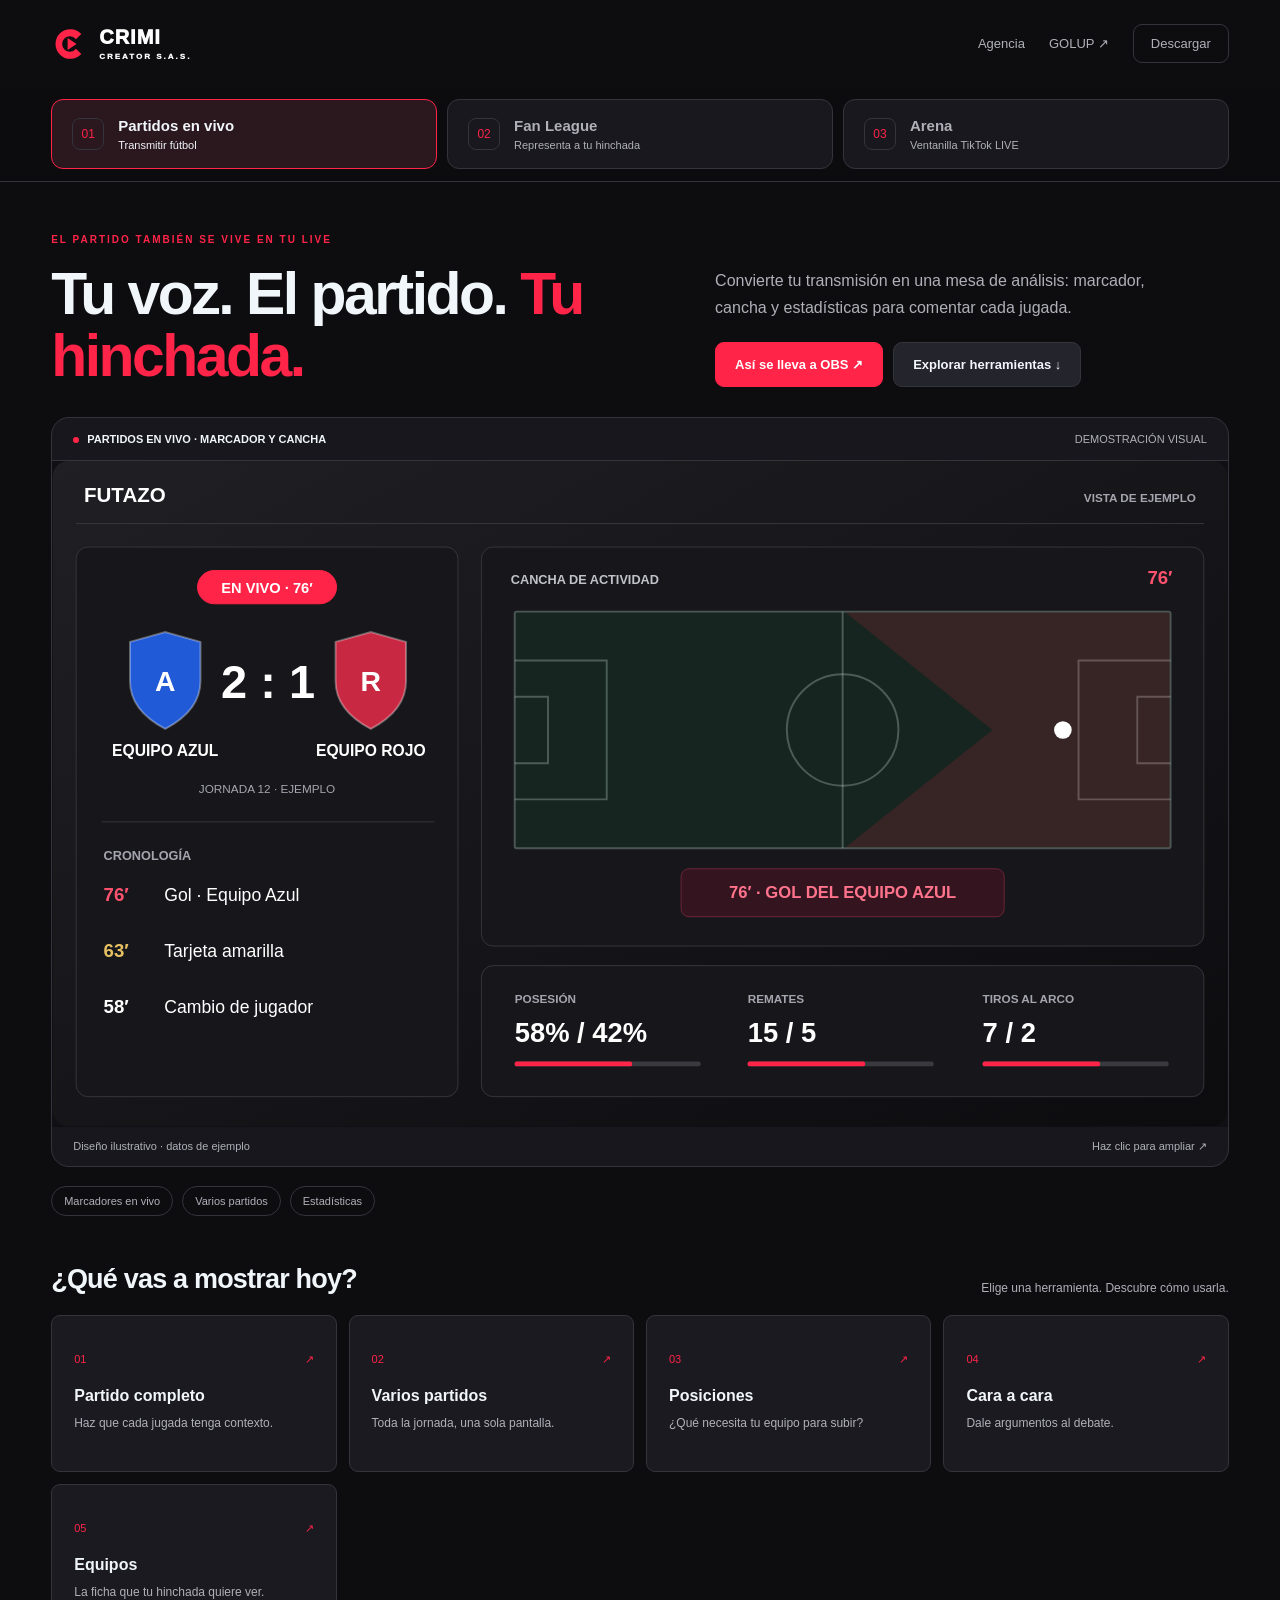
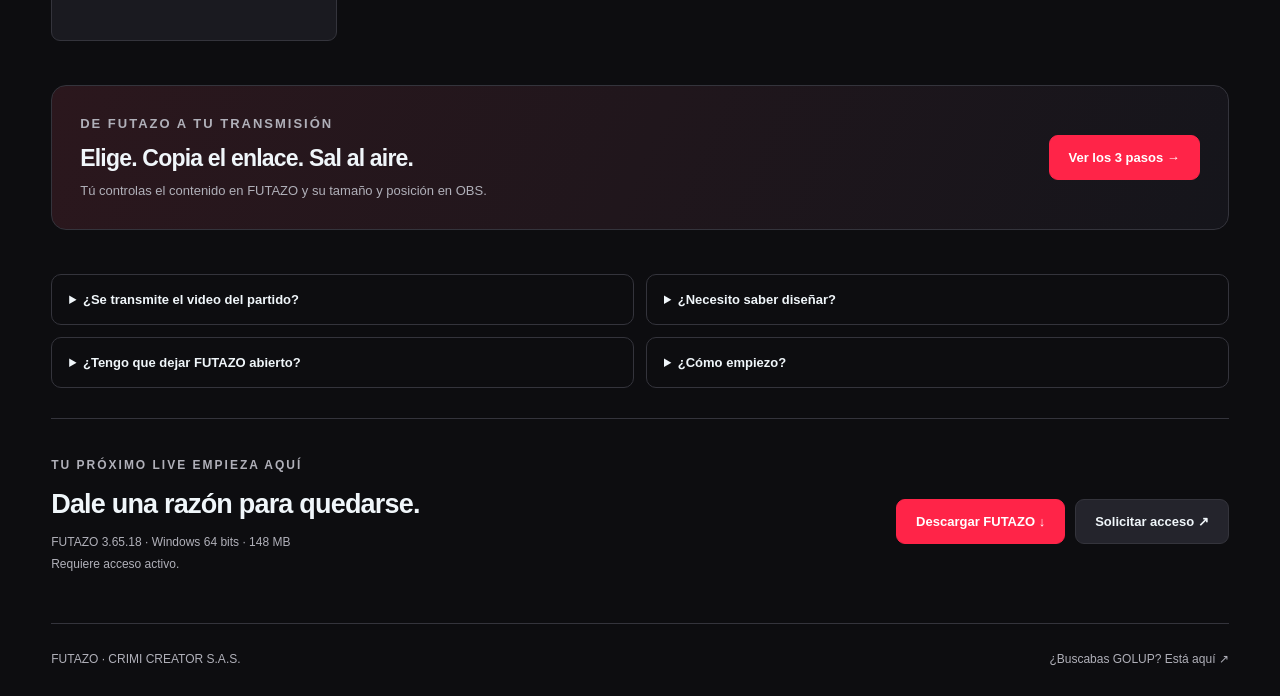
==== futazo.html @ e6b2bfe1 "Add files via upload" ====
<!doctype html><html lang="es"><head><meta charset="utf-8"><meta name="viewport" content="width=device-width,initial-scale=1"><meta name="theme-color" content="#0d0d10"><meta name="description" content="Dale fútbol a tu live con FUTAZO. Marcadores y estadísticas, Fan League y juegos para ventanilla. Descubre cómo llevarlos a OBS."><title>FUTAZO · Tu fútbol. Tu hinchada. Tu live.</title><style>
:root{color-scheme:dark;--bg:#0d0d10;--text:#f0f6fa;--muted:#b0b0b9;--accent:#ff2448;--line:#34343c}*{box-sizing:border-box}body{margin:0;background:var(--bg);color:var(--text);font-family:Inter,Segoe UI,Arial,sans-serif}button,a{-webkit-tap-highlight-color:transparent}button{font:inherit;cursor:pointer}a{color:inherit;text-decoration:none}button:focus-visible,a:focus-visible,summary:focus-visible{outline:3px solid var(--accent);outline-offset:5px}.wrap{width:min(1240px,92%);margin:auto}header{display:flex;align-items:center;justify-content:space-between;padding:24px 0}.brand{font-size:25px;font-weight:950;letter-spacing:-1px;color:var(--accent)}.brand img{width:148px;max-height:48px}header nav{display:flex;gap:24px;align-items:center;font-size:13px;color:var(--muted)}.pill{border:1px solid var(--line);border-radius:9px;padding:11px 17px}.switch-wrap{position:sticky;top:0;z-index:20;background:#0d0d10f5;backdrop-filter:blur(16px);border-bottom:1px solid var(--line)}.switch{display:grid;grid-template-columns:repeat(3,1fr);gap:10px;padding:12px 0}.switch a{display:flex;gap:14px;align-items:center;border:1px solid var(--line);border-radius:12px;padding:17px 20px;background:#18181e;color:var(--muted)}.switch a[aria-current=page]{border-color:var(--accent);background:color-mix(in srgb,var(--accent) 9%,#18181e);color:var(--text)}.switch .num{font-size:12px;color:var(--accent);border:1px solid var(--line);width:32px;height:32px;display:grid;place-items:center;border-radius:50%}.switch b{display:block;font-size:15px}.switch small{display:block;font-size:11px;margin-top:5px}.intro{display:grid;grid-template-columns:1.1fr .9fr;gap:36px;align-items:end;padding:52px 0 30px}.eyebrow{font-size:10px;font-weight:800;letter-spacing:2px;color:var(--accent);margin:0 0 18px}h1{font-size:clamp(34px,4.6vw,61px);line-height:1.05;letter-spacing:-2.5px;margin:0}em{font-style:normal;color:var(--accent)}.lead{font-size:16px;line-height:1.7;color:var(--muted);max-width:480px;margin:0 0 20px}.actions{display:flex;gap:10px;flex-wrap:wrap}.btn{display:inline-flex;justify-content:center;align-items:center;gap:10px;padding:14px 19px;border:1px solid var(--line);border-radius:9px;background:#24242c;color:var(--text);font-size:13px;font-weight:750}.primary{background:var(--accent);color:#ffffff;border-color:var(--accent)}.showcase{margin:0;border:1px solid var(--line);border-radius:18px;overflow:hidden;background:#17171d;box-shadow:0 20px 80px #0005}.showcase-bar{display:flex;justify-content:space-between;align-items:center;padding:15px 21px;border-bottom:1px solid var(--line);font-size:11px;color:var(--muted)}.showcase-bar b{color:var(--text)}.dot{display:inline-block;width:6px;height:6px;border-radius:50%;background:var(--accent);margin-right:8px}.screen{display:block;width:100%;aspect-ratio:16/9;object-fit:cover;object-position:top;cursor:zoom-in}.caption{padding:13px 21px;font-size:11px;color:var(--muted);display:flex;justify-content:space-between;gap:15px}.tags{display:flex;gap:9px;flex-wrap:wrap;padding:19px 0 0}.tags span{font-size:11px;padding:8px 12px;border:1px solid var(--line);border-radius:30px;color:var(--muted)}.section-title{display:flex;justify-content:space-between;align-items:end;margin:48px 0 20px;gap:15px}h2{font-size:27px;letter-spacing:-.8px;margin:0}.section-title p{font-size:12px;color:var(--muted);margin:0}.tools{display:grid;grid-template-columns:repeat(4,1fr);gap:12px}.tool{text-align:left;background:#1a1a20;border:1px solid var(--line);border-radius:13px;padding:22px;color:var(--text);min-height:157px;transition:transform .2s,border-color .2s}.tool:hover{transform:translateY(-4px);border-color:var(--accent)}.tool .index{font-size:11px;color:var(--accent);display:flex;justify-content:space-between;margin-bottom:21px}.tool strong{font-size:16px;display:block;margin-bottom:9px}.tool p{font-size:12px;line-height:1.6;color:var(--muted);margin:0}.obs-band{margin:44px 0;border:1px solid var(--line);border-radius:15px;padding:28px;display:flex;justify-content:space-between;align-items:center;gap:25px;background:linear-gradient(115deg,#2b171d,#15151b)}.obs-band h2{font-size:23px;margin-bottom:9px}.obs-band p{font-size:13px;color:var(--muted);margin:0;line-height:1.6}.download{display:flex;justify-content:space-between;gap:25px;align-items:center;border-top:1px solid var(--line);padding:36px 0}.download h2{margin-bottom:9px}.download p,footer{font-size:12px;color:var(--muted);line-height:1.8}.faq{margin:30px 0;display:grid;grid-template-columns:1fr 1fr;gap:12px}.faq details{border:1px solid var(--line);border-radius:10px;padding:17px;font-size:13px}.faq summary{cursor:pointer;font-weight:650}.faq p{color:var(--muted);line-height:1.7;margin-bottom:0}footer{border-top:1px solid var(--line);padding:25px 0;display:flex;justify-content:space-between}dialog{color:var(--text);background:#19191f;border:1px solid #45454d;border-radius:18px;width:min(640px,94%);max-height:90dvh;padding:30px;overflow:auto;box-shadow:0 30px 100px #0009}dialog::backdrop{background:#000b;backdrop-filter:blur(7px)}dialog h2{padding-right:35px;line-height:1.25}dialog p{color:var(--muted);line-height:1.7;font-size:14px}.close{position:absolute;top:16px;right:16px;width:34px;height:34px;border:1px solid var(--line);border-radius:50%;background:#303038;color:white;font-size:20px}.step{display:grid;grid-template-columns:32px 1fr;gap:12px;padding:17px 0;border-bottom:1px solid var(--line)}.step b:first-child{color:var(--accent)}.step strong{font-size:14px}.step p{margin:6px 0 0;font-size:13px}.note{border-left:2px solid var(--accent);padding-left:14px;font-size:12px!important}.size-switch{display:flex;gap:8px;margin:20px 0 10px}.size-switch button{border:1px solid var(--line);background:#24242c;color:white;padding:10px;border-radius:7px}.size-switch button[aria-pressed=true]{border-color:var(--accent);color:var(--accent)}.dimensions{display:flex;gap:10px}.dimensions span{background:#101014;border:1px solid var(--line);padding:12px 20px;border-radius:8px;font-size:12px;color:var(--muted)}.dimensions b{display:block;font-size:24px;color:white;margin-top:4px}#zoom{width:min(1400px,97%);padding:45px 10px 10px}#zoom img{display:block;width:100%}html{scroll-behavior:smooth}@media(max-width:850px){.intro{grid-template-columns:1fr;gap:22px;padding-top:32px}.lead{max-width:100%}.tools{grid-template-columns:1fr 1fr}.switch a{padding:13px 12px;gap:9px}.switch .num{display:none}h1{letter-spacing:-1.5px}.obs-band{align-items:start}.section-title{align-items:start}.section-title p{max-width:160px;text-align:right}.download{align-items:start}}@media(max-width:520px){header{padding:18px 0}header nav{gap:12px}.brand img{width:115px}.switch{gap:6px}.switch a{padding:12px 9px;border-radius:9px}.switch b{font-size:12px}.switch small{font-size:9px;line-height:1.4}.tools{gap:9px}.tool{padding:17px;min-height:161px}.tool strong{font-size:14px}.showcase-bar{padding:12px;font-size:9px}.caption{padding:12px;font-size:9px}.obs-band,.download{flex-direction:column;align-items:stretch}.faq{grid-template-columns:1fr}.section-title{display:block}.section-title p{text-align:left;max-width:none;margin-top:8px}footer{gap:15px;flex-wrap:wrap}dialog{padding:24px}.screen{aspect-ratio:16/10}.tags span{font-size:10px;padding:7px 9px}}@media(prefers-reduced-motion:reduce){*{scroll-behavior:auto!important;transition:none!important}}

.screen{aspect-ratio:1200/680;object-fit:contain;height:auto;background:#101014}.brand.agency-brand{display:flex;align-items:center;gap:10px;color:white;letter-spacing:1px;font-size:20px}.agency-brand img{width:38px;height:38px}.agency-brand small{display:block;font-size:8px;letter-spacing:2px;margin-top:3px}.primary{color:white}.switch a[aria-current=page]{background:#2b171e}.switch .num{border-radius:8px}.showcase{box-shadow:none}.tool{border-radius:9px}#herramientas,#descargar{scroll-margin-top:110px}@media(max-width:520px){.screen{aspect-ratio:1200/680}.agency-brand span{font-size:15px}.agency-brand small{font-size:7px}header nav{font-size:11px}}
</style></head><body><div class="wrap"><header><a class="brand agency-brand" href="index.html"><img src="assets/crimi-symbol.svg" alt=""><span>CRIMI<small>CREATOR S.A.S.</small></span></a><nav><a href="index.html">Agencia</a><a href="golup.html">GOLUP ↗</a><a class="pill" href="#descargar">Descargar</a></nav></header></div>
<div class="switch-wrap"><nav class="switch wrap" aria-label="Explorar FUTAZO"><a href="#partidos" data-section="partidos"><span class="num">01</span><span><b>Partidos en vivo</b><small>Transmitir fútbol</small></span></a><a href="#fan-league" data-section="fan-league"><span class="num">02</span><span><b>Fan League</b><small>Representa a tu hinchada</small></span></a><a href="#arena" data-section="arena"><span class="num">03</span><span><b>Arena</b><small>Ventanilla TikTok LIVE</small></span></a></nav></div>
<main class="wrap"><section id="content" aria-live="polite"><div class="intro"><div><p class="eyebrow" id="eyebrow"></p><h1 id="title"></h1></div><div><p class="lead" id="desc"></p><div class="actions"><button class="btn primary" id="how">Así se lleva a OBS ↗</button><a class="btn" href="#herramientas">Explorar herramientas ↓</a></div></div></div><figure class="showcase"><div class="showcase-bar"><b><span class="dot"></span><span id="viewLabel"></span></b><span>DEMOSTRACIÓN VISUAL</span></div><img id="screen" class="screen" alt="" tabindex="0" role="button" aria-label="Ampliar demostración"><figcaption class="caption"><span>Diseño ilustrativo · datos de ejemplo</span><span>Haz clic para ampliar ↗</span></figcaption></figure><div class="tags" id="tags"></div><div class="section-title" id="herramientas"><h2>¿Qué vas a mostrar hoy?</h2><p>Elige una herramienta. Descubre cómo usarla.</p></div><div class="tools" id="tools"></div></section>
<section class="obs-band"><div><p class="eyebrow" style="margin-bottom:10px">DE FUTAZO A TU TRANSMISIÓN</p><h2>Elige. Copia el enlace. Sal al aire.</h2><p>Tú controlas el contenido en FUTAZO y su tamaño y posición en OBS.</p></div><button class="btn primary" id="obsButton">Ver los 3 pasos →</button></section>
<div class="faq"><details><summary>¿Se transmite el video del partido?</summary><p>No. FUTAZO presenta marcadores, estadísticas y una cancha de actividad. La imagen del partido no se incluye. Los datos disponibles dependen de la cobertura del proveedor.</p></details><details><summary>¿Necesito saber diseñar?</summary><p>No. Elige una presentación en FUTAZO, copia su enlace y pégalo en OBS. Los diseños ya están preparados.</p></details><details><summary>¿Tengo que dejar FUTAZO abierto?</summary><p>Sí. Mantén la app abierta en el mismo computador mientras transmites sus enlaces locales en OBS.</p></details><details><summary>¿Cómo empiezo?</summary><p>Instala FUTAZO en Windows de 64 bits, activa tu acceso y elige una de las tres secciones. Para participar en Fan League, consulta tu inscripción con la organización.</p></details></div>
<section class="download" id="descargar"><div><p class="eyebrow" style="margin-bottom:12px">TU PRÓXIMO LIVE EMPIEZA AQUÍ</p><h2>Dale una razón para quedarse.</h2><p>FUTAZO <span data-version>3.65.18</span> · Windows 64 bits · <span id="downloadSize">148 MB</span><br>Requiere acceso activo.</p></div><div class="actions"><a class="btn primary" id="downloadFutazo" href="actualizaciones/futazo/FUTAZO-Setup-3.65.18-x64.exe">Descargar FUTAZO ↓</a><a class="btn" href="https://wa.me/573227339534" target="_blank" rel="noopener">Solicitar acceso ↗</a></div></section></main><footer class="wrap"><span>FUTAZO · CRIMI CREATOR S.A.S.</span><a href="golup.html">¿Buscabas GOLUP? Está aquí ↗</a></footer>
<dialog id="detail" aria-labelledby="detailTitle"><button class="close" aria-label="Cerrar">×</button><p class="eyebrow" id="detailEyebrow">EXPLORA FUTAZO</p><h2 id="detailTitle"></h2><div id="detailBody"></div></dialog><dialog id="zoom" aria-label="Demostración ampliada de FUTAZO"><button class="close" aria-label="Cerrar">×</button><img id="zoomImage" alt=""></dialog><script>
const data={"partidos": {"eyebrow": "EL PARTIDO TAMBIÉN SE VIVE EN TU LIVE", "title": "Tu voz. El partido. <em>Tu hinchada.</em>", "desc": "Convierte tu transmisión en una mesa de análisis: marcador, cancha y estadísticas para comentar cada jugada.", "tags": ["Marcadores en vivo", "Varios partidos", "Estadísticas"], "tools": [["Partido completo", "Haz que cada jugada tenga contexto.", "Elige un partido y abre su ficha. Cambia entre cancha, alineaciones, cronología y estadísticas disponibles.", "Copia el enlace de esa presentación y agrégalo como fuente de navegador."], ["Varios partidos", "Toda la jornada, una sola pantalla.", "Selecciona los encuentros y una distribución: marcadores compactos o un partido destacado con los demás alrededor. También puedes presentar partidos finalizados.", "Copia el enlace de la selección. Cambia el partido destacado desde FUTAZO."], ["Posiciones", "¿Qué necesita tu equipo para subir?", "Selecciona competición, temporada y fase disponible. Presenta la tabla y el número de equipos que quieras mostrar.", "Usa su propio enlace para colocar la tabla junto al marcador en OBS."], ["Cara a cara", "Dale argumentos al debate.", "Compara los equipos y sus estadísticas dentro de la temporada seleccionada.", "Abre la presentación de cara a cara y copia su enlace."], ["Equipos", "La ficha que tu hinchada quiere ver.", "Selecciona un equipo para explorar su información, partidos y estadísticas disponibles.", "Presenta esa vista y copia el enlace correspondiente."]]}, "fan-league": {"eyebrow": "TU HINCHADA TIENE QUIÉN LA REPRESENTE", "title": "No solo mires la liga.<br><em>Sé parte de ella.</em>", "desc": "Una competencia entre creadores que representan a sus hinchadas. Batallas, vidas y una tabla que cuenta quién está haciendo historia.", "tags": ["Liga · dorado", "Ascenso · rojo", "Copa · verde"], "tools": [["Batalla y vidas", "Cada vida hace que el duelo importe.", "Prepara el marco de tu equipo y controla las vidas durante la batalla. Usa los estados de final o puesto obtenido cuando corresponda.", "Copia el enlace de Batalla. El marco acompaña tu cámara con el centro transparente."], ["Posiciones", "Que todos sepan quién va arriba.", "Muestra foto, creador, equipo, partidos jugados, puntos y puntos de batalla. Estos últimos desempatan cuando hay igualdad de puntos.", "Elige la vista y copia su enlace. El administrador registra los resultados."], ["Calendario y batallas", "Dale una cita a tu comunidad.", "Consulta los próximos enfrentamientos y presenta una batalla o una selección de varias.", "Elige una distribución preestablecida y lleva su enlace a OBS."], ["Creadores", "Ponle rostro a la rivalidad.", "Abre la ficha de un participante para mostrar sus estadísticas y próximos encuentros.", "Presenta la ficha desde Fan League y utiliza el enlace de esa vista."]]}, "arena": {"eyebrow": "DOS INVITADOS. UNA HINCHADA MIRANDO.", "title": "Sube a ventanilla.<br><em>Demuestra lo que sabes.</em>", "desc": "Retos de fútbol para enfrentar a dos participantes o equipos. Tú conduces el juego y asignas los puntos: el primero en llegar a 10 gana.", "tags": ["8 dinámicas", "Duelo o equipos", "Primero a 10"], "tools": [["El infiltrado", "Uno no encaja. ¿Quién lo encuentra?", "Presenta cinco jugadores: cuatro cumplen una condición y uno es el infiltrado. Deja que los participantes lo identifiquen.", "Abre esta dinámica y copia su enlace de overlay."], ["Carrera de pistas", "Menos pistas. Más mérito.", "Revela pistas poco a poco para que los participantes descubran la respuesta.", "Copia el enlace del juego y muestra las pistas desde FUTAZO."], ["Ruta del crack", "Su carrera es la pista.", "Muestra el recorrido por clubes y reta a los invitados a reconocer al futbolista.", "Usa el enlace de esta dinámica como fuente de navegador."], ["Subasta del conocimiento", "¿Cuántas respuestas te atreves a dar?", "Los participantes apuestan cuántas respuestas conocen de una categoría. El reto es cumplir lo prometido.", "Copia su enlace y controla la ronda desde la app."], ["Bomba futbolera", "Piensa rápido. El tiempo corre.", "Lanza el reto y usa el temporizador para poner presión a las respuestas.", "Muestra el juego con su enlace y controla el tiempo en FUTAZO."], ["Sobrevive 60 segundos", "Un minuto. Tres vidas.", "Pon a prueba sus conocimientos contra el reloj y controla las vidas durante el reto.", "Copia el enlace de la dinámica y maneja la ronda desde la app."], ["Rey de la ventanilla", "El trono necesita un dueño.", "Enfrenta al rey con un retador en una ronda de preguntas. Decide quién conserva el puesto.", "Añade el enlace del juego a OBS y conduce el enfrentamiento."], ["Duelo de hinchadas", "Que responda tu equipo.", "Enfrenta a las hinchadas con una mezcla de cinco pruebas futboleras.", "Copia el enlace y administra los retos desde FUTAZO."]]}},images={"partidos": "assets/demo-partidos.svg", "fan-league": "assets/demo-fan-league.svg", "arena": "assets/demo-arena.svg"},$=id=>document.getElementById(id);let active='partidos';
const labels={'partidos':'PARTIDOS EN VIVO · MARCADOR Y CANCHA','fan-league':'FAN LEAGUE · TABLA DE POSICIONES','arena':'ARENA · EL INFILTRADO'};
function render(key){active=key;const d=data[key];document.documentElement.style.setProperty('--accent','#ff2448');$('eyebrow').textContent=d.eyebrow;$('title').innerHTML=d.title;$('desc').textContent=d.desc;$('viewLabel').textContent=labels[key];$('screen').src=images[key];$('screen').alt=labels[key]+'. Representación gráfica con datos de ejemplo.';$('tags').replaceChildren(...d.tags.map(t=>{const e=document.createElement('span');e.textContent=t;return e}));$('tools').replaceChildren(...d.tools.map((t,i)=>{const b=document.createElement('button');b.className='tool';b.innerHTML='<span class="index">'+String(i+1).padStart(2,'0')+'<span>↗</span></span><strong>'+t[0]+'</strong><p>'+t[1]+'</p>';b.onclick=()=>showTool(t);return b}));document.querySelectorAll('[data-section]').forEach(a=>a.setAttribute('aria-current',a.dataset.section===key?'page':'false'));}
function openDetail(title,body){$('detailTitle').textContent=title;$('detailBody').innerHTML=body;$('detail').showModal();}
function showTool(t){openDetail(t[0],'<p>'+t[1]+'</p><div class="step"><b>01</b><div><strong>En FUTAZO</strong><p>'+t[2]+'</p></div></div><div class="step"><b>02</b><div><strong>En tu transmisión</strong><p>'+t[3]+'</p></div></div><p class="note">'+(active==='arena'?'Tú validas las respuestas y asignas los puntos del duelo. Al llegar a 10, celebra al ganador y reinicia con nuevos participantes.':active==='partidos'?'Alineaciones, eventos y estadísticas se muestran cuando el proveedor los entrega. La cancha representa actividad; no rastrea la posición exacta del balón.':'La organización administra participantes y resultados. El creador prepara lo que muestra en su transmisión.')+'</p><button class="btn primary" id="insideObs">¿Cómo lo pego en OBS? →</button>');$('insideObs').onclick=obs;}
function obs(){if($('detail').open)$('detail').close();openDetail('Tu overlay en OBS, en 3 pasos.','<div class="step"><b>01</b><div><strong>Elige lo que quieres mostrar</strong><p>En FUTAZO abre '+(active==='partidos'?'Fútbol en vivo':active==='fan-league'?'Fan League':'Arena')+', prepara la vista y pulsa el botón para copiar su enlace de OBS.</p></div></div><div class="step"><b>02</b><div><strong>Pégalo como fuente de navegador</strong><p>En OBS: <b>Fuentes → + → Navegador</b>. Ponle un nombre y pega el enlace en el campo <b>URL</b>.</p></div></div><div class="step"><b>03</b><div><strong>Ajusta el formato y acomódalo</strong><p>Usa las dimensiones indicadas por FUTAZO para ese enlace. Después mueve y cambia el tamaño de la fuente en OBS.</p></div></div><div class="size-switch" aria-label="Ejemplos de formato"><button data-size="v" aria-pressed="true">Vertical</button><button data-size="h" aria-pressed="false">Horizontal</button></div><div class="dimensions"><span>ANCHO<b id="w">1080</b></span><span>ALTO<b id="h">1920</b></span></div><p class="note">Mantén FUTAZO abierto en el mismo PC. Para mostrar dos vistas independientes, utiliza dos enlaces distintos. En Arena usa el formato que indica su overlay.</p>');document.querySelectorAll('[data-size]').forEach(b=>b.onclick=()=>{$('w').textContent=b.dataset.size==='v'?'1080':'1920';$('h').textContent=b.dataset.size==='v'?'1920':'1080';document.querySelectorAll('[data-size]').forEach(x=>x.setAttribute('aria-pressed',String(x===b)));});}
$('how').onclick=obs;$('obsButton').onclick=obs;document.querySelectorAll('dialog').forEach(d=>{d.querySelector('.close').onclick=()=>d.close();d.addEventListener('click',e=>{if(e.target===d){const r=d.getBoundingClientRect();if(e.clientX<r.left||e.clientX>r.right||e.clientY<r.top||e.clientY>r.bottom)d.close();}})});function zoom(){$('zoomImage').src=images[active];$('zoomImage').alt=$('screen').alt;$('zoom').showModal();}$('screen').onclick=zoom;$('screen').onkeydown=e=>{if(e.key==='Enter'||e.key===' '){e.preventDefault();zoom();}};function route(){const k=location.hash.slice(1);if(data[k]){render(k);window.scrollTo({top:0,behavior:'instant'});}}addEventListener('hashchange',route);render(data[location.hash.slice(1)]?location.hash.slice(1):'partidos');
(async()=>{try{const r=await fetch('data/futazo.json',{cache:'no-store'});if(!r.ok)return;const c=await r.json();if(typeof c.version==='string')document.querySelectorAll('[data-version]').forEach(e=>e.textContent=c.version);if(typeof c.size==='string')$('downloadSize').textContent=c.size;if(typeof c.downloadUrl==='string'&&c.downloadUrl.trim()){const u=new URL(c.downloadUrl,location.href);if(u.protocol==='https:'||u.origin===location.origin)$('downloadFutazo').href=u.href;}}catch{}})();
</script></body></html>
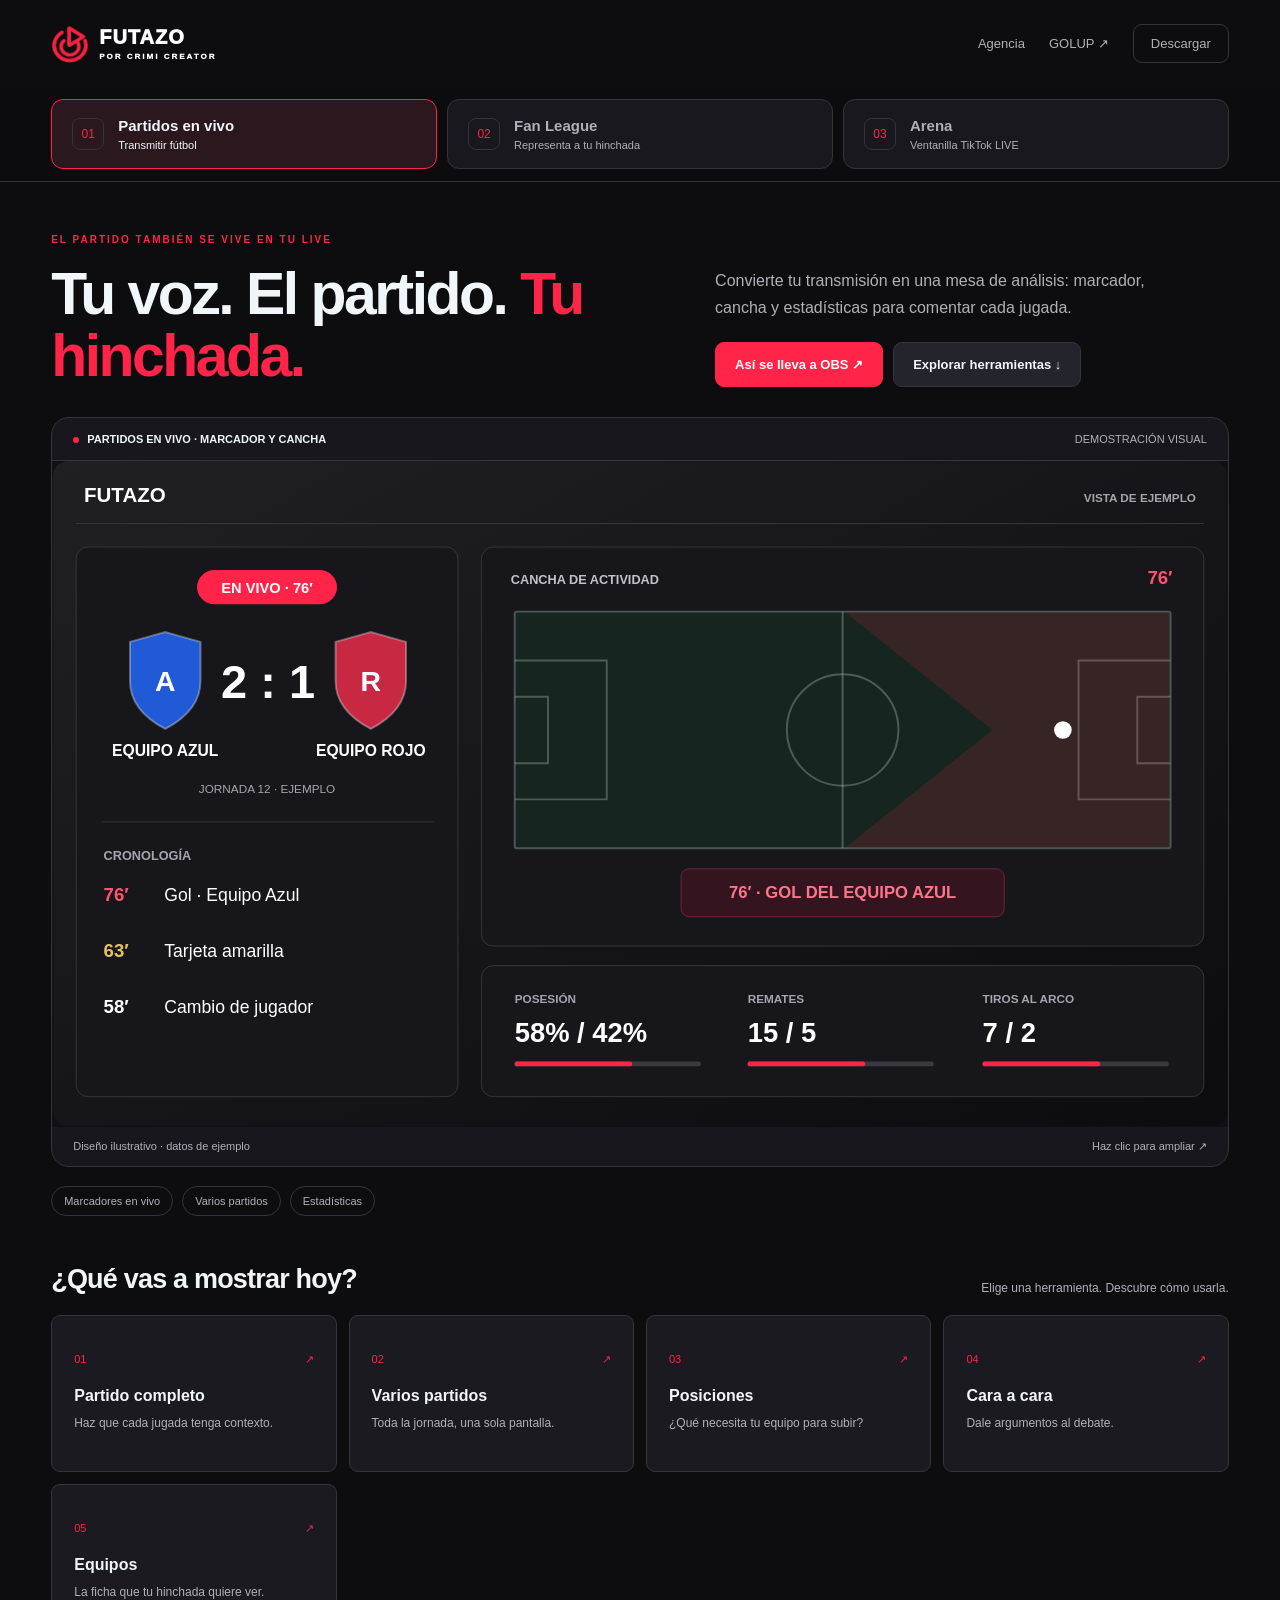
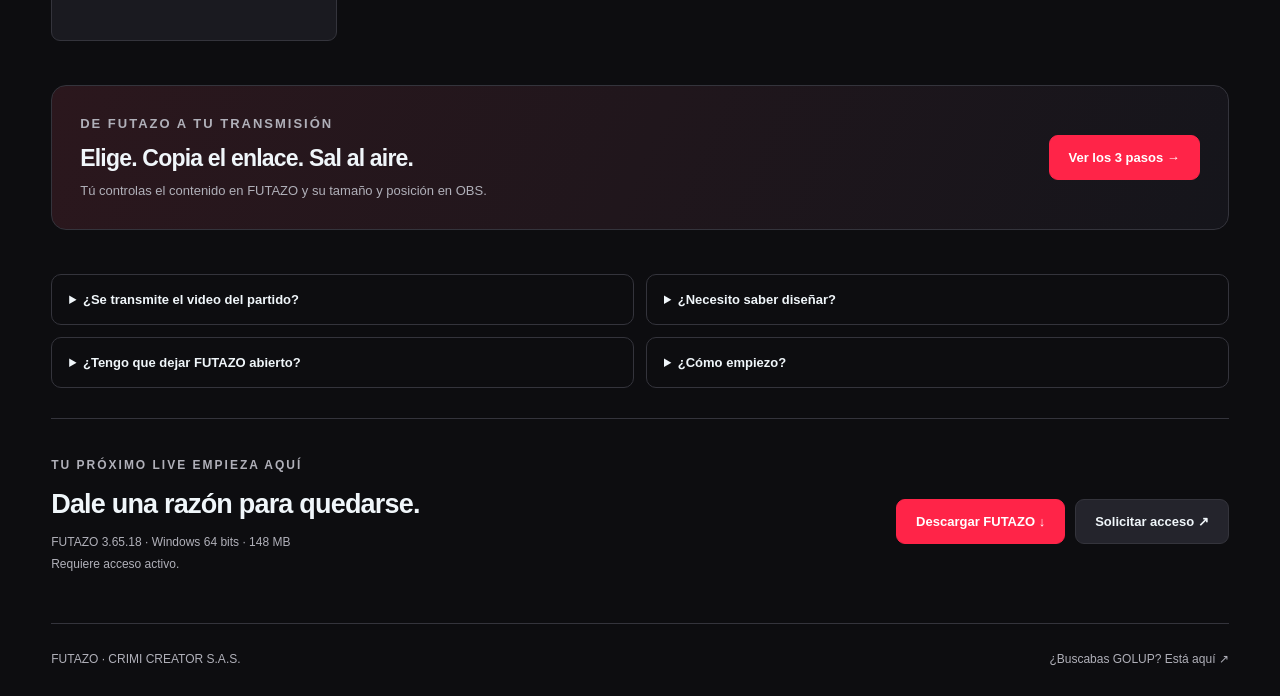
==== commit 118d1d3a: "Add files via upload" ====
--- a/futazo.html
+++ b/futazo.html
@@ -2,7 +2,7 @@
 :root{color-scheme:dark;--bg:#0d0d10;--text:#f0f6fa;--muted:#b0b0b9;--accent:#ff2448;--line:#34343c}*{box-sizing:border-box}body{margin:0;background:var(--bg);color:var(--text);font-family:Inter,Segoe UI,Arial,sans-serif}button,a{-webkit-tap-highlight-color:transparent}button{font:inherit;cursor:pointer}a{color:inherit;text-decoration:none}button:focus-visible,a:focus-visible,summary:focus-visible{outline:3px solid var(--accent);outline-offset:5px}.wrap{width:min(1240px,92%);margin:auto}header{display:flex;align-items:center;justify-content:space-between;padding:24px 0}.brand{font-size:25px;font-weight:950;letter-spacing:-1px;color:var(--accent)}.brand img{width:148px;max-height:48px}header nav{display:flex;gap:24px;align-items:center;font-size:13px;color:var(--muted)}.pill{border:1px solid var(--line);border-radius:9px;padding:11px 17px}.switch-wrap{position:sticky;top:0;z-index:20;background:#0d0d10f5;backdrop-filter:blur(16px);border-bottom:1px solid var(--line)}.switch{display:grid;grid-template-columns:repeat(3,1fr);gap:10px;padding:12px 0}.switch a{display:flex;gap:14px;align-items:center;border:1px solid var(--line);border-radius:12px;padding:17px 20px;background:#18181e;color:var(--muted)}.switch a[aria-current=page]{border-color:var(--accent);background:color-mix(in srgb,var(--accent) 9%,#18181e);color:var(--text)}.switch .num{font-size:12px;color:var(--accent);border:1px solid var(--line);width:32px;height:32px;display:grid;place-items:center;border-radius:50%}.switch b{display:block;font-size:15px}.switch small{display:block;font-size:11px;margin-top:5px}.intro{display:grid;grid-template-columns:1.1fr .9fr;gap:36px;align-items:end;padding:52px 0 30px}.eyebrow{font-size:10px;font-weight:800;letter-spacing:2px;color:var(--accent);margin:0 0 18px}h1{font-size:clamp(34px,4.6vw,61px);line-height:1.05;letter-spacing:-2.5px;margin:0}em{font-style:normal;color:var(--accent)}.lead{font-size:16px;line-height:1.7;color:var(--muted);max-width:480px;margin:0 0 20px}.actions{display:flex;gap:10px;flex-wrap:wrap}.btn{display:inline-flex;justify-content:center;align-items:center;gap:10px;padding:14px 19px;border:1px solid var(--line);border-radius:9px;background:#24242c;color:var(--text);font-size:13px;font-weight:750}.primary{background:var(--accent);color:#ffffff;border-color:var(--accent)}.showcase{margin:0;border:1px solid var(--line);border-radius:18px;overflow:hidden;background:#17171d;box-shadow:0 20px 80px #0005}.showcase-bar{display:flex;justify-content:space-between;align-items:center;padding:15px 21px;border-bottom:1px solid var(--line);font-size:11px;color:var(--muted)}.showcase-bar b{color:var(--text)}.dot{display:inline-block;width:6px;height:6px;border-radius:50%;background:var(--accent);margin-right:8px}.screen{display:block;width:100%;aspect-ratio:16/9;object-fit:cover;object-position:top;cursor:zoom-in}.caption{padding:13px 21px;font-size:11px;color:var(--muted);display:flex;justify-content:space-between;gap:15px}.tags{display:flex;gap:9px;flex-wrap:wrap;padding:19px 0 0}.tags span{font-size:11px;padding:8px 12px;border:1px solid var(--line);border-radius:30px;color:var(--muted)}.section-title{display:flex;justify-content:space-between;align-items:end;margin:48px 0 20px;gap:15px}h2{font-size:27px;letter-spacing:-.8px;margin:0}.section-title p{font-size:12px;color:var(--muted);margin:0}.tools{display:grid;grid-template-columns:repeat(4,1fr);gap:12px}.tool{text-align:left;background:#1a1a20;border:1px solid var(--line);border-radius:13px;padding:22px;color:var(--text);min-height:157px;transition:transform .2s,border-color .2s}.tool:hover{transform:translateY(-4px);border-color:var(--accent)}.tool .index{font-size:11px;color:var(--accent);display:flex;justify-content:space-between;margin-bottom:21px}.tool strong{font-size:16px;display:block;margin-bottom:9px}.tool p{font-size:12px;line-height:1.6;color:var(--muted);margin:0}.obs-band{margin:44px 0;border:1px solid var(--line);border-radius:15px;padding:28px;display:flex;justify-content:space-between;align-items:center;gap:25px;background:linear-gradient(115deg,#2b171d,#15151b)}.obs-band h2{font-size:23px;margin-bottom:9px}.obs-band p{font-size:13px;color:var(--muted);margin:0;line-height:1.6}.download{display:flex;justify-content:space-between;gap:25px;align-items:center;border-top:1px solid var(--line);padding:36px 0}.download h2{margin-bottom:9px}.download p,footer{font-size:12px;color:var(--muted);line-height:1.8}.faq{margin:30px 0;display:grid;grid-template-columns:1fr 1fr;gap:12px}.faq details{border:1px solid var(--line);border-radius:10px;padding:17px;font-size:13px}.faq summary{cursor:pointer;font-weight:650}.faq p{color:var(--muted);line-height:1.7;margin-bottom:0}footer{border-top:1px solid var(--line);padding:25px 0;display:flex;justify-content:space-between}dialog{color:var(--text);background:#19191f;border:1px solid #45454d;border-radius:18px;width:min(640px,94%);max-height:90dvh;padding:30px;overflow:auto;box-shadow:0 30px 100px #0009}dialog::backdrop{background:#000b;backdrop-filter:blur(7px)}dialog h2{padding-right:35px;line-height:1.25}dialog p{color:var(--muted);line-height:1.7;font-size:14px}.close{position:absolute;top:16px;right:16px;width:34px;height:34px;border:1px solid var(--line);border-radius:50%;background:#303038;color:white;font-size:20px}.step{display:grid;grid-template-columns:32px 1fr;gap:12px;padding:17px 0;border-bottom:1px solid var(--line)}.step b:first-child{color:var(--accent)}.step strong{font-size:14px}.step p{margin:6px 0 0;font-size:13px}.note{border-left:2px solid var(--accent);padding-left:14px;font-size:12px!important}.size-switch{display:flex;gap:8px;margin:20px 0 10px}.size-switch button{border:1px solid var(--line);background:#24242c;color:white;padding:10px;border-radius:7px}.size-switch button[aria-pressed=true]{border-color:var(--accent);color:var(--accent)}.dimensions{display:flex;gap:10px}.dimensions span{background:#101014;border:1px solid var(--line);padding:12px 20px;border-radius:8px;font-size:12px;color:var(--muted)}.dimensions b{display:block;font-size:24px;color:white;margin-top:4px}#zoom{width:min(1400px,97%);padding:45px 10px 10px}#zoom img{display:block;width:100%}html{scroll-behavior:smooth}@media(max-width:850px){.intro{grid-template-columns:1fr;gap:22px;padding-top:32px}.lead{max-width:100%}.tools{grid-template-columns:1fr 1fr}.switch a{padding:13px 12px;gap:9px}.switch .num{display:none}h1{letter-spacing:-1.5px}.obs-band{align-items:start}.section-title{align-items:start}.section-title p{max-width:160px;text-align:right}.download{align-items:start}}@media(max-width:520px){header{padding:18px 0}header nav{gap:12px}.brand img{width:115px}.switch{gap:6px}.switch a{padding:12px 9px;border-radius:9px}.switch b{font-size:12px}.switch small{font-size:9px;line-height:1.4}.tools{gap:9px}.tool{padding:17px;min-height:161px}.tool strong{font-size:14px}.showcase-bar{padding:12px;font-size:9px}.caption{padding:12px;font-size:9px}.obs-band,.download{flex-direction:column;align-items:stretch}.faq{grid-template-columns:1fr}.section-title{display:block}.section-title p{text-align:left;max-width:none;margin-top:8px}footer{gap:15px;flex-wrap:wrap}dialog{padding:24px}.screen{aspect-ratio:16/10}.tags span{font-size:10px;padding:7px 9px}}@media(prefers-reduced-motion:reduce){*{scroll-behavior:auto!important;transition:none!important}}
 
 .screen{aspect-ratio:1200/680;object-fit:contain;height:auto;background:#101014}.brand.agency-brand{display:flex;align-items:center;gap:10px;color:white;letter-spacing:1px;font-size:20px}.agency-brand img{width:38px;height:38px}.agency-brand small{display:block;font-size:8px;letter-spacing:2px;margin-top:3px}.primary{color:white}.switch a[aria-current=page]{background:#2b171e}.switch .num{border-radius:8px}.showcase{box-shadow:none}.tool{border-radius:9px}#herramientas,#descargar{scroll-margin-top:110px}@media(max-width:520px){.screen{aspect-ratio:1200/680}.agency-brand span{font-size:15px}.agency-brand small{font-size:7px}header nav{font-size:11px}}
-</style></head><body><div class="wrap"><header><a class="brand agency-brand" href="index.html"><img src="assets/crimi-symbol.svg" alt=""><span>CRIMI<small>CREATOR S.A.S.</small></span></a><nav><a href="index.html">Agencia</a><a href="golup.html">GOLUP ↗</a><a class="pill" href="#descargar">Descargar</a></nav></header></div>
+</style></head><body><div class="wrap"><header><a class="brand agency-brand" href="futazo.html"><img src="assets/futazo-red.png" alt=""><span>FUTAZO<small>POR CRIMI CREATOR</small></span></a><nav><a href="index.html">Agencia</a><a href="golup.html">GOLUP ↗</a><a class="pill" href="#descargar">Descargar</a></nav></header></div>
 <div class="switch-wrap"><nav class="switch wrap" aria-label="Explorar FUTAZO"><a href="#partidos" data-section="partidos"><span class="num">01</span><span><b>Partidos en vivo</b><small>Transmitir fútbol</small></span></a><a href="#fan-league" data-section="fan-league"><span class="num">02</span><span><b>Fan League</b><small>Representa a tu hinchada</small></span></a><a href="#arena" data-section="arena"><span class="num">03</span><span><b>Arena</b><small>Ventanilla TikTok LIVE</small></span></a></nav></div>
 <main class="wrap"><section id="content" aria-live="polite"><div class="intro"><div><p class="eyebrow" id="eyebrow"></p><h1 id="title"></h1></div><div><p class="lead" id="desc"></p><div class="actions"><button class="btn primary" id="how">Así se lleva a OBS ↗</button><a class="btn" href="#herramientas">Explorar herramientas ↓</a></div></div></div><figure class="showcase"><div class="showcase-bar"><b><span class="dot"></span><span id="viewLabel"></span></b><span>DEMOSTRACIÓN VISUAL</span></div><img id="screen" class="screen" alt="" tabindex="0" role="button" aria-label="Ampliar demostración"><figcaption class="caption"><span>Diseño ilustrativo · datos de ejemplo</span><span>Haz clic para ampliar ↗</span></figcaption></figure><div class="tags" id="tags"></div><div class="section-title" id="herramientas"><h2>¿Qué vas a mostrar hoy?</h2><p>Elige una herramienta. Descubre cómo usarla.</p></div><div class="tools" id="tools"></div></section>
 <section class="obs-band"><div><p class="eyebrow" style="margin-bottom:10px">DE FUTAZO A TU TRANSMISIÓN</p><h2>Elige. Copia el enlace. Sal al aire.</h2><p>Tú controlas el contenido en FUTAZO y su tamaño y posición en OBS.</p></div><button class="btn primary" id="obsButton">Ver los 3 pasos →</button></section>
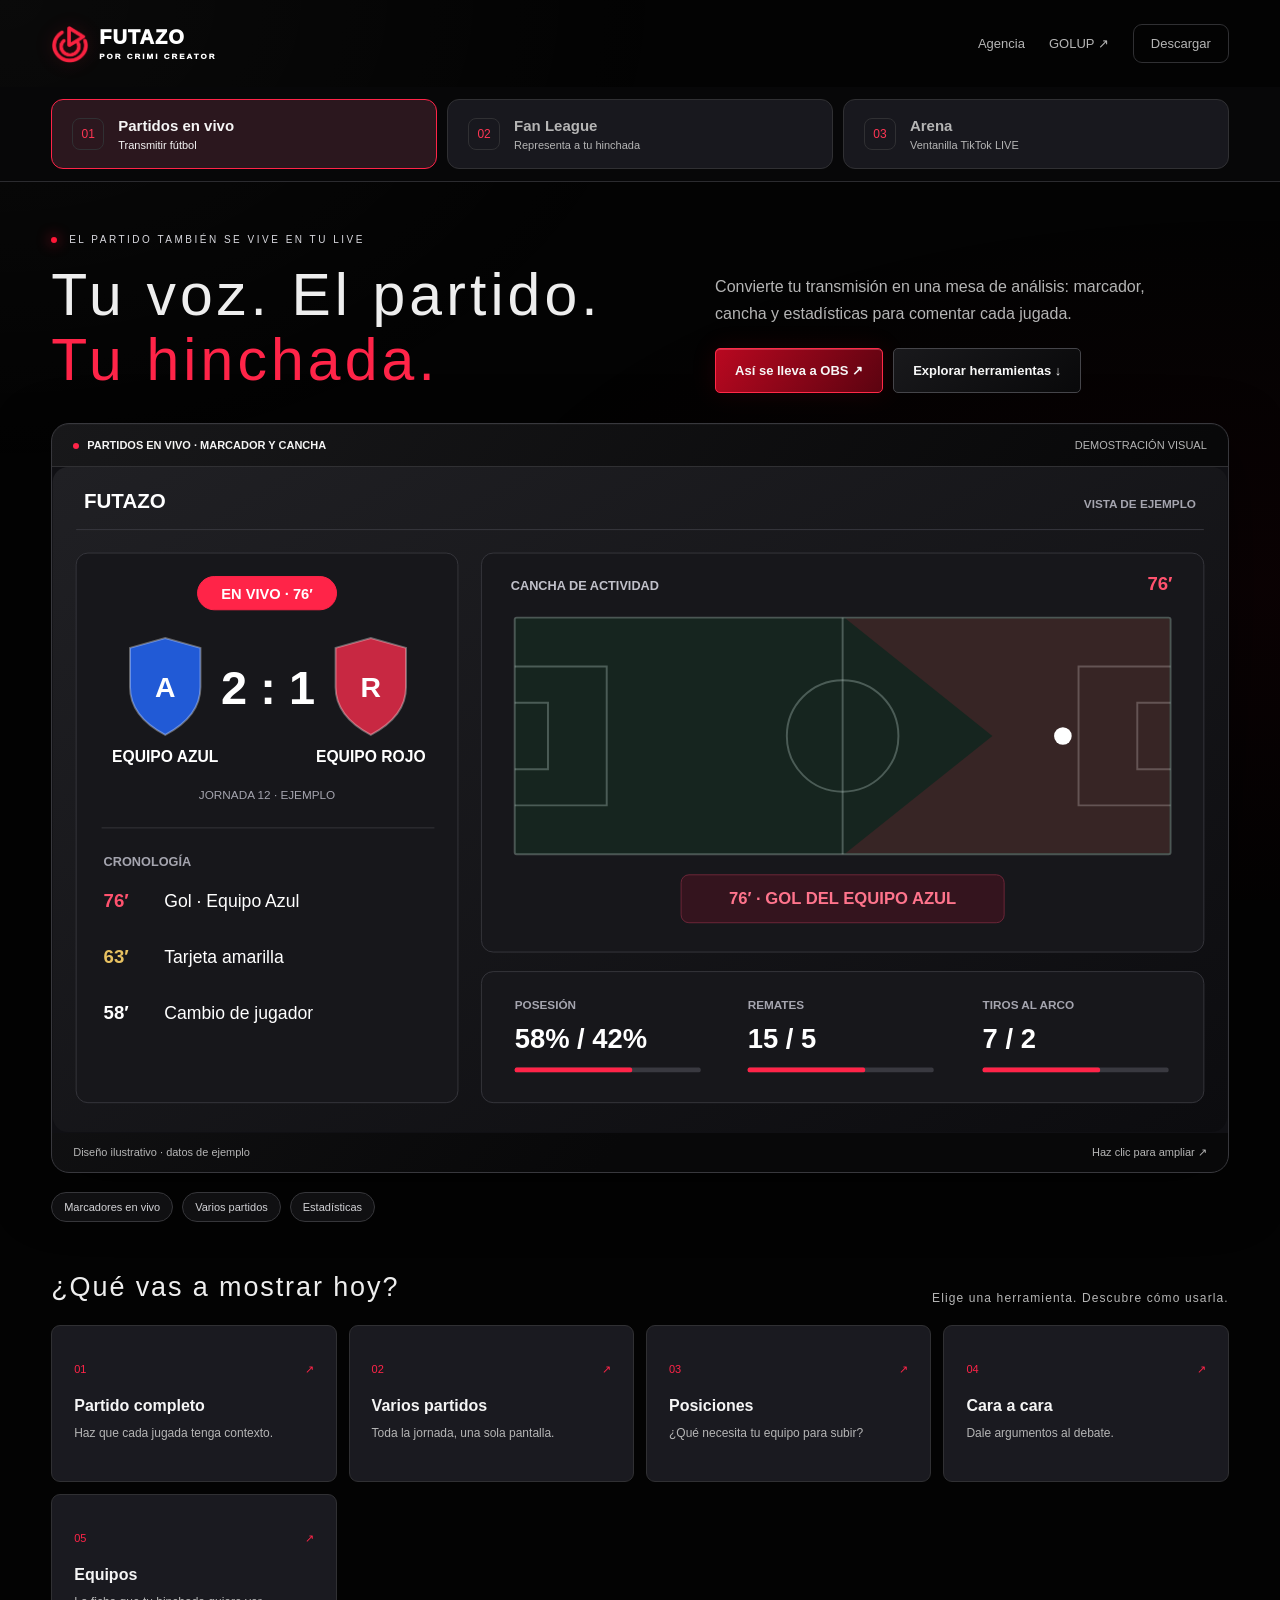
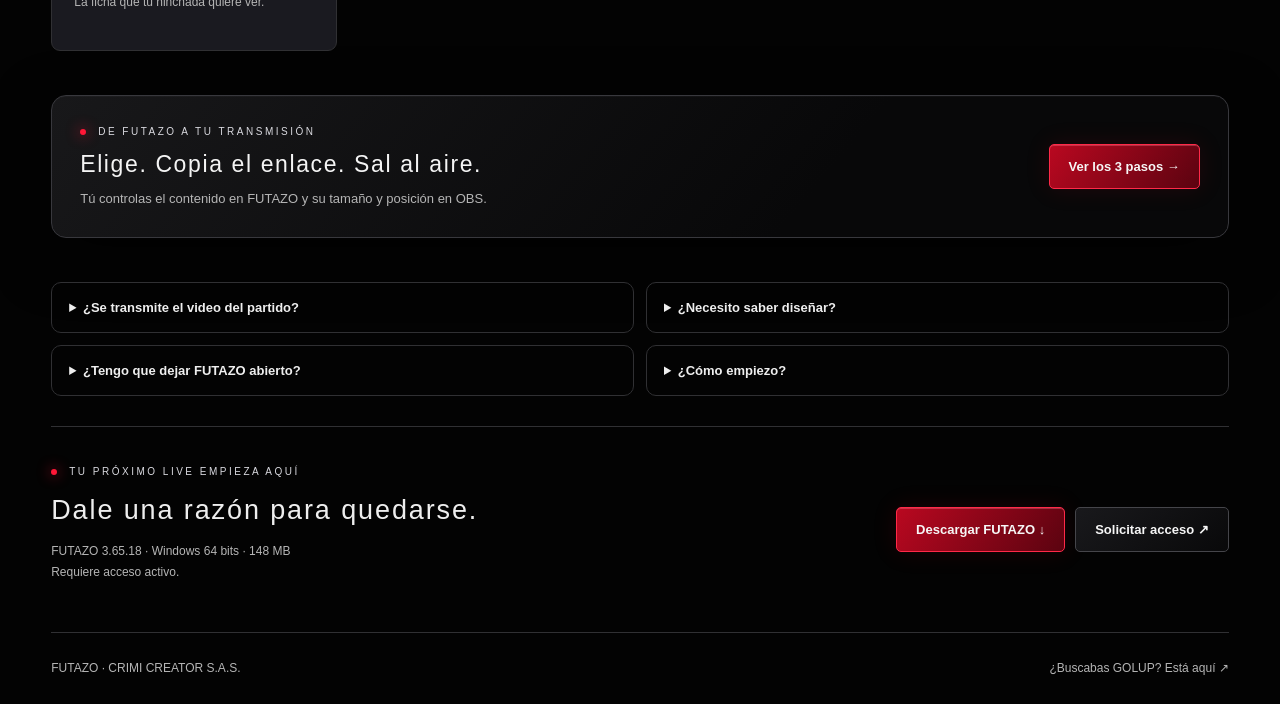
==== commit 0077e5b2: "Add files via upload" ====
--- a/futazo.html
+++ b/futazo.html
@@ -2,7 +2,7 @@
 :root{color-scheme:dark;--bg:#0d0d10;--text:#f0f6fa;--muted:#b0b0b9;--accent:#ff2448;--line:#34343c}*{box-sizing:border-box}body{margin:0;background:var(--bg);color:var(--text);font-family:Inter,Segoe UI,Arial,sans-serif}button,a{-webkit-tap-highlight-color:transparent}button{font:inherit;cursor:pointer}a{color:inherit;text-decoration:none}button:focus-visible,a:focus-visible,summary:focus-visible{outline:3px solid var(--accent);outline-offset:5px}.wrap{width:min(1240px,92%);margin:auto}header{display:flex;align-items:center;justify-content:space-between;padding:24px 0}.brand{font-size:25px;font-weight:950;letter-spacing:-1px;color:var(--accent)}.brand img{width:148px;max-height:48px}header nav{display:flex;gap:24px;align-items:center;font-size:13px;color:var(--muted)}.pill{border:1px solid var(--line);border-radius:9px;padding:11px 17px}.switch-wrap{position:sticky;top:0;z-index:20;background:#0d0d10f5;backdrop-filter:blur(16px);border-bottom:1px solid var(--line)}.switch{display:grid;grid-template-columns:repeat(3,1fr);gap:10px;padding:12px 0}.switch a{display:flex;gap:14px;align-items:center;border:1px solid var(--line);border-radius:12px;padding:17px 20px;background:#18181e;color:var(--muted)}.switch a[aria-current=page]{border-color:var(--accent);background:color-mix(in srgb,var(--accent) 9%,#18181e);color:var(--text)}.switch .num{font-size:12px;color:var(--accent);border:1px solid var(--line);width:32px;height:32px;display:grid;place-items:center;border-radius:50%}.switch b{display:block;font-size:15px}.switch small{display:block;font-size:11px;margin-top:5px}.intro{display:grid;grid-template-columns:1.1fr .9fr;gap:36px;align-items:end;padding:52px 0 30px}.eyebrow{font-size:10px;font-weight:800;letter-spacing:2px;color:var(--accent);margin:0 0 18px}h1{font-size:clamp(34px,4.6vw,61px);line-height:1.05;letter-spacing:-2.5px;margin:0}em{font-style:normal;color:var(--accent)}.lead{font-size:16px;line-height:1.7;color:var(--muted);max-width:480px;margin:0 0 20px}.actions{display:flex;gap:10px;flex-wrap:wrap}.btn{display:inline-flex;justify-content:center;align-items:center;gap:10px;padding:14px 19px;border:1px solid var(--line);border-radius:9px;background:#24242c;color:var(--text);font-size:13px;font-weight:750}.primary{background:var(--accent);color:#ffffff;border-color:var(--accent)}.showcase{margin:0;border:1px solid var(--line);border-radius:18px;overflow:hidden;background:#17171d;box-shadow:0 20px 80px #0005}.showcase-bar{display:flex;justify-content:space-between;align-items:center;padding:15px 21px;border-bottom:1px solid var(--line);font-size:11px;color:var(--muted)}.showcase-bar b{color:var(--text)}.dot{display:inline-block;width:6px;height:6px;border-radius:50%;background:var(--accent);margin-right:8px}.screen{display:block;width:100%;aspect-ratio:16/9;object-fit:cover;object-position:top;cursor:zoom-in}.caption{padding:13px 21px;font-size:11px;color:var(--muted);display:flex;justify-content:space-between;gap:15px}.tags{display:flex;gap:9px;flex-wrap:wrap;padding:19px 0 0}.tags span{font-size:11px;padding:8px 12px;border:1px solid var(--line);border-radius:30px;color:var(--muted)}.section-title{display:flex;justify-content:space-between;align-items:end;margin:48px 0 20px;gap:15px}h2{font-size:27px;letter-spacing:-.8px;margin:0}.section-title p{font-size:12px;color:var(--muted);margin:0}.tools{display:grid;grid-template-columns:repeat(4,1fr);gap:12px}.tool{text-align:left;background:#1a1a20;border:1px solid var(--line);border-radius:13px;padding:22px;color:var(--text);min-height:157px;transition:transform .2s,border-color .2s}.tool:hover{transform:translateY(-4px);border-color:var(--accent)}.tool .index{font-size:11px;color:var(--accent);display:flex;justify-content:space-between;margin-bottom:21px}.tool strong{font-size:16px;display:block;margin-bottom:9px}.tool p{font-size:12px;line-height:1.6;color:var(--muted);margin:0}.obs-band{margin:44px 0;border:1px solid var(--line);border-radius:15px;padding:28px;display:flex;justify-content:space-between;align-items:center;gap:25px;background:linear-gradient(115deg,#2b171d,#15151b)}.obs-band h2{font-size:23px;margin-bottom:9px}.obs-band p{font-size:13px;color:var(--muted);margin:0;line-height:1.6}.download{display:flex;justify-content:space-between;gap:25px;align-items:center;border-top:1px solid var(--line);padding:36px 0}.download h2{margin-bottom:9px}.download p,footer{font-size:12px;color:var(--muted);line-height:1.8}.faq{margin:30px 0;display:grid;grid-template-columns:1fr 1fr;gap:12px}.faq details{border:1px solid var(--line);border-radius:10px;padding:17px;font-size:13px}.faq summary{cursor:pointer;font-weight:650}.faq p{color:var(--muted);line-height:1.7;margin-bottom:0}footer{border-top:1px solid var(--line);padding:25px 0;display:flex;justify-content:space-between}dialog{color:var(--text);background:#19191f;border:1px solid #45454d;border-radius:18px;width:min(640px,94%);max-height:90dvh;padding:30px;overflow:auto;box-shadow:0 30px 100px #0009}dialog::backdrop{background:#000b;backdrop-filter:blur(7px)}dialog h2{padding-right:35px;line-height:1.25}dialog p{color:var(--muted);line-height:1.7;font-size:14px}.close{position:absolute;top:16px;right:16px;width:34px;height:34px;border:1px solid var(--line);border-radius:50%;background:#303038;color:white;font-size:20px}.step{display:grid;grid-template-columns:32px 1fr;gap:12px;padding:17px 0;border-bottom:1px solid var(--line)}.step b:first-child{color:var(--accent)}.step strong{font-size:14px}.step p{margin:6px 0 0;font-size:13px}.note{border-left:2px solid var(--accent);padding-left:14px;font-size:12px!important}.size-switch{display:flex;gap:8px;margin:20px 0 10px}.size-switch button{border:1px solid var(--line);background:#24242c;color:white;padding:10px;border-radius:7px}.size-switch button[aria-pressed=true]{border-color:var(--accent);color:var(--accent)}.dimensions{display:flex;gap:10px}.dimensions span{background:#101014;border:1px solid var(--line);padding:12px 20px;border-radius:8px;font-size:12px;color:var(--muted)}.dimensions b{display:block;font-size:24px;color:white;margin-top:4px}#zoom{width:min(1400px,97%);padding:45px 10px 10px}#zoom img{display:block;width:100%}html{scroll-behavior:smooth}@media(max-width:850px){.intro{grid-template-columns:1fr;gap:22px;padding-top:32px}.lead{max-width:100%}.tools{grid-template-columns:1fr 1fr}.switch a{padding:13px 12px;gap:9px}.switch .num{display:none}h1{letter-spacing:-1.5px}.obs-band{align-items:start}.section-title{align-items:start}.section-title p{max-width:160px;text-align:right}.download{align-items:start}}@media(max-width:520px){header{padding:18px 0}header nav{gap:12px}.brand img{width:115px}.switch{gap:6px}.switch a{padding:12px 9px;border-radius:9px}.switch b{font-size:12px}.switch small{font-size:9px;line-height:1.4}.tools{gap:9px}.tool{padding:17px;min-height:161px}.tool strong{font-size:14px}.showcase-bar{padding:12px;font-size:9px}.caption{padding:12px;font-size:9px}.obs-band,.download{flex-direction:column;align-items:stretch}.faq{grid-template-columns:1fr}.section-title{display:block}.section-title p{text-align:left;max-width:none;margin-top:8px}footer{gap:15px;flex-wrap:wrap}dialog{padding:24px}.screen{aspect-ratio:16/10}.tags span{font-size:10px;padding:7px 9px}}@media(prefers-reduced-motion:reduce){*{scroll-behavior:auto!important;transition:none!important}}
 
 .screen{aspect-ratio:1200/680;object-fit:contain;height:auto;background:#101014}.brand.agency-brand{display:flex;align-items:center;gap:10px;color:white;letter-spacing:1px;font-size:20px}.agency-brand img{width:38px;height:38px}.agency-brand small{display:block;font-size:8px;letter-spacing:2px;margin-top:3px}.primary{color:white}.switch a[aria-current=page]{background:#2b171e}.switch .num{border-radius:8px}.showcase{box-shadow:none}.tool{border-radius:9px}#herramientas,#descargar{scroll-margin-top:110px}@media(max-width:520px){.screen{aspect-ratio:1200/680}.agency-brand span{font-size:15px}.agency-brand small{font-size:7px}header nav{font-size:11px}}
-</style></head><body><div class="wrap"><header><a class="brand agency-brand" href="futazo.html"><img src="assets/futazo-red.png" alt=""><span>FUTAZO<small>POR CRIMI CREATOR</small></span></a><nav><a href="index.html">Agencia</a><a href="golup.html">GOLUP ↗</a><a class="pill" href="#descargar">Descargar</a></nav></header></div>
+</style><link rel="stylesheet" href="assets/cinematic.css?v=20261027"></head><body><div class="wrap"><header><a class="brand agency-brand" href="futazo.html"><img src="assets/futazo-red.png" alt=""><span>FUTAZO<small>POR CRIMI CREATOR</small></span></a><nav><a href="index.html">Agencia</a><a href="golup.html">GOLUP ↗</a><a class="pill" href="#descargar">Descargar</a></nav></header></div>
 <div class="switch-wrap"><nav class="switch wrap" aria-label="Explorar FUTAZO"><a href="#partidos" data-section="partidos"><span class="num">01</span><span><b>Partidos en vivo</b><small>Transmitir fútbol</small></span></a><a href="#fan-league" data-section="fan-league"><span class="num">02</span><span><b>Fan League</b><small>Representa a tu hinchada</small></span></a><a href="#arena" data-section="arena"><span class="num">03</span><span><b>Arena</b><small>Ventanilla TikTok LIVE</small></span></a></nav></div>
 <main class="wrap"><section id="content" aria-live="polite"><div class="intro"><div><p class="eyebrow" id="eyebrow"></p><h1 id="title"></h1></div><div><p class="lead" id="desc"></p><div class="actions"><button class="btn primary" id="how">Así se lleva a OBS ↗</button><a class="btn" href="#herramientas">Explorar herramientas ↓</a></div></div></div><figure class="showcase"><div class="showcase-bar"><b><span class="dot"></span><span id="viewLabel"></span></b><span>DEMOSTRACIÓN VISUAL</span></div><img id="screen" class="screen" alt="" tabindex="0" role="button" aria-label="Ampliar demostración"><figcaption class="caption"><span>Diseño ilustrativo · datos de ejemplo</span><span>Haz clic para ampliar ↗</span></figcaption></figure><div class="tags" id="tags"></div><div class="section-title" id="herramientas"><h2>¿Qué vas a mostrar hoy?</h2><p>Elige una herramienta. Descubre cómo usarla.</p></div><div class="tools" id="tools"></div></section>
 <section class="obs-band"><div><p class="eyebrow" style="margin-bottom:10px">DE FUTAZO A TU TRANSMISIÓN</p><h2>Elige. Copia el enlace. Sal al aire.</h2><p>Tú controlas el contenido en FUTAZO y su tamaño y posición en OBS.</p></div><button class="btn primary" id="obsButton">Ver los 3 pasos →</button></section>
--- a/assets/cinematic.css
+++ b/assets/cinematic.css
@@ -0,0 +1,10 @@
+/* CRIMI · Black metal / red light */
+:root{--bg:#030303;--text:#f5f5f5;--muted:#b5b5b5;--accent:#ff1838;--line:#303033;color-scheme:dark}
+html{background:#030303;scroll-behavior:smooth}body{background:#030303!important;color:#eee;font-family:'Segoe UI',Arial,sans-serif!important;isolation:isolate}body:before{content:'';position:fixed;inset:0;z-index:-1;pointer-events:none;background:radial-gradient(ellipse at 98% 65%,#65041117,transparent 45%),radial-gradient(ellipse at 0 0,#ffffff08,transparent 38%)}
+h1,h2,.section-title{font-weight:300!important;letter-spacing:.07em!important}h1{line-height:1.1!important}h2{line-height:1.3}h3{letter-spacing:.02em}p{color:#b9b9bd}.eyebrow,.label{font-weight:500!important;letter-spacing:.25em!important;color:#d9d9df!important;font-size:10px!important}.eyebrow:before{content:'';display:inline-block;width:6px;height:6px;border-radius:50%;background:#ff1737;box-shadow:0 0 14px #ff1737;margin-right:12px}.btn,button{transition:background .2s,border-color .2s,box-shadow .2s}.btn{border-radius:5px!important;background:linear-gradient(140deg,#19191c,#09090a)!important;border:1px solid #45454a!important;color:#f6f6f6!important}.btn.red,.btn.primary{background:linear-gradient(125deg,#b90820,#5b0310)!important;border-color:#ff2948!important;box-shadow:inset 0 1px 0 #ff879955,0 0 24px #d0002020}.btn:hover{border-color:#ff2645!important;box-shadow:0 0 25px #e900242b}.top,.side,.switch-wrap,.tabs-wrap{background:#080809f5!important;border-color:#2b2b2f!important}.side nav a[aria-current=page],.tab[aria-selected=true],.switch button[aria-selected=true],.mode-pick.selected{background:linear-gradient(100deg,#5c0a1670,#0c0c0e)!important;border-color:#cb1834!important}.topbar{border-color:#28282b!important}.hero em,.hero h1 span{color:#f0f0f3!important;font-style:normal}.product,.product.light,.benefit,.download-card,.step,.video-card,.band,.obs-band,.showcase,.game-showcase,.phone,.join{background:linear-gradient(130deg,#18181a,#080809 65%)!important;border:1px solid #38383d!important;color:#f4f4f4!important;box-shadow:0 18px 55px #0008,inset 0 1px 0 #ffffff07}.product,.benefit,.video-card,.download-card{border-radius:8px!important}.product:hover,.video-card:hover{border-color:#c41c34!important;box-shadow:0 0 30px #f0002219}.product-visual{background:#060607!important}.product.light p,.product p{color:#bdbdc1!important}.chips span,.tags span{color:#d2d2d6!important;background:#101012!important;border-color:#36363a!important}.quick-actions a{background:linear-gradient(135deg,#171719,#080809)!important;border-radius:5px!important;border-color:#333337!important}.quick-actions a:hover{border-color:#d71835!important}.quick-icon{background:#20070b!important;color:#ff2444!important;box-shadow:inset 0 0 12px #ee153518}.brand img,.product-wordmark img{filter:drop-shadow(0 0 9px #ff18382a)}.benefit b{background:#20070c!important;color:#ff2947!important}.join{border-top-color:#8d1727!important}.foot,.footer{border-color:#242426!important;color:#999!important}.screen{border-color:#45454b!important}.thumbnail,.feature-image{background:#050506!important}.mode-pick,.tab,.switch button{background:#101012!important;border-color:#303034!important}.close{background:#19191b!important;color:white!important}.modal{background:#09090b!important}.chapter,.num{color:#ff3654!important}
+/* Homepage: reference poster translated to a responsive hero */
+.home .hero{position:relative;min-height:620px;margin:0 -20px 32px;padding:80px 40px;display:flex;align-items:center;overflow:hidden;border-bottom:1px solid #ffffff19;background:#020202 url('crimi-metal-hero.png') center right/cover no-repeat}
+.home .hero:before{content:'';position:absolute;inset:0;background:linear-gradient(90deg,#020202 0%,#020202e8 20%,#02020270 46%,transparent 72%);pointer-events:none}.home .hero>div{position:relative;z-index:1;max-width:590px}.home .hero h1{font-size:clamp(35px,4.6vw,66px);font-weight:250!important;text-transform:uppercase;letter-spacing:.11em!important;margin:27px 0}.home .hero h1 em{display:block;font-size:.34em;letter-spacing:.13em!important;margin-top:26px;text-transform:none}.home .hero .intro{max-width:390px;font-size:15px;line-height:1.9}.home .hero-logo{display:none!important}.home .section-head h2{font-size:29px}.home .hero .actions{margin-top:30px}.home .quick-actions{margin-bottom:50px}.home .main{max-width:1600px}.home .product-visual{height:270px}.home .side{box-shadow:10px 0 50px #0009}.home .product-wordmark{font-weight:700!important;letter-spacing:.07em}.home .hero:after{content:'';position:absolute;bottom:0;left:30px;width:160px;height:1px;background:#ff193a;box-shadow:0 0 18px 3px #ff13385c}
+@media(min-width:1600px){.home .hero{min-height:700px}}
+@media(max-width:850px){.home .hero{min-height:640px;padding:260px 25px 40px;background-position:70% top;background-size:auto 520px;background-repeat:no-repeat;align-items:end}.home .hero:before{background:linear-gradient(0deg,#020202 0%,#020202f0 32%,#02020220 85%)}.home .hero>div{max-width:100%}.home .hero h1{font-size:38px}.home .hero h1 em{font-size:18px;line-height:1.6}.home .hero .intro{font-size:14px}.home .hero .actions{flex-wrap:wrap}.home .section-head{gap:12px;align-items:start}.home .section-head h2{font-size:24px}}
+@media(prefers-reduced-motion:reduce){html{scroll-behavior:auto}*,*:before,*:after{animation:none!important;transition:none!important}}
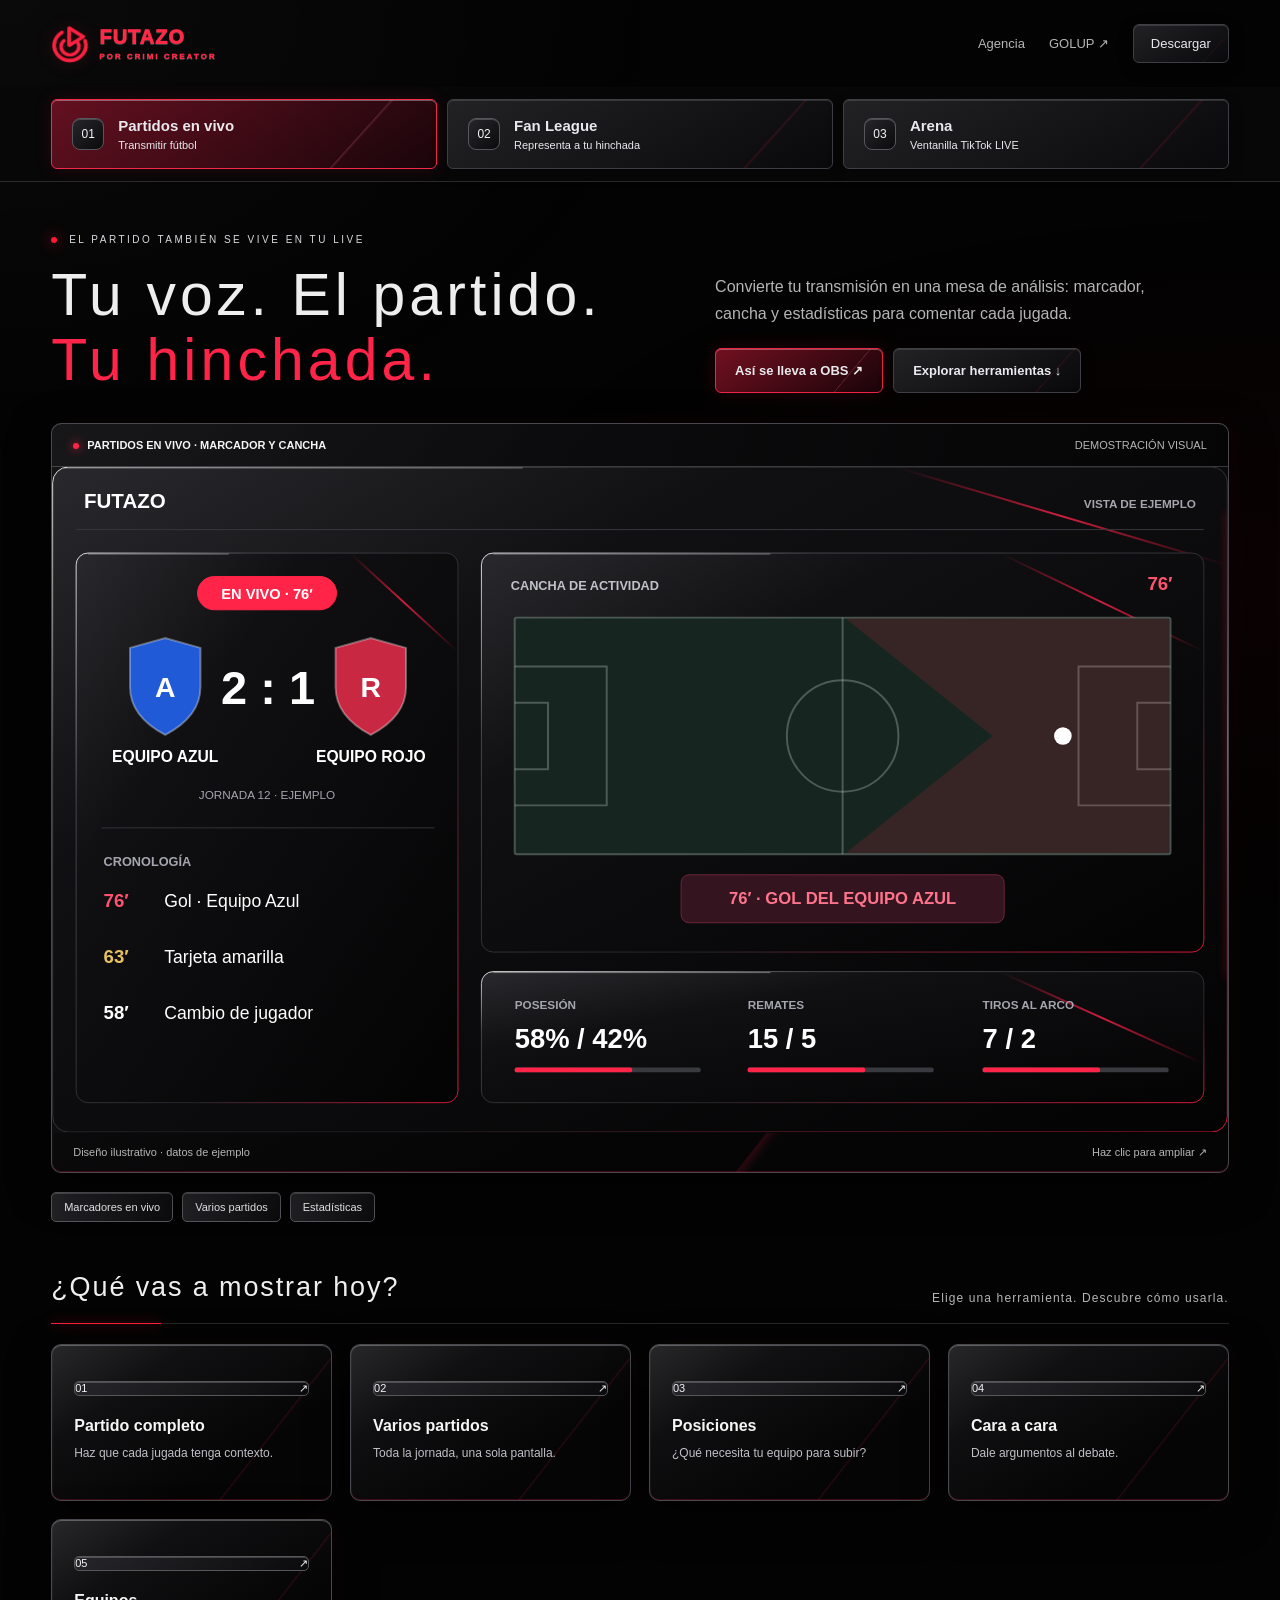
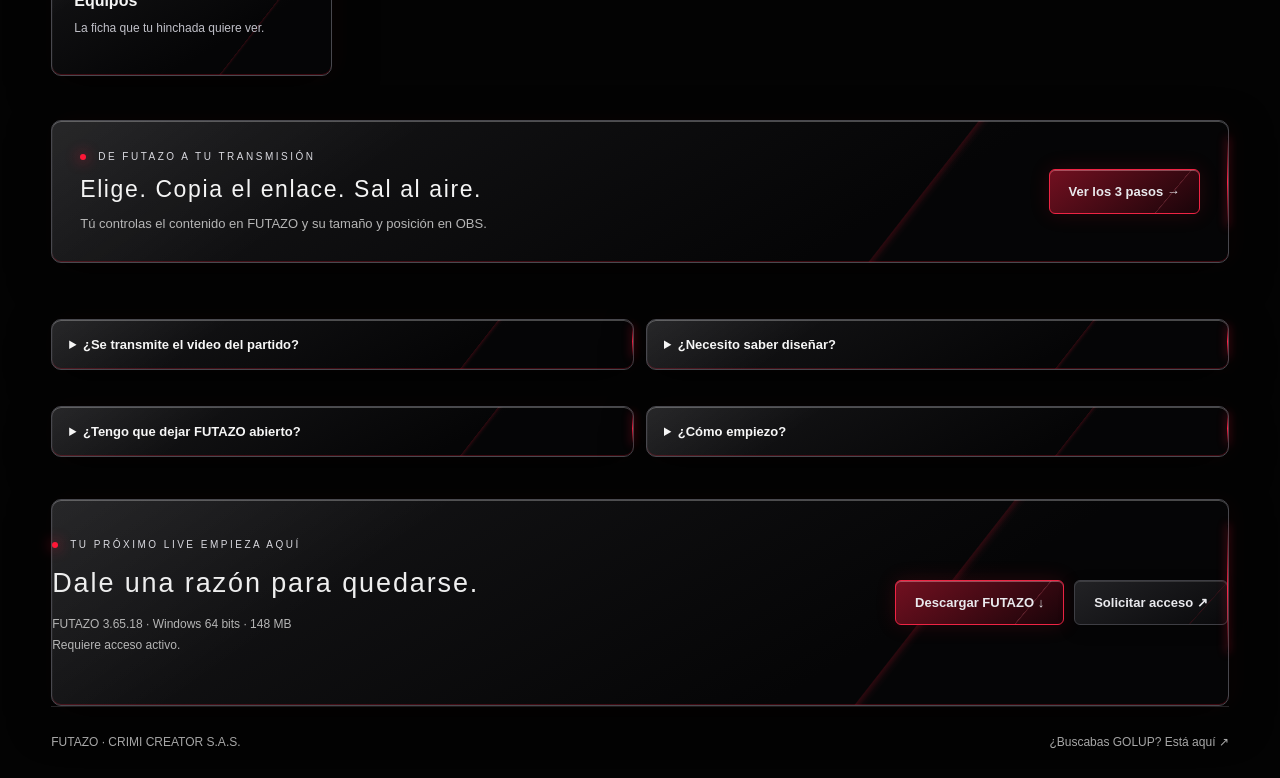
==== commit 0425e35b: "Add files via upload" ====
--- a/futazo.html
+++ b/futazo.html
@@ -2,14 +2,14 @@
 :root{color-scheme:dark;--bg:#0d0d10;--text:#f0f6fa;--muted:#b0b0b9;--accent:#ff2448;--line:#34343c}*{box-sizing:border-box}body{margin:0;background:var(--bg);color:var(--text);font-family:Inter,Segoe UI,Arial,sans-serif}button,a{-webkit-tap-highlight-color:transparent}button{font:inherit;cursor:pointer}a{color:inherit;text-decoration:none}button:focus-visible,a:focus-visible,summary:focus-visible{outline:3px solid var(--accent);outline-offset:5px}.wrap{width:min(1240px,92%);margin:auto}header{display:flex;align-items:center;justify-content:space-between;padding:24px 0}.brand{font-size:25px;font-weight:950;letter-spacing:-1px;color:var(--accent)}.brand img{width:148px;max-height:48px}header nav{display:flex;gap:24px;align-items:center;font-size:13px;color:var(--muted)}.pill{border:1px solid var(--line);border-radius:9px;padding:11px 17px}.switch-wrap{position:sticky;top:0;z-index:20;background:#0d0d10f5;backdrop-filter:blur(16px);border-bottom:1px solid var(--line)}.switch{display:grid;grid-template-columns:repeat(3,1fr);gap:10px;padding:12px 0}.switch a{display:flex;gap:14px;align-items:center;border:1px solid var(--line);border-radius:12px;padding:17px 20px;background:#18181e;color:var(--muted)}.switch a[aria-current=page]{border-color:var(--accent);background:color-mix(in srgb,var(--accent) 9%,#18181e);color:var(--text)}.switch .num{font-size:12px;color:var(--accent);border:1px solid var(--line);width:32px;height:32px;display:grid;place-items:center;border-radius:50%}.switch b{display:block;font-size:15px}.switch small{display:block;font-size:11px;margin-top:5px}.intro{display:grid;grid-template-columns:1.1fr .9fr;gap:36px;align-items:end;padding:52px 0 30px}.eyebrow{font-size:10px;font-weight:800;letter-spacing:2px;color:var(--accent);margin:0 0 18px}h1{font-size:clamp(34px,4.6vw,61px);line-height:1.05;letter-spacing:-2.5px;margin:0}em{font-style:normal;color:var(--accent)}.lead{font-size:16px;line-height:1.7;color:var(--muted);max-width:480px;margin:0 0 20px}.actions{display:flex;gap:10px;flex-wrap:wrap}.btn{display:inline-flex;justify-content:center;align-items:center;gap:10px;padding:14px 19px;border:1px solid var(--line);border-radius:9px;background:#24242c;color:var(--text);font-size:13px;font-weight:750}.primary{background:var(--accent);color:#ffffff;border-color:var(--accent)}.showcase{margin:0;border:1px solid var(--line);border-radius:18px;overflow:hidden;background:#17171d;box-shadow:0 20px 80px #0005}.showcase-bar{display:flex;justify-content:space-between;align-items:center;padding:15px 21px;border-bottom:1px solid var(--line);font-size:11px;color:var(--muted)}.showcase-bar b{color:var(--text)}.dot{display:inline-block;width:6px;height:6px;border-radius:50%;background:var(--accent);margin-right:8px}.screen{display:block;width:100%;aspect-ratio:16/9;object-fit:cover;object-position:top;cursor:zoom-in}.caption{padding:13px 21px;font-size:11px;color:var(--muted);display:flex;justify-content:space-between;gap:15px}.tags{display:flex;gap:9px;flex-wrap:wrap;padding:19px 0 0}.tags span{font-size:11px;padding:8px 12px;border:1px solid var(--line);border-radius:30px;color:var(--muted)}.section-title{display:flex;justify-content:space-between;align-items:end;margin:48px 0 20px;gap:15px}h2{font-size:27px;letter-spacing:-.8px;margin:0}.section-title p{font-size:12px;color:var(--muted);margin:0}.tools{display:grid;grid-template-columns:repeat(4,1fr);gap:12px}.tool{text-align:left;background:#1a1a20;border:1px solid var(--line);border-radius:13px;padding:22px;color:var(--text);min-height:157px;transition:transform .2s,border-color .2s}.tool:hover{transform:translateY(-4px);border-color:var(--accent)}.tool .index{font-size:11px;color:var(--accent);display:flex;justify-content:space-between;margin-bottom:21px}.tool strong{font-size:16px;display:block;margin-bottom:9px}.tool p{font-size:12px;line-height:1.6;color:var(--muted);margin:0}.obs-band{margin:44px 0;border:1px solid var(--line);border-radius:15px;padding:28px;display:flex;justify-content:space-between;align-items:center;gap:25px;background:linear-gradient(115deg,#2b171d,#15151b)}.obs-band h2{font-size:23px;margin-bottom:9px}.obs-band p{font-size:13px;color:var(--muted);margin:0;line-height:1.6}.download{display:flex;justify-content:space-between;gap:25px;align-items:center;border-top:1px solid var(--line);padding:36px 0}.download h2{margin-bottom:9px}.download p,footer{font-size:12px;color:var(--muted);line-height:1.8}.faq{margin:30px 0;display:grid;grid-template-columns:1fr 1fr;gap:12px}.faq details{border:1px solid var(--line);border-radius:10px;padding:17px;font-size:13px}.faq summary{cursor:pointer;font-weight:650}.faq p{color:var(--muted);line-height:1.7;margin-bottom:0}footer{border-top:1px solid var(--line);padding:25px 0;display:flex;justify-content:space-between}dialog{color:var(--text);background:#19191f;border:1px solid #45454d;border-radius:18px;width:min(640px,94%);max-height:90dvh;padding:30px;overflow:auto;box-shadow:0 30px 100px #0009}dialog::backdrop{background:#000b;backdrop-filter:blur(7px)}dialog h2{padding-right:35px;line-height:1.25}dialog p{color:var(--muted);line-height:1.7;font-size:14px}.close{position:absolute;top:16px;right:16px;width:34px;height:34px;border:1px solid var(--line);border-radius:50%;background:#303038;color:white;font-size:20px}.step{display:grid;grid-template-columns:32px 1fr;gap:12px;padding:17px 0;border-bottom:1px solid var(--line)}.step b:first-child{color:var(--accent)}.step strong{font-size:14px}.step p{margin:6px 0 0;font-size:13px}.note{border-left:2px solid var(--accent);padding-left:14px;font-size:12px!important}.size-switch{display:flex;gap:8px;margin:20px 0 10px}.size-switch button{border:1px solid var(--line);background:#24242c;color:white;padding:10px;border-radius:7px}.size-switch button[aria-pressed=true]{border-color:var(--accent);color:var(--accent)}.dimensions{display:flex;gap:10px}.dimensions span{background:#101014;border:1px solid var(--line);padding:12px 20px;border-radius:8px;font-size:12px;color:var(--muted)}.dimensions b{display:block;font-size:24px;color:white;margin-top:4px}#zoom{width:min(1400px,97%);padding:45px 10px 10px}#zoom img{display:block;width:100%}html{scroll-behavior:smooth}@media(max-width:850px){.intro{grid-template-columns:1fr;gap:22px;padding-top:32px}.lead{max-width:100%}.tools{grid-template-columns:1fr 1fr}.switch a{padding:13px 12px;gap:9px}.switch .num{display:none}h1{letter-spacing:-1.5px}.obs-band{align-items:start}.section-title{align-items:start}.section-title p{max-width:160px;text-align:right}.download{align-items:start}}@media(max-width:520px){header{padding:18px 0}header nav{gap:12px}.brand img{width:115px}.switch{gap:6px}.switch a{padding:12px 9px;border-radius:9px}.switch b{font-size:12px}.switch small{font-size:9px;line-height:1.4}.tools{gap:9px}.tool{padding:17px;min-height:161px}.tool strong{font-size:14px}.showcase-bar{padding:12px;font-size:9px}.caption{padding:12px;font-size:9px}.obs-band,.download{flex-direction:column;align-items:stretch}.faq{grid-template-columns:1fr}.section-title{display:block}.section-title p{text-align:left;max-width:none;margin-top:8px}footer{gap:15px;flex-wrap:wrap}dialog{padding:24px}.screen{aspect-ratio:16/10}.tags span{font-size:10px;padding:7px 9px}}@media(prefers-reduced-motion:reduce){*{scroll-behavior:auto!important;transition:none!important}}
 
 .screen{aspect-ratio:1200/680;object-fit:contain;height:auto;background:#101014}.brand.agency-brand{display:flex;align-items:center;gap:10px;color:white;letter-spacing:1px;font-size:20px}.agency-brand img{width:38px;height:38px}.agency-brand small{display:block;font-size:8px;letter-spacing:2px;margin-top:3px}.primary{color:white}.switch a[aria-current=page]{background:#2b171e}.switch .num{border-radius:8px}.showcase{box-shadow:none}.tool{border-radius:9px}#herramientas,#descargar{scroll-margin-top:110px}@media(max-width:520px){.screen{aspect-ratio:1200/680}.agency-brand span{font-size:15px}.agency-brand small{font-size:7px}header nav{font-size:11px}}
-</style><link rel="stylesheet" href="assets/cinematic.css?v=20261027"></head><body><div class="wrap"><header><a class="brand agency-brand" href="futazo.html"><img src="assets/futazo-red.png" alt=""><span>FUTAZO<small>POR CRIMI CREATOR</small></span></a><nav><a href="index.html">Agencia</a><a href="golup.html">GOLUP ↗</a><a class="pill" href="#descargar">Descargar</a></nav></header></div>
+</style><link rel="stylesheet" href="assets/cinematic.css?v=20261027b"></head><body><div class="wrap"><header><a class="brand agency-brand" href="futazo.html"><img src="assets/futazo-red.png" alt=""><span>FUTAZO<small>POR CRIMI CREATOR</small></span></a><nav><a href="index.html">Agencia</a><a href="golup.html">GOLUP ↗</a><a class="pill" href="#descargar">Descargar</a></nav></header></div>
 <div class="switch-wrap"><nav class="switch wrap" aria-label="Explorar FUTAZO"><a href="#partidos" data-section="partidos"><span class="num">01</span><span><b>Partidos en vivo</b><small>Transmitir fútbol</small></span></a><a href="#fan-league" data-section="fan-league"><span class="num">02</span><span><b>Fan League</b><small>Representa a tu hinchada</small></span></a><a href="#arena" data-section="arena"><span class="num">03</span><span><b>Arena</b><small>Ventanilla TikTok LIVE</small></span></a></nav></div>
 <main class="wrap"><section id="content" aria-live="polite"><div class="intro"><div><p class="eyebrow" id="eyebrow"></p><h1 id="title"></h1></div><div><p class="lead" id="desc"></p><div class="actions"><button class="btn primary" id="how">Así se lleva a OBS ↗</button><a class="btn" href="#herramientas">Explorar herramientas ↓</a></div></div></div><figure class="showcase"><div class="showcase-bar"><b><span class="dot"></span><span id="viewLabel"></span></b><span>DEMOSTRACIÓN VISUAL</span></div><img id="screen" class="screen" alt="" tabindex="0" role="button" aria-label="Ampliar demostración"><figcaption class="caption"><span>Diseño ilustrativo · datos de ejemplo</span><span>Haz clic para ampliar ↗</span></figcaption></figure><div class="tags" id="tags"></div><div class="section-title" id="herramientas"><h2>¿Qué vas a mostrar hoy?</h2><p>Elige una herramienta. Descubre cómo usarla.</p></div><div class="tools" id="tools"></div></section>
 <section class="obs-band"><div><p class="eyebrow" style="margin-bottom:10px">DE FUTAZO A TU TRANSMISIÓN</p><h2>Elige. Copia el enlace. Sal al aire.</h2><p>Tú controlas el contenido en FUTAZO y su tamaño y posición en OBS.</p></div><button class="btn primary" id="obsButton">Ver los 3 pasos →</button></section>
 <div class="faq"><details><summary>¿Se transmite el video del partido?</summary><p>No. FUTAZO presenta marcadores, estadísticas y una cancha de actividad. La imagen del partido no se incluye. Los datos disponibles dependen de la cobertura del proveedor.</p></details><details><summary>¿Necesito saber diseñar?</summary><p>No. Elige una presentación en FUTAZO, copia su enlace y pégalo en OBS. Los diseños ya están preparados.</p></details><details><summary>¿Tengo que dejar FUTAZO abierto?</summary><p>Sí. Mantén la app abierta en el mismo computador mientras transmites sus enlaces locales en OBS.</p></details><details><summary>¿Cómo empiezo?</summary><p>Instala FUTAZO en Windows de 64 bits, activa tu acceso y elige una de las tres secciones. Para participar en Fan League, consulta tu inscripción con la organización.</p></details></div>
 <section class="download" id="descargar"><div><p class="eyebrow" style="margin-bottom:12px">TU PRÓXIMO LIVE EMPIEZA AQUÍ</p><h2>Dale una razón para quedarse.</h2><p>FUTAZO <span data-version>3.65.18</span> · Windows 64 bits · <span id="downloadSize">148 MB</span><br>Requiere acceso activo.</p></div><div class="actions"><a class="btn primary" id="downloadFutazo" href="actualizaciones/futazo/FUTAZO-Setup-3.65.18-x64.exe">Descargar FUTAZO ↓</a><a class="btn" href="https://wa.me/573227339534" target="_blank" rel="noopener">Solicitar acceso ↗</a></div></section></main><footer class="wrap"><span>FUTAZO · CRIMI CREATOR S.A.S.</span><a href="golup.html">¿Buscabas GOLUP? Está aquí ↗</a></footer>
 <dialog id="detail" aria-labelledby="detailTitle"><button class="close" aria-label="Cerrar">×</button><p class="eyebrow" id="detailEyebrow">EXPLORA FUTAZO</p><h2 id="detailTitle"></h2><div id="detailBody"></div></dialog><dialog id="zoom" aria-label="Demostración ampliada de FUTAZO"><button class="close" aria-label="Cerrar">×</button><img id="zoomImage" alt=""></dialog><script>
-const data={"partidos": {"eyebrow": "EL PARTIDO TAMBIÉN SE VIVE EN TU LIVE", "title": "Tu voz. El partido. <em>Tu hinchada.</em>", "desc": "Convierte tu transmisión en una mesa de análisis: marcador, cancha y estadísticas para comentar cada jugada.", "tags": ["Marcadores en vivo", "Varios partidos", "Estadísticas"], "tools": [["Partido completo", "Haz que cada jugada tenga contexto.", "Elige un partido y abre su ficha. Cambia entre cancha, alineaciones, cronología y estadísticas disponibles.", "Copia el enlace de esa presentación y agrégalo como fuente de navegador."], ["Varios partidos", "Toda la jornada, una sola pantalla.", "Selecciona los encuentros y una distribución: marcadores compactos o un partido destacado con los demás alrededor. También puedes presentar partidos finalizados.", "Copia el enlace de la selección. Cambia el partido destacado desde FUTAZO."], ["Posiciones", "¿Qué necesita tu equipo para subir?", "Selecciona competición, temporada y fase disponible. Presenta la tabla y el número de equipos que quieras mostrar.", "Usa su propio enlace para colocar la tabla junto al marcador en OBS."], ["Cara a cara", "Dale argumentos al debate.", "Compara los equipos y sus estadísticas dentro de la temporada seleccionada.", "Abre la presentación de cara a cara y copia su enlace."], ["Equipos", "La ficha que tu hinchada quiere ver.", "Selecciona un equipo para explorar su información, partidos y estadísticas disponibles.", "Presenta esa vista y copia el enlace correspondiente."]]}, "fan-league": {"eyebrow": "TU HINCHADA TIENE QUIÉN LA REPRESENTE", "title": "No solo mires la liga.<br><em>Sé parte de ella.</em>", "desc": "Una competencia entre creadores que representan a sus hinchadas. Batallas, vidas y una tabla que cuenta quién está haciendo historia.", "tags": ["Liga · dorado", "Ascenso · rojo", "Copa · verde"], "tools": [["Batalla y vidas", "Cada vida hace que el duelo importe.", "Prepara el marco de tu equipo y controla las vidas durante la batalla. Usa los estados de final o puesto obtenido cuando corresponda.", "Copia el enlace de Batalla. El marco acompaña tu cámara con el centro transparente."], ["Posiciones", "Que todos sepan quién va arriba.", "Muestra foto, creador, equipo, partidos jugados, puntos y puntos de batalla. Estos últimos desempatan cuando hay igualdad de puntos.", "Elige la vista y copia su enlace. El administrador registra los resultados."], ["Calendario y batallas", "Dale una cita a tu comunidad.", "Consulta los próximos enfrentamientos y presenta una batalla o una selección de varias.", "Elige una distribución preestablecida y lleva su enlace a OBS."], ["Creadores", "Ponle rostro a la rivalidad.", "Abre la ficha de un participante para mostrar sus estadísticas y próximos encuentros.", "Presenta la ficha desde Fan League y utiliza el enlace de esa vista."]]}, "arena": {"eyebrow": "DOS INVITADOS. UNA HINCHADA MIRANDO.", "title": "Sube a ventanilla.<br><em>Demuestra lo que sabes.</em>", "desc": "Retos de fútbol para enfrentar a dos participantes o equipos. Tú conduces el juego y asignas los puntos: el primero en llegar a 10 gana.", "tags": ["8 dinámicas", "Duelo o equipos", "Primero a 10"], "tools": [["El infiltrado", "Uno no encaja. ¿Quién lo encuentra?", "Presenta cinco jugadores: cuatro cumplen una condición y uno es el infiltrado. Deja que los participantes lo identifiquen.", "Abre esta dinámica y copia su enlace de overlay."], ["Carrera de pistas", "Menos pistas. Más mérito.", "Revela pistas poco a poco para que los participantes descubran la respuesta.", "Copia el enlace del juego y muestra las pistas desde FUTAZO."], ["Ruta del crack", "Su carrera es la pista.", "Muestra el recorrido por clubes y reta a los invitados a reconocer al futbolista.", "Usa el enlace de esta dinámica como fuente de navegador."], ["Subasta del conocimiento", "¿Cuántas respuestas te atreves a dar?", "Los participantes apuestan cuántas respuestas conocen de una categoría. El reto es cumplir lo prometido.", "Copia su enlace y controla la ronda desde la app."], ["Bomba futbolera", "Piensa rápido. El tiempo corre.", "Lanza el reto y usa el temporizador para poner presión a las respuestas.", "Muestra el juego con su enlace y controla el tiempo en FUTAZO."], ["Sobrevive 60 segundos", "Un minuto. Tres vidas.", "Pon a prueba sus conocimientos contra el reloj y controla las vidas durante el reto.", "Copia el enlace de la dinámica y maneja la ronda desde la app."], ["Rey de la ventanilla", "El trono necesita un dueño.", "Enfrenta al rey con un retador en una ronda de preguntas. Decide quién conserva el puesto.", "Añade el enlace del juego a OBS y conduce el enfrentamiento."], ["Duelo de hinchadas", "Que responda tu equipo.", "Enfrenta a las hinchadas con una mezcla de cinco pruebas futboleras.", "Copia el enlace y administra los retos desde FUTAZO."]]}},images={"partidos": "assets/demo-partidos.svg", "fan-league": "assets/demo-fan-league.svg", "arena": "assets/demo-arena.svg"},$=id=>document.getElementById(id);let active='partidos';
+const data={"partidos": {"eyebrow": "EL PARTIDO TAMBIÉN SE VIVE EN TU LIVE", "title": "Tu voz. El partido. <em>Tu hinchada.</em>", "desc": "Convierte tu transmisión en una mesa de análisis: marcador, cancha y estadísticas para comentar cada jugada.", "tags": ["Marcadores en vivo", "Varios partidos", "Estadísticas"], "tools": [["Partido completo", "Haz que cada jugada tenga contexto.", "Elige un partido y abre su ficha. Cambia entre cancha, alineaciones, cronología y estadísticas disponibles.", "Copia el enlace de esa presentación y agrégalo como fuente de navegador."], ["Varios partidos", "Toda la jornada, una sola pantalla.", "Selecciona los encuentros y una distribución: marcadores compactos o un partido destacado con los demás alrededor. También puedes presentar partidos finalizados.", "Copia el enlace de la selección. Cambia el partido destacado desde FUTAZO."], ["Posiciones", "¿Qué necesita tu equipo para subir?", "Selecciona competición, temporada y fase disponible. Presenta la tabla y el número de equipos que quieras mostrar.", "Usa su propio enlace para colocar la tabla junto al marcador en OBS."], ["Cara a cara", "Dale argumentos al debate.", "Compara los equipos y sus estadísticas dentro de la temporada seleccionada.", "Abre la presentación de cara a cara y copia su enlace."], ["Equipos", "La ficha que tu hinchada quiere ver.", "Selecciona un equipo para explorar su información, partidos y estadísticas disponibles.", "Presenta esa vista y copia el enlace correspondiente."]]}, "fan-league": {"eyebrow": "TU HINCHADA TIENE QUIÉN LA REPRESENTE", "title": "No solo mires la liga.<br><em>Sé parte de ella.</em>", "desc": "Una competencia entre creadores que representan a sus hinchadas. Batallas, vidas y una tabla que cuenta quién está haciendo historia.", "tags": ["Liga · dorado", "Ascenso · rojo", "Copa · verde"], "tools": [["Batalla y vidas", "Cada vida hace que el duelo importe.", "Prepara el marco de tu equipo y controla las vidas durante la batalla. Usa los estados de final o puesto obtenido cuando corresponda.", "Copia el enlace de Batalla. El marco acompaña tu cámara con el centro transparente."], ["Posiciones", "Que todos sepan quién va arriba.", "Muestra foto, creador, equipo, partidos jugados, puntos y puntos de batalla. Estos últimos desempatan cuando hay igualdad de puntos.", "Elige la vista y copia su enlace. El administrador registra los resultados."], ["Calendario y batallas", "Dale una cita a tu comunidad.", "Consulta los próximos enfrentamientos y presenta una batalla o una selección de varias.", "Elige una distribución preestablecida y lleva su enlace a OBS."], ["Creadores", "Ponle rostro a la rivalidad.", "Abre la ficha de un participante para mostrar sus estadísticas y próximos encuentros.", "Presenta la ficha desde Fan League y utiliza el enlace de esa vista."]]}, "arena": {"eyebrow": "DOS INVITADOS. UNA HINCHADA MIRANDO.", "title": "Sube a ventanilla.<br><em>Demuestra lo que sabes.</em>", "desc": "Retos de fútbol para enfrentar a dos participantes o equipos. Tú conduces el juego y asignas los puntos: el primero en llegar a 10 gana.", "tags": ["8 dinámicas", "Duelo o equipos", "Primero a 10"], "tools": [["El infiltrado", "Uno no encaja. ¿Quién lo encuentra?", "Presenta cinco jugadores: cuatro cumplen una condición y uno es el infiltrado. Deja que los participantes lo identifiquen.", "Abre esta dinámica y copia su enlace de overlay."], ["Carrera de pistas", "Menos pistas. Más mérito.", "Revela pistas poco a poco para que los participantes descubran la respuesta.", "Copia el enlace del juego y muestra las pistas desde FUTAZO."], ["Ruta del crack", "Su carrera es la pista.", "Muestra el recorrido por clubes y reta a los invitados a reconocer al futbolista.", "Usa el enlace de esta dinámica como fuente de navegador."], ["Subasta del conocimiento", "¿Cuántas respuestas te atreves a dar?", "Los participantes apuestan cuántas respuestas conocen de una categoría. El reto es cumplir lo prometido.", "Copia su enlace y controla la ronda desde la app."], ["Bomba futbolera", "Piensa rápido. El tiempo corre.", "Lanza el reto y usa el temporizador para poner presión a las respuestas.", "Muestra el juego con su enlace y controla el tiempo en FUTAZO."], ["Sobrevive 60 segundos", "Un minuto. Tres vidas.", "Pon a prueba sus conocimientos contra el reloj y controla las vidas durante el reto.", "Copia el enlace de la dinámica y maneja la ronda desde la app."], ["Rey de la ventanilla", "El trono necesita un dueño.", "Enfrenta al rey con un retador en una ronda de preguntas. Decide quién conserva el puesto.", "Añade el enlace del juego a OBS y conduce el enfrentamiento."], ["Duelo de hinchadas", "Que responda tu equipo.", "Enfrenta a las hinchadas con una mezcla de cinco pruebas futboleras.", "Copia el enlace y administra los retos desde FUTAZO."]]}},images={"partidos": "assets/demo-partidos.svg?v=metal2", "fan-league": "assets/demo-fan-league.svg?v=metal2", "arena": "assets/demo-arena.svg?v=metal2"},$=id=>document.getElementById(id);let active='partidos';
 const labels={'partidos':'PARTIDOS EN VIVO · MARCADOR Y CANCHA','fan-league':'FAN LEAGUE · TABLA DE POSICIONES','arena':'ARENA · EL INFILTRADO'};
 function render(key){active=key;const d=data[key];document.documentElement.style.setProperty('--accent','#ff2448');$('eyebrow').textContent=d.eyebrow;$('title').innerHTML=d.title;$('desc').textContent=d.desc;$('viewLabel').textContent=labels[key];$('screen').src=images[key];$('screen').alt=labels[key]+'. Representación gráfica con datos de ejemplo.';$('tags').replaceChildren(...d.tags.map(t=>{const e=document.createElement('span');e.textContent=t;return e}));$('tools').replaceChildren(...d.tools.map((t,i)=>{const b=document.createElement('button');b.className='tool';b.innerHTML='<span class="index">'+String(i+1).padStart(2,'0')+'<span>↗</span></span><strong>'+t[0]+'</strong><p>'+t[1]+'</p>';b.onclick=()=>showTool(t);return b}));document.querySelectorAll('[data-section]').forEach(a=>a.setAttribute('aria-current',a.dataset.section===key?'page':'false'));}
 function openDetail(title,body){$('detailTitle').textContent=title;$('detailBody').innerHTML=body;$('detail').showModal();}
--- a/assets/cinematic.css
+++ b/assets/cinematic.css
@@ -8,3 +8,16 @@
 @media(min-width:1600px){.home .hero{min-height:700px}}
 @media(max-width:850px){.home .hero{min-height:640px;padding:260px 25px 40px;background-position:70% top;background-size:auto 520px;background-repeat:no-repeat;align-items:end}.home .hero:before{background:linear-gradient(0deg,#020202 0%,#020202f0 32%,#02020220 85%)}.home .hero>div{max-width:100%}.home .hero h1{font-size:38px}.home .hero h1 em{font-size:18px;line-height:1.6}.home .hero .intro{font-size:14px}.home .hero .actions{flex-wrap:wrap}.home .section-head{gap:12px;align-items:start}.home .section-head h2{font-size:24px}}
 @media(prefers-reduced-motion:reduce){html{scroll-behavior:auto}*,*:before,*:after{animation:none!important;transition:none!important}}
+/* Full metal card system: every interactive surface and content module */
+:root{--metal-card:linear-gradient(128deg,transparent 0 72%,#f31b3829 72.1%,#ff264b08 72.6%,transparent 73%),linear-gradient(145deg,#ffffff12,transparent 28%),linear-gradient(150deg,#171719,#050506 70%);--metal-edge:#48484e}
+:is(.product,.product.light,.benefit,.download-card,.step,.video-card,.video-feature,.band,.obs-band,.showcase,.game-showcase,.phone,.join,.tools article,.tools>a,.tools button,.download,details,.install-guide,.placeholder,dialog){position:relative;background:var(--metal-card)!important;border:1px solid var(--metal-edge)!important;border-radius:10px!important;box-shadow:inset 0 1px 0 #ffffff45,inset 1px 0 0 #ffffff09,inset 0 -1px 0 #d4143044,0 14px 40px #0009,5px 0 25px #e4001a0b!important}
+:is(.product,.benefit,.download-card,.step,.video-card,.video-feature,.band,.obs-band,.showcase,.game-showcase,.phone,.join,.tools article,.download,details,.install-guide):after{content:'';position:absolute;right:0;top:12%;height:62%;width:1px;background:linear-gradient(transparent,#ff2448,transparent);box-shadow:0 0 9px 1px #ff173a60;pointer-events:none}
+:is(.product,.video-card,.download-card,.tools button,.tools article):hover{border-color:#af3448!important;box-shadow:inset 0 1px 0 #ffffff88,0 0 28px #e8133026!important}
+:is(.tab,.switch a,.switch button,.mode-pick,.quick-actions a,.filter button,.size-switch button,.pill,.btn,.side nav a,.help-links a){background:linear-gradient(132deg,transparent 0 80%,#f51d3a27 80.2%,transparent 81%),linear-gradient(150deg,#222225,#09090b)!important;border:1px solid #3e3e44!important;border-radius:6px!important;box-shadow:inset 0 1px 0 #ffffff20,0 5px 15px #0004;color:#e9e9ed!important}
+:is(.tab,.switch a,.mode-pick,.side nav a)[aria-selected=true],.switch a.active,.tab.active,.mode-pick.selected,.side nav a[aria-current=page],.btn.primary,.btn.red{background:linear-gradient(130deg,transparent 0 76%,#ff788c40 76.2%,transparent 77%),linear-gradient(145deg,#721020,#190409)!important;border-color:#ee2444!important;box-shadow:inset 0 1px 0 #ffb2bc66,0 0 20px #e91a3226!important}
+:is(.tab,.mode-pick,.switch a,.quick-actions a,.pill):hover{border-color:#ff415b!important;box-shadow:inset 0 1px 0 #ffffff70,0 0 20px #e9193220!important}
+:is(.showcase-bar,.modal-head,.video-copy,.product-body){background:linear-gradient(135deg,#ffffff08,transparent 48%),linear-gradient(110deg,#101012,#050506)!important;border-color:#46464c!important}.product-body{border-top:1px solid #ffffff25}.showcase-bar{border-bottom:1px solid #ffffff33!important;border-radius:9px 9px 0 0}.screen,.feature-image,.thumbnail,.product-visual{background:linear-gradient(135deg,#151517,#030304)!important;border-color:#424247!important}.screen img,.feature-image img,.thumbnail img,.product-visual img{border-radius:5px}.video-card .play,.play{background:linear-gradient(145deg,#f32446,#680817)!important;border:1px solid #ff8296!important;box-shadow:0 0 20px #fc19374d,inset 0 1px 0 #fff8!important}
+:is(.chips span,.tags span,.badge,.chapter,.num,.index,.prep-icon,.platform-icon){background:linear-gradient(135deg,#26262a,#0b0b0d)!important;border:1px solid #56565c!important;box-shadow:inset 0 1px 0 #ffffff33;color:#f5f5f7!important;border-radius:5px}.chapter,.badge{background:linear-gradient(135deg,#780c20,#22040a)!important;border-color:#e12343!important}.dot{box-shadow:0 0 10px #ff2448}.close{border:1px solid #62626a!important;box-shadow:inset 0 1px 0 #ffffff50}.close:hover{border-color:#ff2448!important}dialog{color:#f5f5f5!important}dialog::backdrop{background:#000c;backdrop-filter:blur(9px)}dialog h2{letter-spacing:.035em!important}details{margin:12px 0;padding:18px 20px}summary{color:#f6f6f6;cursor:pointer}details[open]{border-color:#b0253b!important}details p{line-height:1.8}.tools{gap:18px}.tools article,.tools button{padding:22px}.section-title,.section-head{padding-bottom:18px;border-bottom:1px solid #ffffff25;position:relative}.section-title:after,.section-head:after{content:'';position:absolute;bottom:-1px;left:0;height:1px;width:110px;background:#ff2040;box-shadow:0 0 12px #ff2040}.brand{color:#eee!important;text-shadow:0 1px 0 #fff3}.brand span{color:#ff2948}.arrow{background:linear-gradient(140deg,#df1d3b,#540814)!important;border:1px solid #f66a80;box-shadow:0 0 16px #ff15372b}
+table{width:100%;border-collapse:separate;border-spacing:0 6px;color:#eee}thead th{background:linear-gradient(135deg,#29292e,#0b0b0d);padding:14px 12px;text-align:left;font-weight:600;color:#d4d4dc;border-top:1px solid #ffffff40;border-bottom:1px solid #a42137}tbody td{padding:13px 12px;background:linear-gradient(135deg,#1a1a1d,#0a0a0c);border-block:1px solid #ffffff13}tbody tr td:first-child{border-left:2px solid #bd1b35;border-radius:5px 0 0 5px}tbody tr td:last-child{border-right:1px solid #63636a;border-radius:0 5px 5px 0}tbody tr:hover td{background:#2b1017}input,select,textarea{background:#101012;color:#fff;border:1px solid #606067;border-radius:5px;padding:10px}input:focus,select:focus,textarea:focus{outline:2px solid #ff2448;outline-offset:2px}
+@media(max-width:700px){.tools article,.tools button{padding:16px}.section-title,.section-head{flex-wrap:wrap}details{padding:15px}.chips,.tags{flex-wrap:wrap}}
+.switch a[aria-current=page],.size-switch button[aria-pressed=true],.tab[aria-selected=true]{background:linear-gradient(132deg,transparent 76%,#ff809a33 76.2%,transparent 77%),linear-gradient(145deg,#641020,#19050a)!important;border-color:#f32a49!important;box-shadow:inset 0 1px 0 #ffffff55,0 0 18px #ff183820!important}.tool{background:var(--metal-card)!important;border:1px solid #525259!important;border-radius:8px!important;box-shadow:inset 0 1px 0 #ffffff55,0 10px 30px #0008!important}.tool:hover{border-color:#ff2948!important}.tool p{color:#c0c0c8!important}
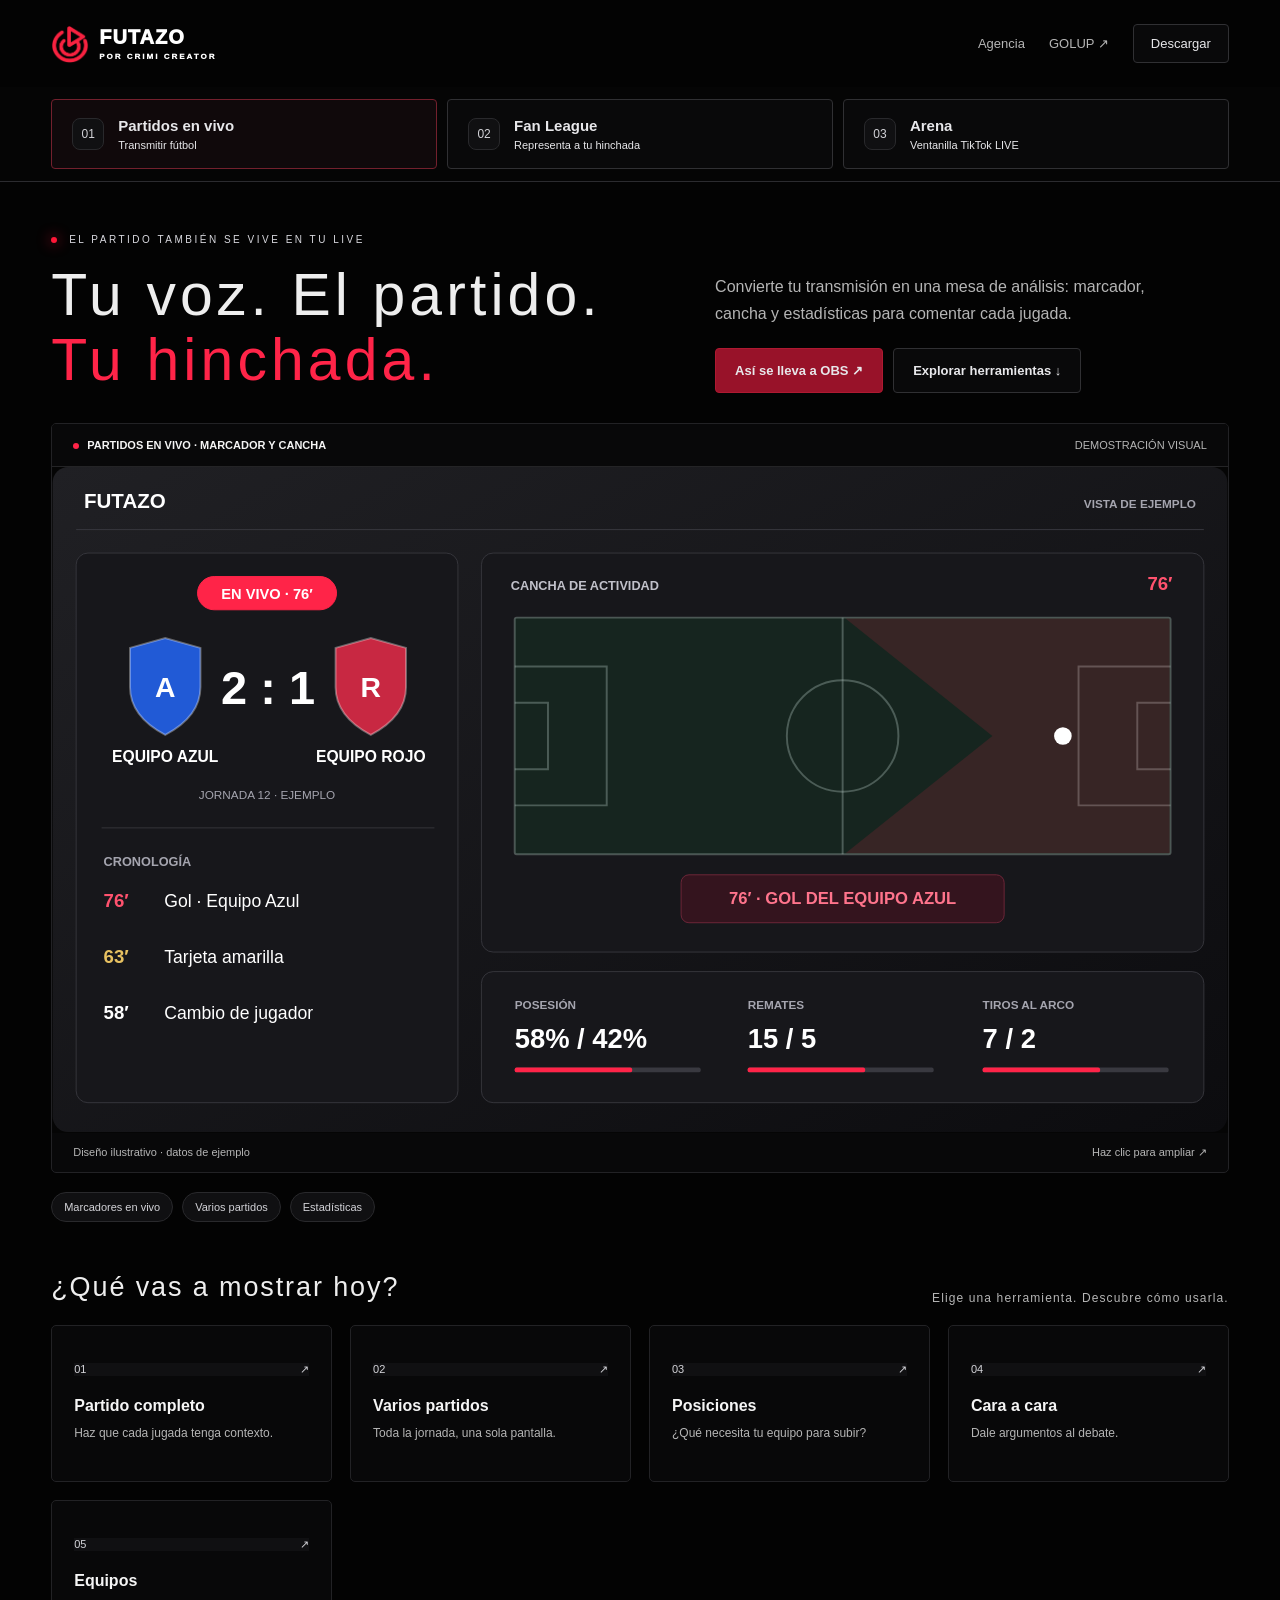
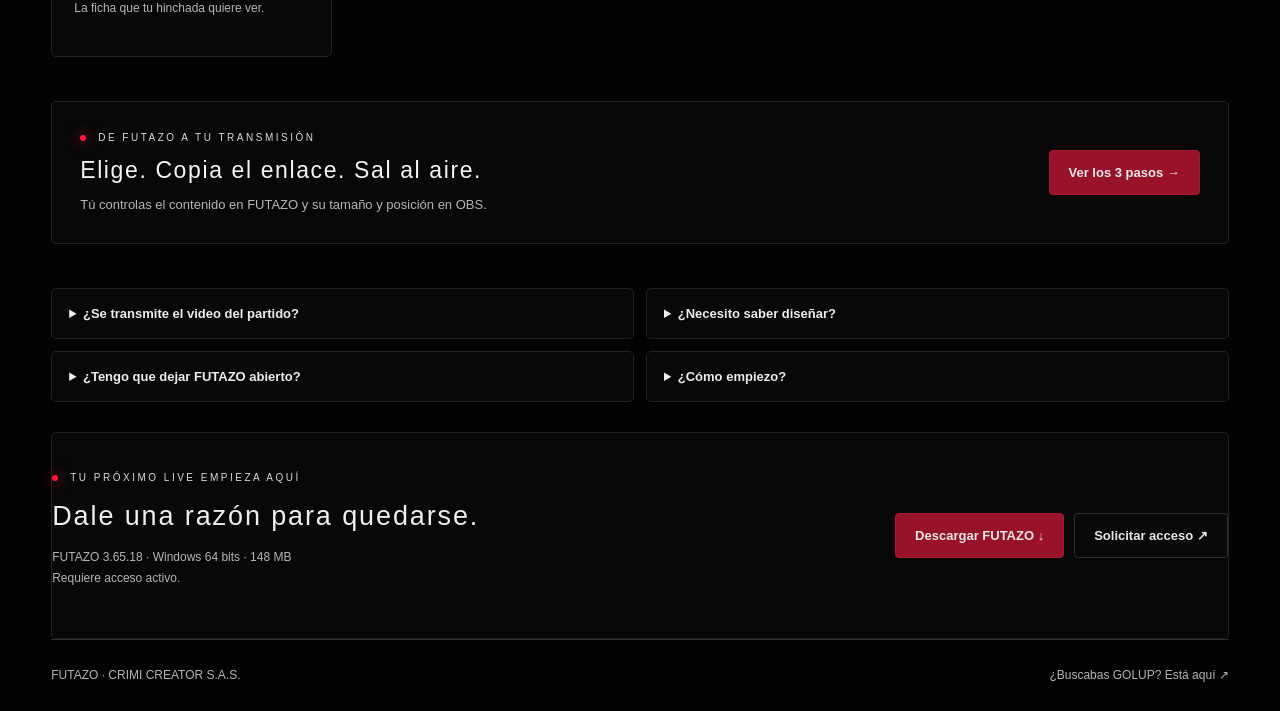
==== commit fae964a5: "Add files via upload" ====
--- a/futazo.html
+++ b/futazo.html
@@ -2,14 +2,14 @@
 :root{color-scheme:dark;--bg:#0d0d10;--text:#f0f6fa;--muted:#b0b0b9;--accent:#ff2448;--line:#34343c}*{box-sizing:border-box}body{margin:0;background:var(--bg);color:var(--text);font-family:Inter,Segoe UI,Arial,sans-serif}button,a{-webkit-tap-highlight-color:transparent}button{font:inherit;cursor:pointer}a{color:inherit;text-decoration:none}button:focus-visible,a:focus-visible,summary:focus-visible{outline:3px solid var(--accent);outline-offset:5px}.wrap{width:min(1240px,92%);margin:auto}header{display:flex;align-items:center;justify-content:space-between;padding:24px 0}.brand{font-size:25px;font-weight:950;letter-spacing:-1px;color:var(--accent)}.brand img{width:148px;max-height:48px}header nav{display:flex;gap:24px;align-items:center;font-size:13px;color:var(--muted)}.pill{border:1px solid var(--line);border-radius:9px;padding:11px 17px}.switch-wrap{position:sticky;top:0;z-index:20;background:#0d0d10f5;backdrop-filter:blur(16px);border-bottom:1px solid var(--line)}.switch{display:grid;grid-template-columns:repeat(3,1fr);gap:10px;padding:12px 0}.switch a{display:flex;gap:14px;align-items:center;border:1px solid var(--line);border-radius:12px;padding:17px 20px;background:#18181e;color:var(--muted)}.switch a[aria-current=page]{border-color:var(--accent);background:color-mix(in srgb,var(--accent) 9%,#18181e);color:var(--text)}.switch .num{font-size:12px;color:var(--accent);border:1px solid var(--line);width:32px;height:32px;display:grid;place-items:center;border-radius:50%}.switch b{display:block;font-size:15px}.switch small{display:block;font-size:11px;margin-top:5px}.intro{display:grid;grid-template-columns:1.1fr .9fr;gap:36px;align-items:end;padding:52px 0 30px}.eyebrow{font-size:10px;font-weight:800;letter-spacing:2px;color:var(--accent);margin:0 0 18px}h1{font-size:clamp(34px,4.6vw,61px);line-height:1.05;letter-spacing:-2.5px;margin:0}em{font-style:normal;color:var(--accent)}.lead{font-size:16px;line-height:1.7;color:var(--muted);max-width:480px;margin:0 0 20px}.actions{display:flex;gap:10px;flex-wrap:wrap}.btn{display:inline-flex;justify-content:center;align-items:center;gap:10px;padding:14px 19px;border:1px solid var(--line);border-radius:9px;background:#24242c;color:var(--text);font-size:13px;font-weight:750}.primary{background:var(--accent);color:#ffffff;border-color:var(--accent)}.showcase{margin:0;border:1px solid var(--line);border-radius:18px;overflow:hidden;background:#17171d;box-shadow:0 20px 80px #0005}.showcase-bar{display:flex;justify-content:space-between;align-items:center;padding:15px 21px;border-bottom:1px solid var(--line);font-size:11px;color:var(--muted)}.showcase-bar b{color:var(--text)}.dot{display:inline-block;width:6px;height:6px;border-radius:50%;background:var(--accent);margin-right:8px}.screen{display:block;width:100%;aspect-ratio:16/9;object-fit:cover;object-position:top;cursor:zoom-in}.caption{padding:13px 21px;font-size:11px;color:var(--muted);display:flex;justify-content:space-between;gap:15px}.tags{display:flex;gap:9px;flex-wrap:wrap;padding:19px 0 0}.tags span{font-size:11px;padding:8px 12px;border:1px solid var(--line);border-radius:30px;color:var(--muted)}.section-title{display:flex;justify-content:space-between;align-items:end;margin:48px 0 20px;gap:15px}h2{font-size:27px;letter-spacing:-.8px;margin:0}.section-title p{font-size:12px;color:var(--muted);margin:0}.tools{display:grid;grid-template-columns:repeat(4,1fr);gap:12px}.tool{text-align:left;background:#1a1a20;border:1px solid var(--line);border-radius:13px;padding:22px;color:var(--text);min-height:157px;transition:transform .2s,border-color .2s}.tool:hover{transform:translateY(-4px);border-color:var(--accent)}.tool .index{font-size:11px;color:var(--accent);display:flex;justify-content:space-between;margin-bottom:21px}.tool strong{font-size:16px;display:block;margin-bottom:9px}.tool p{font-size:12px;line-height:1.6;color:var(--muted);margin:0}.obs-band{margin:44px 0;border:1px solid var(--line);border-radius:15px;padding:28px;display:flex;justify-content:space-between;align-items:center;gap:25px;background:linear-gradient(115deg,#2b171d,#15151b)}.obs-band h2{font-size:23px;margin-bottom:9px}.obs-band p{font-size:13px;color:var(--muted);margin:0;line-height:1.6}.download{display:flex;justify-content:space-between;gap:25px;align-items:center;border-top:1px solid var(--line);padding:36px 0}.download h2{margin-bottom:9px}.download p,footer{font-size:12px;color:var(--muted);line-height:1.8}.faq{margin:30px 0;display:grid;grid-template-columns:1fr 1fr;gap:12px}.faq details{border:1px solid var(--line);border-radius:10px;padding:17px;font-size:13px}.faq summary{cursor:pointer;font-weight:650}.faq p{color:var(--muted);line-height:1.7;margin-bottom:0}footer{border-top:1px solid var(--line);padding:25px 0;display:flex;justify-content:space-between}dialog{color:var(--text);background:#19191f;border:1px solid #45454d;border-radius:18px;width:min(640px,94%);max-height:90dvh;padding:30px;overflow:auto;box-shadow:0 30px 100px #0009}dialog::backdrop{background:#000b;backdrop-filter:blur(7px)}dialog h2{padding-right:35px;line-height:1.25}dialog p{color:var(--muted);line-height:1.7;font-size:14px}.close{position:absolute;top:16px;right:16px;width:34px;height:34px;border:1px solid var(--line);border-radius:50%;background:#303038;color:white;font-size:20px}.step{display:grid;grid-template-columns:32px 1fr;gap:12px;padding:17px 0;border-bottom:1px solid var(--line)}.step b:first-child{color:var(--accent)}.step strong{font-size:14px}.step p{margin:6px 0 0;font-size:13px}.note{border-left:2px solid var(--accent);padding-left:14px;font-size:12px!important}.size-switch{display:flex;gap:8px;margin:20px 0 10px}.size-switch button{border:1px solid var(--line);background:#24242c;color:white;padding:10px;border-radius:7px}.size-switch button[aria-pressed=true]{border-color:var(--accent);color:var(--accent)}.dimensions{display:flex;gap:10px}.dimensions span{background:#101014;border:1px solid var(--line);padding:12px 20px;border-radius:8px;font-size:12px;color:var(--muted)}.dimensions b{display:block;font-size:24px;color:white;margin-top:4px}#zoom{width:min(1400px,97%);padding:45px 10px 10px}#zoom img{display:block;width:100%}html{scroll-behavior:smooth}@media(max-width:850px){.intro{grid-template-columns:1fr;gap:22px;padding-top:32px}.lead{max-width:100%}.tools{grid-template-columns:1fr 1fr}.switch a{padding:13px 12px;gap:9px}.switch .num{display:none}h1{letter-spacing:-1.5px}.obs-band{align-items:start}.section-title{align-items:start}.section-title p{max-width:160px;text-align:right}.download{align-items:start}}@media(max-width:520px){header{padding:18px 0}header nav{gap:12px}.brand img{width:115px}.switch{gap:6px}.switch a{padding:12px 9px;border-radius:9px}.switch b{font-size:12px}.switch small{font-size:9px;line-height:1.4}.tools{gap:9px}.tool{padding:17px;min-height:161px}.tool strong{font-size:14px}.showcase-bar{padding:12px;font-size:9px}.caption{padding:12px;font-size:9px}.obs-band,.download{flex-direction:column;align-items:stretch}.faq{grid-template-columns:1fr}.section-title{display:block}.section-title p{text-align:left;max-width:none;margin-top:8px}footer{gap:15px;flex-wrap:wrap}dialog{padding:24px}.screen{aspect-ratio:16/10}.tags span{font-size:10px;padding:7px 9px}}@media(prefers-reduced-motion:reduce){*{scroll-behavior:auto!important;transition:none!important}}
 
 .screen{aspect-ratio:1200/680;object-fit:contain;height:auto;background:#101014}.brand.agency-brand{display:flex;align-items:center;gap:10px;color:white;letter-spacing:1px;font-size:20px}.agency-brand img{width:38px;height:38px}.agency-brand small{display:block;font-size:8px;letter-spacing:2px;margin-top:3px}.primary{color:white}.switch a[aria-current=page]{background:#2b171e}.switch .num{border-radius:8px}.showcase{box-shadow:none}.tool{border-radius:9px}#herramientas,#descargar{scroll-margin-top:110px}@media(max-width:520px){.screen{aspect-ratio:1200/680}.agency-brand span{font-size:15px}.agency-brand small{font-size:7px}header nav{font-size:11px}}
-</style><link rel="stylesheet" href="assets/cinematic.css?v=20261027b"></head><body><div class="wrap"><header><a class="brand agency-brand" href="futazo.html"><img src="assets/futazo-red.png" alt=""><span>FUTAZO<small>POR CRIMI CREATOR</small></span></a><nav><a href="index.html">Agencia</a><a href="golup.html">GOLUP ↗</a><a class="pill" href="#descargar">Descargar</a></nav></header></div>
+</style><link rel="stylesheet" href="assets/cinematic.css?v=20261027minimal"></head><body><div class="wrap"><header><a class="brand agency-brand" href="futazo.html"><img src="assets/futazo-red.png" alt=""><span>FUTAZO<small>POR CRIMI CREATOR</small></span></a><nav><a href="index.html">Agencia</a><a href="golup.html">GOLUP ↗</a><a class="pill" href="#descargar">Descargar</a></nav></header></div>
 <div class="switch-wrap"><nav class="switch wrap" aria-label="Explorar FUTAZO"><a href="#partidos" data-section="partidos"><span class="num">01</span><span><b>Partidos en vivo</b><small>Transmitir fútbol</small></span></a><a href="#fan-league" data-section="fan-league"><span class="num">02</span><span><b>Fan League</b><small>Representa a tu hinchada</small></span></a><a href="#arena" data-section="arena"><span class="num">03</span><span><b>Arena</b><small>Ventanilla TikTok LIVE</small></span></a></nav></div>
 <main class="wrap"><section id="content" aria-live="polite"><div class="intro"><div><p class="eyebrow" id="eyebrow"></p><h1 id="title"></h1></div><div><p class="lead" id="desc"></p><div class="actions"><button class="btn primary" id="how">Así se lleva a OBS ↗</button><a class="btn" href="#herramientas">Explorar herramientas ↓</a></div></div></div><figure class="showcase"><div class="showcase-bar"><b><span class="dot"></span><span id="viewLabel"></span></b><span>DEMOSTRACIÓN VISUAL</span></div><img id="screen" class="screen" alt="" tabindex="0" role="button" aria-label="Ampliar demostración"><figcaption class="caption"><span>Diseño ilustrativo · datos de ejemplo</span><span>Haz clic para ampliar ↗</span></figcaption></figure><div class="tags" id="tags"></div><div class="section-title" id="herramientas"><h2>¿Qué vas a mostrar hoy?</h2><p>Elige una herramienta. Descubre cómo usarla.</p></div><div class="tools" id="tools"></div></section>
 <section class="obs-band"><div><p class="eyebrow" style="margin-bottom:10px">DE FUTAZO A TU TRANSMISIÓN</p><h2>Elige. Copia el enlace. Sal al aire.</h2><p>Tú controlas el contenido en FUTAZO y su tamaño y posición en OBS.</p></div><button class="btn primary" id="obsButton">Ver los 3 pasos →</button></section>
 <div class="faq"><details><summary>¿Se transmite el video del partido?</summary><p>No. FUTAZO presenta marcadores, estadísticas y una cancha de actividad. La imagen del partido no se incluye. Los datos disponibles dependen de la cobertura del proveedor.</p></details><details><summary>¿Necesito saber diseñar?</summary><p>No. Elige una presentación en FUTAZO, copia su enlace y pégalo en OBS. Los diseños ya están preparados.</p></details><details><summary>¿Tengo que dejar FUTAZO abierto?</summary><p>Sí. Mantén la app abierta en el mismo computador mientras transmites sus enlaces locales en OBS.</p></details><details><summary>¿Cómo empiezo?</summary><p>Instala FUTAZO en Windows de 64 bits, activa tu acceso y elige una de las tres secciones. Para participar en Fan League, consulta tu inscripción con la organización.</p></details></div>
 <section class="download" id="descargar"><div><p class="eyebrow" style="margin-bottom:12px">TU PRÓXIMO LIVE EMPIEZA AQUÍ</p><h2>Dale una razón para quedarse.</h2><p>FUTAZO <span data-version>3.65.18</span> · Windows 64 bits · <span id="downloadSize">148 MB</span><br>Requiere acceso activo.</p></div><div class="actions"><a class="btn primary" id="downloadFutazo" href="actualizaciones/futazo/FUTAZO-Setup-3.65.18-x64.exe">Descargar FUTAZO ↓</a><a class="btn" href="https://wa.me/573227339534" target="_blank" rel="noopener">Solicitar acceso ↗</a></div></section></main><footer class="wrap"><span>FUTAZO · CRIMI CREATOR S.A.S.</span><a href="golup.html">¿Buscabas GOLUP? Está aquí ↗</a></footer>
 <dialog id="detail" aria-labelledby="detailTitle"><button class="close" aria-label="Cerrar">×</button><p class="eyebrow" id="detailEyebrow">EXPLORA FUTAZO</p><h2 id="detailTitle"></h2><div id="detailBody"></div></dialog><dialog id="zoom" aria-label="Demostración ampliada de FUTAZO"><button class="close" aria-label="Cerrar">×</button><img id="zoomImage" alt=""></dialog><script>
-const data={"partidos": {"eyebrow": "EL PARTIDO TAMBIÉN SE VIVE EN TU LIVE", "title": "Tu voz. El partido. <em>Tu hinchada.</em>", "desc": "Convierte tu transmisión en una mesa de análisis: marcador, cancha y estadísticas para comentar cada jugada.", "tags": ["Marcadores en vivo", "Varios partidos", "Estadísticas"], "tools": [["Partido completo", "Haz que cada jugada tenga contexto.", "Elige un partido y abre su ficha. Cambia entre cancha, alineaciones, cronología y estadísticas disponibles.", "Copia el enlace de esa presentación y agrégalo como fuente de navegador."], ["Varios partidos", "Toda la jornada, una sola pantalla.", "Selecciona los encuentros y una distribución: marcadores compactos o un partido destacado con los demás alrededor. También puedes presentar partidos finalizados.", "Copia el enlace de la selección. Cambia el partido destacado desde FUTAZO."], ["Posiciones", "¿Qué necesita tu equipo para subir?", "Selecciona competición, temporada y fase disponible. Presenta la tabla y el número de equipos que quieras mostrar.", "Usa su propio enlace para colocar la tabla junto al marcador en OBS."], ["Cara a cara", "Dale argumentos al debate.", "Compara los equipos y sus estadísticas dentro de la temporada seleccionada.", "Abre la presentación de cara a cara y copia su enlace."], ["Equipos", "La ficha que tu hinchada quiere ver.", "Selecciona un equipo para explorar su información, partidos y estadísticas disponibles.", "Presenta esa vista y copia el enlace correspondiente."]]}, "fan-league": {"eyebrow": "TU HINCHADA TIENE QUIÉN LA REPRESENTE", "title": "No solo mires la liga.<br><em>Sé parte de ella.</em>", "desc": "Una competencia entre creadores que representan a sus hinchadas. Batallas, vidas y una tabla que cuenta quién está haciendo historia.", "tags": ["Liga · dorado", "Ascenso · rojo", "Copa · verde"], "tools": [["Batalla y vidas", "Cada vida hace que el duelo importe.", "Prepara el marco de tu equipo y controla las vidas durante la batalla. Usa los estados de final o puesto obtenido cuando corresponda.", "Copia el enlace de Batalla. El marco acompaña tu cámara con el centro transparente."], ["Posiciones", "Que todos sepan quién va arriba.", "Muestra foto, creador, equipo, partidos jugados, puntos y puntos de batalla. Estos últimos desempatan cuando hay igualdad de puntos.", "Elige la vista y copia su enlace. El administrador registra los resultados."], ["Calendario y batallas", "Dale una cita a tu comunidad.", "Consulta los próximos enfrentamientos y presenta una batalla o una selección de varias.", "Elige una distribución preestablecida y lleva su enlace a OBS."], ["Creadores", "Ponle rostro a la rivalidad.", "Abre la ficha de un participante para mostrar sus estadísticas y próximos encuentros.", "Presenta la ficha desde Fan League y utiliza el enlace de esa vista."]]}, "arena": {"eyebrow": "DOS INVITADOS. UNA HINCHADA MIRANDO.", "title": "Sube a ventanilla.<br><em>Demuestra lo que sabes.</em>", "desc": "Retos de fútbol para enfrentar a dos participantes o equipos. Tú conduces el juego y asignas los puntos: el primero en llegar a 10 gana.", "tags": ["8 dinámicas", "Duelo o equipos", "Primero a 10"], "tools": [["El infiltrado", "Uno no encaja. ¿Quién lo encuentra?", "Presenta cinco jugadores: cuatro cumplen una condición y uno es el infiltrado. Deja que los participantes lo identifiquen.", "Abre esta dinámica y copia su enlace de overlay."], ["Carrera de pistas", "Menos pistas. Más mérito.", "Revela pistas poco a poco para que los participantes descubran la respuesta.", "Copia el enlace del juego y muestra las pistas desde FUTAZO."], ["Ruta del crack", "Su carrera es la pista.", "Muestra el recorrido por clubes y reta a los invitados a reconocer al futbolista.", "Usa el enlace de esta dinámica como fuente de navegador."], ["Subasta del conocimiento", "¿Cuántas respuestas te atreves a dar?", "Los participantes apuestan cuántas respuestas conocen de una categoría. El reto es cumplir lo prometido.", "Copia su enlace y controla la ronda desde la app."], ["Bomba futbolera", "Piensa rápido. El tiempo corre.", "Lanza el reto y usa el temporizador para poner presión a las respuestas.", "Muestra el juego con su enlace y controla el tiempo en FUTAZO."], ["Sobrevive 60 segundos", "Un minuto. Tres vidas.", "Pon a prueba sus conocimientos contra el reloj y controla las vidas durante el reto.", "Copia el enlace de la dinámica y maneja la ronda desde la app."], ["Rey de la ventanilla", "El trono necesita un dueño.", "Enfrenta al rey con un retador en una ronda de preguntas. Decide quién conserva el puesto.", "Añade el enlace del juego a OBS y conduce el enfrentamiento."], ["Duelo de hinchadas", "Que responda tu equipo.", "Enfrenta a las hinchadas con una mezcla de cinco pruebas futboleras.", "Copia el enlace y administra los retos desde FUTAZO."]]}},images={"partidos": "assets/demo-partidos.svg?v=metal2", "fan-league": "assets/demo-fan-league.svg?v=metal2", "arena": "assets/demo-arena.svg?v=metal2"},$=id=>document.getElementById(id);let active='partidos';
+const data={"partidos": {"eyebrow": "EL PARTIDO TAMBIÉN SE VIVE EN TU LIVE", "title": "Tu voz. El partido. <em>Tu hinchada.</em>", "desc": "Convierte tu transmisión en una mesa de análisis: marcador, cancha y estadísticas para comentar cada jugada.", "tags": ["Marcadores en vivo", "Varios partidos", "Estadísticas"], "tools": [["Partido completo", "Haz que cada jugada tenga contexto.", "Elige un partido y abre su ficha. Cambia entre cancha, alineaciones, cronología y estadísticas disponibles.", "Copia el enlace de esa presentación y agrégalo como fuente de navegador."], ["Varios partidos", "Toda la jornada, una sola pantalla.", "Selecciona los encuentros y una distribución: marcadores compactos o un partido destacado con los demás alrededor. También puedes presentar partidos finalizados.", "Copia el enlace de la selección. Cambia el partido destacado desde FUTAZO."], ["Posiciones", "¿Qué necesita tu equipo para subir?", "Selecciona competición, temporada y fase disponible. Presenta la tabla y el número de equipos que quieras mostrar.", "Usa su propio enlace para colocar la tabla junto al marcador en OBS."], ["Cara a cara", "Dale argumentos al debate.", "Compara los equipos y sus estadísticas dentro de la temporada seleccionada.", "Abre la presentación de cara a cara y copia su enlace."], ["Equipos", "La ficha que tu hinchada quiere ver.", "Selecciona un equipo para explorar su información, partidos y estadísticas disponibles.", "Presenta esa vista y copia el enlace correspondiente."]]}, "fan-league": {"eyebrow": "TU HINCHADA TIENE QUIÉN LA REPRESENTE", "title": "No solo mires la liga.<br><em>Sé parte de ella.</em>", "desc": "Una competencia entre creadores que representan a sus hinchadas. Batallas, vidas y una tabla que cuenta quién está haciendo historia.", "tags": ["Liga · dorado", "Ascenso · rojo", "Copa · verde"], "tools": [["Batalla y vidas", "Cada vida hace que el duelo importe.", "Prepara el marco de tu equipo y controla las vidas durante la batalla. Usa los estados de final o puesto obtenido cuando corresponda.", "Copia el enlace de Batalla. El marco acompaña tu cámara con el centro transparente."], ["Posiciones", "Que todos sepan quién va arriba.", "Muestra foto, creador, equipo, partidos jugados, puntos y puntos de batalla. Estos últimos desempatan cuando hay igualdad de puntos.", "Elige la vista y copia su enlace. El administrador registra los resultados."], ["Calendario y batallas", "Dale una cita a tu comunidad.", "Consulta los próximos enfrentamientos y presenta una batalla o una selección de varias.", "Elige una distribución preestablecida y lleva su enlace a OBS."], ["Creadores", "Ponle rostro a la rivalidad.", "Abre la ficha de un participante para mostrar sus estadísticas y próximos encuentros.", "Presenta la ficha desde Fan League y utiliza el enlace de esa vista."]]}, "arena": {"eyebrow": "DOS INVITADOS. UNA HINCHADA MIRANDO.", "title": "Sube a ventanilla.<br><em>Demuestra lo que sabes.</em>", "desc": "Retos de fútbol para enfrentar a dos participantes o equipos. Tú conduces el juego y asignas los puntos: el primero en llegar a 10 gana.", "tags": ["8 dinámicas", "Duelo o equipos", "Primero a 10"], "tools": [["El infiltrado", "Uno no encaja. ¿Quién lo encuentra?", "Presenta cinco jugadores: cuatro cumplen una condición y uno es el infiltrado. Deja que los participantes lo identifiquen.", "Abre esta dinámica y copia su enlace de overlay."], ["Carrera de pistas", "Menos pistas. Más mérito.", "Revela pistas poco a poco para que los participantes descubran la respuesta.", "Copia el enlace del juego y muestra las pistas desde FUTAZO."], ["Ruta del crack", "Su carrera es la pista.", "Muestra el recorrido por clubes y reta a los invitados a reconocer al futbolista.", "Usa el enlace de esta dinámica como fuente de navegador."], ["Subasta del conocimiento", "¿Cuántas respuestas te atreves a dar?", "Los participantes apuestan cuántas respuestas conocen de una categoría. El reto es cumplir lo prometido.", "Copia su enlace y controla la ronda desde la app."], ["Bomba futbolera", "Piensa rápido. El tiempo corre.", "Lanza el reto y usa el temporizador para poner presión a las respuestas.", "Muestra el juego con su enlace y controla el tiempo en FUTAZO."], ["Sobrevive 60 segundos", "Un minuto. Tres vidas.", "Pon a prueba sus conocimientos contra el reloj y controla las vidas durante el reto.", "Copia el enlace de la dinámica y maneja la ronda desde la app."], ["Rey de la ventanilla", "El trono necesita un dueño.", "Enfrenta al rey con un retador en una ronda de preguntas. Decide quién conserva el puesto.", "Añade el enlace del juego a OBS y conduce el enfrentamiento."], ["Duelo de hinchadas", "Que responda tu equipo.", "Enfrenta a las hinchadas con una mezcla de cinco pruebas futboleras.", "Copia el enlace y administra los retos desde FUTAZO."]]}},images={"partidos": "assets/demo-partidos.svg?v=minimal3", "fan-league": "assets/demo-fan-league.svg?v=minimal3", "arena": "assets/demo-arena.svg?v=minimal3"},$=id=>document.getElementById(id);let active='partidos';
 const labels={'partidos':'PARTIDOS EN VIVO · MARCADOR Y CANCHA','fan-league':'FAN LEAGUE · TABLA DE POSICIONES','arena':'ARENA · EL INFILTRADO'};
 function render(key){active=key;const d=data[key];document.documentElement.style.setProperty('--accent','#ff2448');$('eyebrow').textContent=d.eyebrow;$('title').innerHTML=d.title;$('desc').textContent=d.desc;$('viewLabel').textContent=labels[key];$('screen').src=images[key];$('screen').alt=labels[key]+'. Representación gráfica con datos de ejemplo.';$('tags').replaceChildren(...d.tags.map(t=>{const e=document.createElement('span');e.textContent=t;return e}));$('tools').replaceChildren(...d.tools.map((t,i)=>{const b=document.createElement('button');b.className='tool';b.innerHTML='<span class="index">'+String(i+1).padStart(2,'0')+'<span>↗</span></span><strong>'+t[0]+'</strong><p>'+t[1]+'</p>';b.onclick=()=>showTool(t);return b}));document.querySelectorAll('[data-section]').forEach(a=>a.setAttribute('aria-current',a.dataset.section===key?'page':'false'));}
 function openDetail(title,body){$('detailTitle').textContent=title;$('detailBody').innerHTML=body;$('detail').showModal();}
--- a/assets/cinematic.css
+++ b/assets/cinematic.css
@@ -8,16 +8,13 @@
 @media(min-width:1600px){.home .hero{min-height:700px}}
 @media(max-width:850px){.home .hero{min-height:640px;padding:260px 25px 40px;background-position:70% top;background-size:auto 520px;background-repeat:no-repeat;align-items:end}.home .hero:before{background:linear-gradient(0deg,#020202 0%,#020202f0 32%,#02020220 85%)}.home .hero>div{max-width:100%}.home .hero h1{font-size:38px}.home .hero h1 em{font-size:18px;line-height:1.6}.home .hero .intro{font-size:14px}.home .hero .actions{flex-wrap:wrap}.home .section-head{gap:12px;align-items:start}.home .section-head h2{font-size:24px}}
 @media(prefers-reduced-motion:reduce){html{scroll-behavior:auto}*,*:before,*:after{animation:none!important;transition:none!important}}
-/* Full metal card system: every interactive surface and content module */
-:root{--metal-card:linear-gradient(128deg,transparent 0 72%,#f31b3829 72.1%,#ff264b08 72.6%,transparent 73%),linear-gradient(145deg,#ffffff12,transparent 28%),linear-gradient(150deg,#171719,#050506 70%);--metal-edge:#48484e}
-:is(.product,.product.light,.benefit,.download-card,.step,.video-card,.video-feature,.band,.obs-band,.showcase,.game-showcase,.phone,.join,.tools article,.tools>a,.tools button,.download,details,.install-guide,.placeholder,dialog){position:relative;background:var(--metal-card)!important;border:1px solid var(--metal-edge)!important;border-radius:10px!important;box-shadow:inset 0 1px 0 #ffffff45,inset 1px 0 0 #ffffff09,inset 0 -1px 0 #d4143044,0 14px 40px #0009,5px 0 25px #e4001a0b!important}
-:is(.product,.benefit,.download-card,.step,.video-card,.video-feature,.band,.obs-band,.showcase,.game-showcase,.phone,.join,.tools article,.download,details,.install-guide):after{content:'';position:absolute;right:0;top:12%;height:62%;width:1px;background:linear-gradient(transparent,#ff2448,transparent);box-shadow:0 0 9px 1px #ff173a60;pointer-events:none}
-:is(.product,.video-card,.download-card,.tools button,.tools article):hover{border-color:#af3448!important;box-shadow:inset 0 1px 0 #ffffff88,0 0 28px #e8133026!important}
-:is(.tab,.switch a,.switch button,.mode-pick,.quick-actions a,.filter button,.size-switch button,.pill,.btn,.side nav a,.help-links a){background:linear-gradient(132deg,transparent 0 80%,#f51d3a27 80.2%,transparent 81%),linear-gradient(150deg,#222225,#09090b)!important;border:1px solid #3e3e44!important;border-radius:6px!important;box-shadow:inset 0 1px 0 #ffffff20,0 5px 15px #0004;color:#e9e9ed!important}
-:is(.tab,.switch a,.mode-pick,.side nav a)[aria-selected=true],.switch a.active,.tab.active,.mode-pick.selected,.side nav a[aria-current=page],.btn.primary,.btn.red{background:linear-gradient(130deg,transparent 0 76%,#ff788c40 76.2%,transparent 77%),linear-gradient(145deg,#721020,#190409)!important;border-color:#ee2444!important;box-shadow:inset 0 1px 0 #ffb2bc66,0 0 20px #e91a3226!important}
-:is(.tab,.mode-pick,.switch a,.quick-actions a,.pill):hover{border-color:#ff415b!important;box-shadow:inset 0 1px 0 #ffffff70,0 0 20px #e9193220!important}
-:is(.showcase-bar,.modal-head,.video-copy,.product-body){background:linear-gradient(135deg,#ffffff08,transparent 48%),linear-gradient(110deg,#101012,#050506)!important;border-color:#46464c!important}.product-body{border-top:1px solid #ffffff25}.showcase-bar{border-bottom:1px solid #ffffff33!important;border-radius:9px 9px 0 0}.screen,.feature-image,.thumbnail,.product-visual{background:linear-gradient(135deg,#151517,#030304)!important;border-color:#424247!important}.screen img,.feature-image img,.thumbnail img,.product-visual img{border-radius:5px}.video-card .play,.play{background:linear-gradient(145deg,#f32446,#680817)!important;border:1px solid #ff8296!important;box-shadow:0 0 20px #fc19374d,inset 0 1px 0 #fff8!important}
-:is(.chips span,.tags span,.badge,.chapter,.num,.index,.prep-icon,.platform-icon){background:linear-gradient(135deg,#26262a,#0b0b0d)!important;border:1px solid #56565c!important;box-shadow:inset 0 1px 0 #ffffff33;color:#f5f5f7!important;border-radius:5px}.chapter,.badge{background:linear-gradient(135deg,#780c20,#22040a)!important;border-color:#e12343!important}.dot{box-shadow:0 0 10px #ff2448}.close{border:1px solid #62626a!important;box-shadow:inset 0 1px 0 #ffffff50}.close:hover{border-color:#ff2448!important}dialog{color:#f5f5f5!important}dialog::backdrop{background:#000c;backdrop-filter:blur(9px)}dialog h2{letter-spacing:.035em!important}details{margin:12px 0;padding:18px 20px}summary{color:#f6f6f6;cursor:pointer}details[open]{border-color:#b0253b!important}details p{line-height:1.8}.tools{gap:18px}.tools article,.tools button{padding:22px}.section-title,.section-head{padding-bottom:18px;border-bottom:1px solid #ffffff25;position:relative}.section-title:after,.section-head:after{content:'';position:absolute;bottom:-1px;left:0;height:1px;width:110px;background:#ff2040;box-shadow:0 0 12px #ff2040}.brand{color:#eee!important;text-shadow:0 1px 0 #fff3}.brand span{color:#ff2948}.arrow{background:linear-gradient(140deg,#df1d3b,#540814)!important;border:1px solid #f66a80;box-shadow:0 0 16px #ff15372b}
-table{width:100%;border-collapse:separate;border-spacing:0 6px;color:#eee}thead th{background:linear-gradient(135deg,#29292e,#0b0b0d);padding:14px 12px;text-align:left;font-weight:600;color:#d4d4dc;border-top:1px solid #ffffff40;border-bottom:1px solid #a42137}tbody td{padding:13px 12px;background:linear-gradient(135deg,#1a1a1d,#0a0a0c);border-block:1px solid #ffffff13}tbody tr td:first-child{border-left:2px solid #bd1b35;border-radius:5px 0 0 5px}tbody tr td:last-child{border-right:1px solid #63636a;border-radius:0 5px 5px 0}tbody tr:hover td{background:#2b1017}input,select,textarea{background:#101012;color:#fff;border:1px solid #606067;border-radius:5px;padding:10px}input:focus,select:focus,textarea:focus{outline:2px solid #ff2448;outline-offset:2px}
-@media(max-width:700px){.tools article,.tools button{padding:16px}.section-title,.section-head{flex-wrap:wrap}details{padding:15px}.chips,.tags{flex-wrap:wrap}}
-.switch a[aria-current=page],.size-switch button[aria-pressed=true],.tab[aria-selected=true]{background:linear-gradient(132deg,transparent 76%,#ff809a33 76.2%,transparent 77%),linear-gradient(145deg,#641020,#19050a)!important;border-color:#f32a49!important;box-shadow:inset 0 1px 0 #ffffff55,0 0 18px #ff183820!important}.tool{background:var(--metal-card)!important;border:1px solid #525259!important;border-radius:8px!important;box-shadow:inset 0 1px 0 #ffffff55,0 10px 30px #0008!important}.tool:hover{border-color:#ff2948!important}.tool p{color:#c0c0c8!important}
+/* Minimal: light belongs to the emblem, content stays quiet. */
+body:before{background:none!important}.side,.top,.switch-wrap,.tabs-wrap{background:#050505!important;box-shadow:none!important}.hero .eyebrow:before{box-shadow:none}.brand img,.product-wordmark img{filter:none!important}
+:is(.product,.product.light,.benefit,.download-card,.step,.video-card,.video-feature,.band,.obs-band,.showcase,.game-showcase,.phone,.join,.tools article,.tools>a,.tools button,.tool,.download,details,.install-guide,.placeholder,dialog){background:#080809!important;border:1px solid #222225!important;border-radius:5px!important;box-shadow:none!important}
+:is(.product,.product.light,.video-card,.download-card,.tools button,.tool):hover{border-color:#55555a!important;box-shadow:none!important;background:#0d0d0f!important}
+:is(.tab,.switch a,.switch button,.mode-pick,.quick-actions a,.filter button,.size-switch button,.pill,.btn,.help-links a){background:#09090a!important;border:1px solid #303033!important;border-radius:4px!important;box-shadow:none!important;color:#e7e7ea!important}
+:is(.tab,.switch a,.mode-pick,.quick-actions a,.pill,.btn):hover{border-color:#777!important;background:#111!important;box-shadow:none!important}
+.switch a[aria-current=page],.size-switch button[aria-pressed=true],.tab[aria-selected=true],.mode-pick.selected,.side nav a[aria-current=page]{background:#10090b!important;border-color:#73202d!important;box-shadow:none!important}
+.btn.primary,.btn.red{background:#981229!important;border:1px solid #ae1931!important;box-shadow:none!important}.btn.primary:hover,.btn.red:hover{background:#b41932!important;border-color:#c82b45!important}
+:is(.chips span,.tags span,.badge,.chapter,.num,.index,.prep-icon,.platform-icon){background:#101012!important;border-color:#29292c!important;box-shadow:none!important;color:#d3d3d8!important}.quick-icon,.benefit b{background:transparent!important;box-shadow:none!important;color:#d12540!important}.arrow{background:#161618!important;color:#eee!important;box-shadow:none!important;border:1px solid #353539}.showcase-bar,.modal-head,.video-copy,.product-body{background:#080809!important;border-color:#242426!important}.screen,.feature-image,.thumbnail,.product-visual{background:#050505!important;border-color:#242426!important}.close{background:#101012!important;border:1px solid #444!important;box-shadow:none!important}.play{background:#9c142a!important;box-shadow:none!important}.dot{box-shadow:none!important}h1 span,.intro h1 span{color:#f0f0f2!important}h1,h2{font-weight:300!important}h3{font-weight:500!important}.home .hero:after{display:none}.home .hero h1{font-size:clamp(34px,4vw,57px);letter-spacing:.1em!important}.home .hero{min-height:650px}.home .hero .intro{color:#a6a6ad;font-size:14px}.home .quick-actions{gap:18px}.home .benefit{padding:27px}.home .join{border-color:#242426!important}.section-head,.section-title{border:none!important}.section-head:after,.section-title:after{display:none!important}.tools{gap:18px}dialog::backdrop{background:#000d}table{border-collapse:collapse;width:100%;background:#080809}th,td{padding:14px 12px;border-bottom:1px solid #29292c;text-align:left}th{color:#b9b9c1;font-weight:500}tbody tr:hover{background:#111114}
+@media(max-width:850px){.home .hero{min-height:640px}.home .hero h1{font-size:34px}}
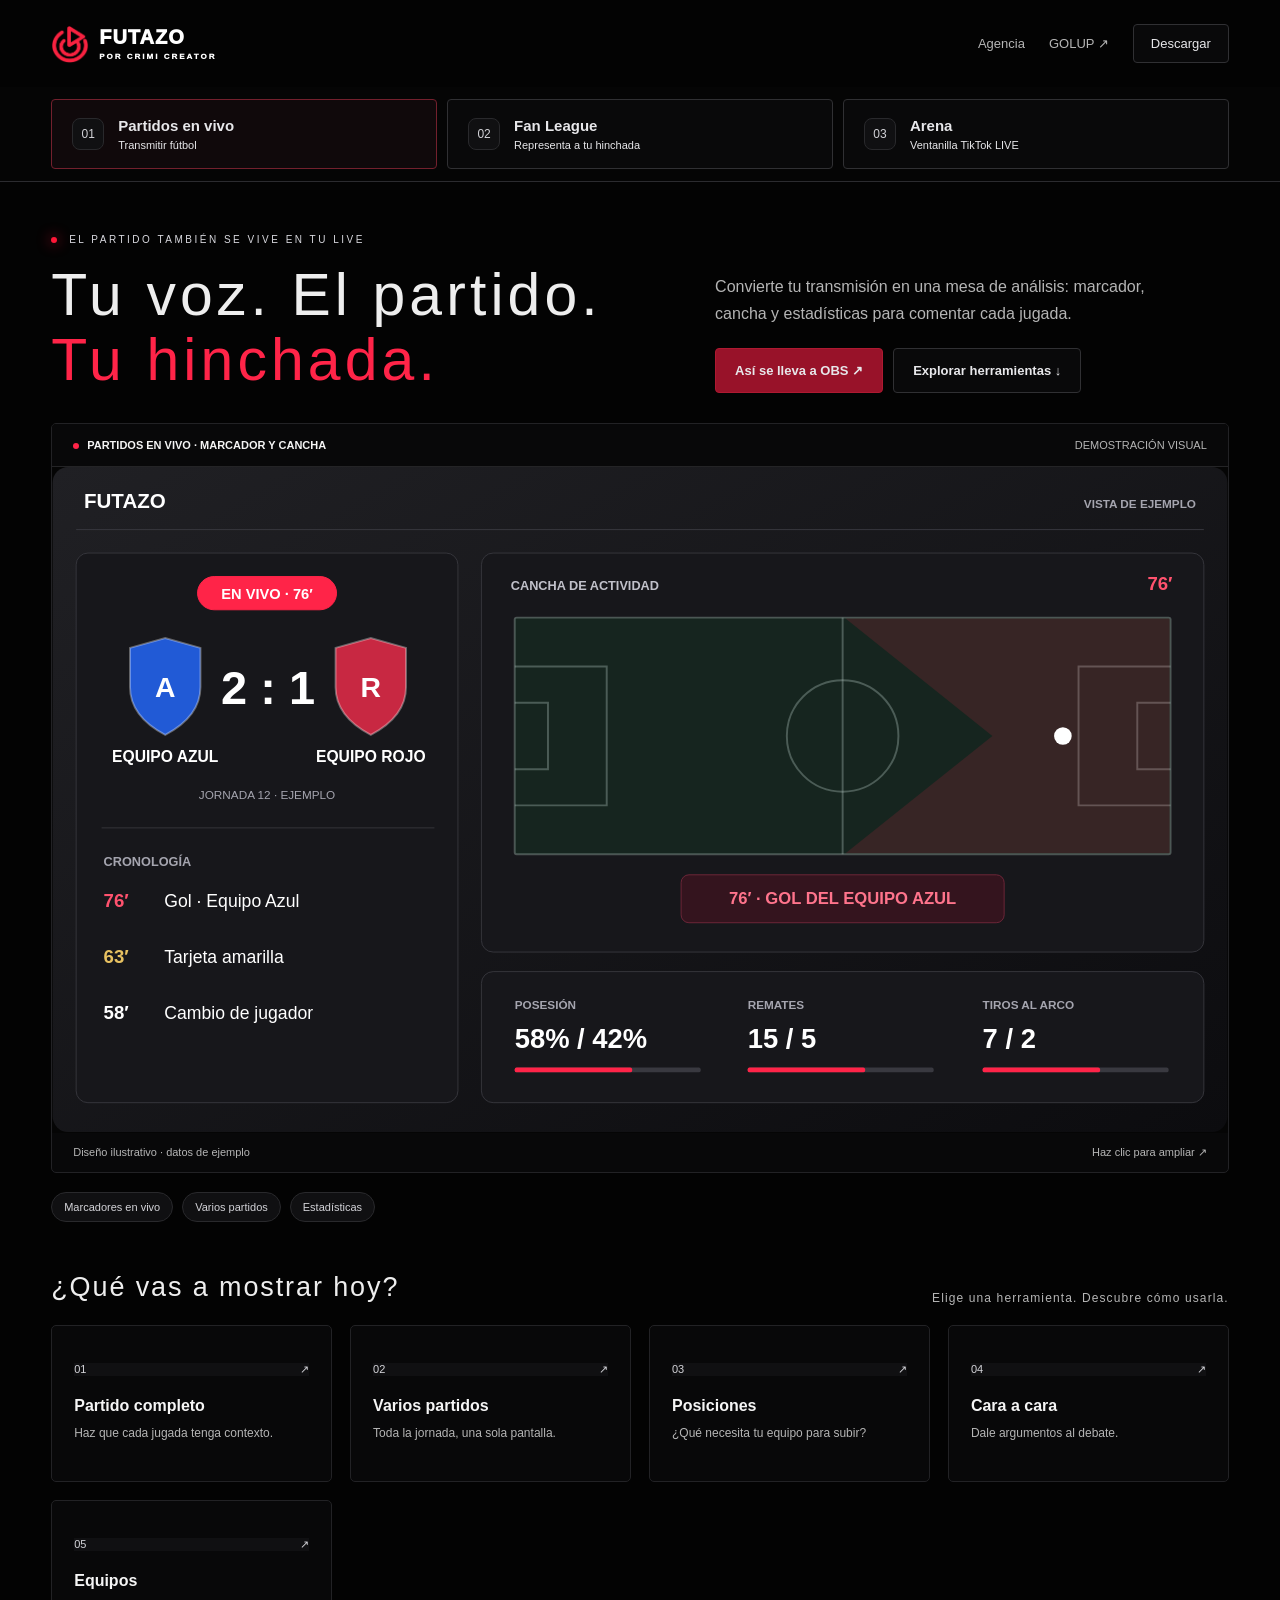
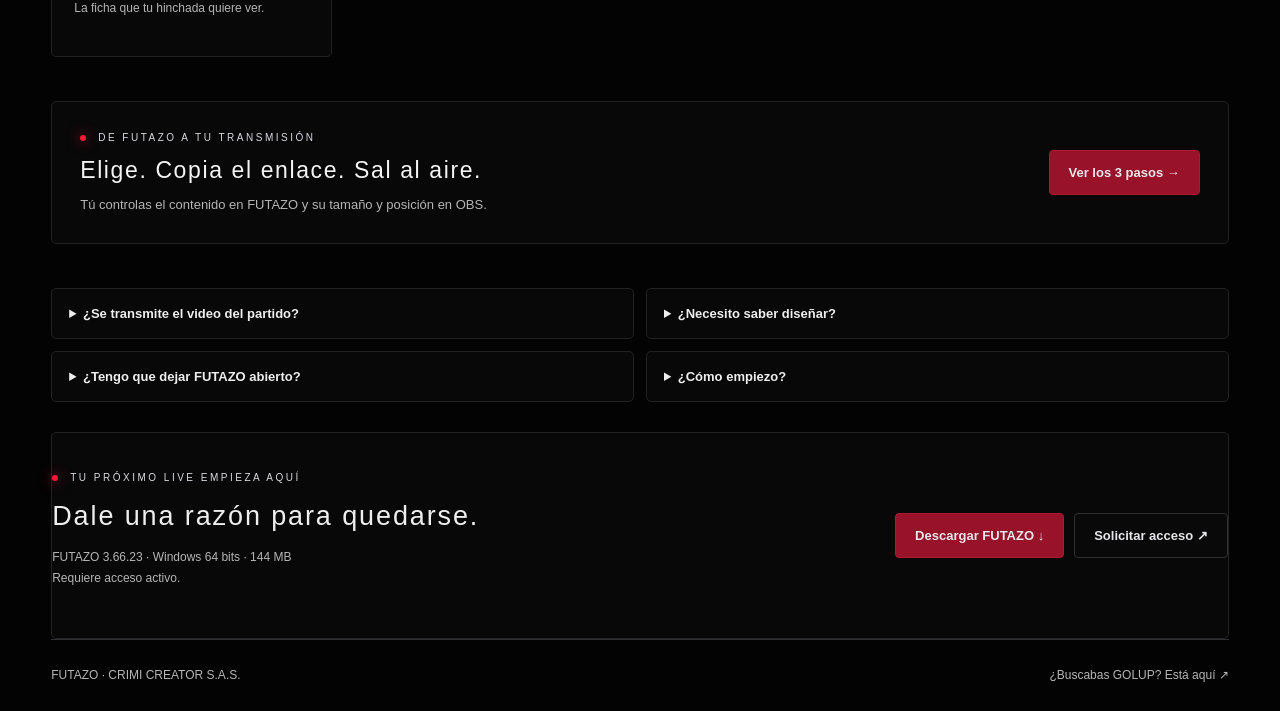
==== commit 5ef53622: "Add files via upload" ====
--- a/futazo.html
+++ b/futazo.html
@@ -7,7 +7,7 @@
 <main class="wrap"><section id="content" aria-live="polite"><div class="intro"><div><p class="eyebrow" id="eyebrow"></p><h1 id="title"></h1></div><div><p class="lead" id="desc"></p><div class="actions"><button class="btn primary" id="how">Así se lleva a OBS ↗</button><a class="btn" href="#herramientas">Explorar herramientas ↓</a></div></div></div><figure class="showcase"><div class="showcase-bar"><b><span class="dot"></span><span id="viewLabel"></span></b><span>DEMOSTRACIÓN VISUAL</span></div><img id="screen" class="screen" alt="" tabindex="0" role="button" aria-label="Ampliar demostración"><figcaption class="caption"><span>Diseño ilustrativo · datos de ejemplo</span><span>Haz clic para ampliar ↗</span></figcaption></figure><div class="tags" id="tags"></div><div class="section-title" id="herramientas"><h2>¿Qué vas a mostrar hoy?</h2><p>Elige una herramienta. Descubre cómo usarla.</p></div><div class="tools" id="tools"></div></section>
 <section class="obs-band"><div><p class="eyebrow" style="margin-bottom:10px">DE FUTAZO A TU TRANSMISIÓN</p><h2>Elige. Copia el enlace. Sal al aire.</h2><p>Tú controlas el contenido en FUTAZO y su tamaño y posición en OBS.</p></div><button class="btn primary" id="obsButton">Ver los 3 pasos →</button></section>
 <div class="faq"><details><summary>¿Se transmite el video del partido?</summary><p>No. FUTAZO presenta marcadores, estadísticas y una cancha de actividad. La imagen del partido no se incluye. Los datos disponibles dependen de la cobertura del proveedor.</p></details><details><summary>¿Necesito saber diseñar?</summary><p>No. Elige una presentación en FUTAZO, copia su enlace y pégalo en OBS. Los diseños ya están preparados.</p></details><details><summary>¿Tengo que dejar FUTAZO abierto?</summary><p>Sí. Mantén la app abierta en el mismo computador mientras transmites sus enlaces locales en OBS.</p></details><details><summary>¿Cómo empiezo?</summary><p>Instala FUTAZO en Windows de 64 bits, activa tu acceso y elige una de las tres secciones. Para participar en Fan League, consulta tu inscripción con la organización.</p></details></div>
-<section class="download" id="descargar"><div><p class="eyebrow" style="margin-bottom:12px">TU PRÓXIMO LIVE EMPIEZA AQUÍ</p><h2>Dale una razón para quedarse.</h2><p>FUTAZO <span data-version>3.65.18</span> · Windows 64 bits · <span id="downloadSize">148 MB</span><br>Requiere acceso activo.</p></div><div class="actions"><a class="btn primary" id="downloadFutazo" href="actualizaciones/futazo/FUTAZO-Setup-3.65.18-x64.exe">Descargar FUTAZO ↓</a><a class="btn" href="https://wa.me/573227339534" target="_blank" rel="noopener">Solicitar acceso ↗</a></div></section></main><footer class="wrap"><span>FUTAZO · CRIMI CREATOR S.A.S.</span><a href="golup.html">¿Buscabas GOLUP? Está aquí ↗</a></footer>
+<section class="download" id="descargar"><div><p class="eyebrow" style="margin-bottom:12px">TU PRÓXIMO LIVE EMPIEZA AQUÍ</p><h2>Dale una razón para quedarse.</h2><p>FUTAZO <span data-version>3.66.23</span> · Windows 64 bits · <span id="downloadSize">144 MB</span><br>Requiere acceso activo.</p></div><div class="actions"><a class="btn primary" id="downloadFutazo" href="https://github.com/crimidop3-source/crimifutbol-web/releases/download/futazo-v3.66.23/FUTAZO-Setup-3.66.23-x64.exe">Descargar FUTAZO ↓</a><a class="btn" href="https://wa.me/573227339534" target="_blank" rel="noopener">Solicitar acceso ↗</a></div></section></main><footer class="wrap"><span>FUTAZO · CRIMI CREATOR S.A.S.</span><a href="golup.html">¿Buscabas GOLUP? Está aquí ↗</a></footer>
 <dialog id="detail" aria-labelledby="detailTitle"><button class="close" aria-label="Cerrar">×</button><p class="eyebrow" id="detailEyebrow">EXPLORA FUTAZO</p><h2 id="detailTitle"></h2><div id="detailBody"></div></dialog><dialog id="zoom" aria-label="Demostración ampliada de FUTAZO"><button class="close" aria-label="Cerrar">×</button><img id="zoomImage" alt=""></dialog><script>
 const data={"partidos": {"eyebrow": "EL PARTIDO TAMBIÉN SE VIVE EN TU LIVE", "title": "Tu voz. El partido. <em>Tu hinchada.</em>", "desc": "Convierte tu transmisión en una mesa de análisis: marcador, cancha y estadísticas para comentar cada jugada.", "tags": ["Marcadores en vivo", "Varios partidos", "Estadísticas"], "tools": [["Partido completo", "Haz que cada jugada tenga contexto.", "Elige un partido y abre su ficha. Cambia entre cancha, alineaciones, cronología y estadísticas disponibles.", "Copia el enlace de esa presentación y agrégalo como fuente de navegador."], ["Varios partidos", "Toda la jornada, una sola pantalla.", "Selecciona los encuentros y una distribución: marcadores compactos o un partido destacado con los demás alrededor. También puedes presentar partidos finalizados.", "Copia el enlace de la selección. Cambia el partido destacado desde FUTAZO."], ["Posiciones", "¿Qué necesita tu equipo para subir?", "Selecciona competición, temporada y fase disponible. Presenta la tabla y el número de equipos que quieras mostrar.", "Usa su propio enlace para colocar la tabla junto al marcador en OBS."], ["Cara a cara", "Dale argumentos al debate.", "Compara los equipos y sus estadísticas dentro de la temporada seleccionada.", "Abre la presentación de cara a cara y copia su enlace."], ["Equipos", "La ficha que tu hinchada quiere ver.", "Selecciona un equipo para explorar su información, partidos y estadísticas disponibles.", "Presenta esa vista y copia el enlace correspondiente."]]}, "fan-league": {"eyebrow": "TU HINCHADA TIENE QUIÉN LA REPRESENTE", "title": "No solo mires la liga.<br><em>Sé parte de ella.</em>", "desc": "Una competencia entre creadores que representan a sus hinchadas. Batallas, vidas y una tabla que cuenta quién está haciendo historia.", "tags": ["Liga · dorado", "Ascenso · rojo", "Copa · verde"], "tools": [["Batalla y vidas", "Cada vida hace que el duelo importe.", "Prepara el marco de tu equipo y controla las vidas durante la batalla. Usa los estados de final o puesto obtenido cuando corresponda.", "Copia el enlace de Batalla. El marco acompaña tu cámara con el centro transparente."], ["Posiciones", "Que todos sepan quién va arriba.", "Muestra foto, creador, equipo, partidos jugados, puntos y puntos de batalla. Estos últimos desempatan cuando hay igualdad de puntos.", "Elige la vista y copia su enlace. El administrador registra los resultados."], ["Calendario y batallas", "Dale una cita a tu comunidad.", "Consulta los próximos enfrentamientos y presenta una batalla o una selección de varias.", "Elige una distribución preestablecida y lleva su enlace a OBS."], ["Creadores", "Ponle rostro a la rivalidad.", "Abre la ficha de un participante para mostrar sus estadísticas y próximos encuentros.", "Presenta la ficha desde Fan League y utiliza el enlace de esa vista."]]}, "arena": {"eyebrow": "DOS INVITADOS. UNA HINCHADA MIRANDO.", "title": "Sube a ventanilla.<br><em>Demuestra lo que sabes.</em>", "desc": "Retos de fútbol para enfrentar a dos participantes o equipos. Tú conduces el juego y asignas los puntos: el primero en llegar a 10 gana.", "tags": ["8 dinámicas", "Duelo o equipos", "Primero a 10"], "tools": [["El infiltrado", "Uno no encaja. ¿Quién lo encuentra?", "Presenta cinco jugadores: cuatro cumplen una condición y uno es el infiltrado. Deja que los participantes lo identifiquen.", "Abre esta dinámica y copia su enlace de overlay."], ["Carrera de pistas", "Menos pistas. Más mérito.", "Revela pistas poco a poco para que los participantes descubran la respuesta.", "Copia el enlace del juego y muestra las pistas desde FUTAZO."], ["Ruta del crack", "Su carrera es la pista.", "Muestra el recorrido por clubes y reta a los invitados a reconocer al futbolista.", "Usa el enlace de esta dinámica como fuente de navegador."], ["Subasta del conocimiento", "¿Cuántas respuestas te atreves a dar?", "Los participantes apuestan cuántas respuestas conocen de una categoría. El reto es cumplir lo prometido.", "Copia su enlace y controla la ronda desde la app."], ["Bomba futbolera", "Piensa rápido. El tiempo corre.", "Lanza el reto y usa el temporizador para poner presión a las respuestas.", "Muestra el juego con su enlace y controla el tiempo en FUTAZO."], ["Sobrevive 60 segundos", "Un minuto. Tres vidas.", "Pon a prueba sus conocimientos contra el reloj y controla las vidas durante el reto.", "Copia el enlace de la dinámica y maneja la ronda desde la app."], ["Rey de la ventanilla", "El trono necesita un dueño.", "Enfrenta al rey con un retador en una ronda de preguntas. Decide quién conserva el puesto.", "Añade el enlace del juego a OBS y conduce el enfrentamiento."], ["Duelo de hinchadas", "Que responda tu equipo.", "Enfrenta a las hinchadas con una mezcla de cinco pruebas futboleras.", "Copia el enlace y administra los retos desde FUTAZO."]]}},images={"partidos": "assets/demo-partidos.svg?v=minimal3", "fan-league": "assets/demo-fan-league.svg?v=minimal3", "arena": "assets/demo-arena.svg?v=minimal3"},$=id=>document.getElementById(id);let active='partidos';
 const labels={'partidos':'PARTIDOS EN VIVO · MARCADOR Y CANCHA','fan-league':'FAN LEAGUE · TABLA DE POSICIONES','arena':'ARENA · EL INFILTRADO'};
@@ -16,5 +16,5 @@
 function showTool(t){openDetail(t[0],'<p>'+t[1]+'</p><div class="step"><b>01</b><div><strong>En FUTAZO</strong><p>'+t[2]+'</p></div></div><div class="step"><b>02</b><div><strong>En tu transmisión</strong><p>'+t[3]+'</p></div></div><p class="note">'+(active==='arena'?'Tú validas las respuestas y asignas los puntos del duelo. Al llegar a 10, celebra al ganador y reinicia con nuevos participantes.':active==='partidos'?'Alineaciones, eventos y estadísticas se muestran cuando el proveedor los entrega. La cancha representa actividad; no rastrea la posición exacta del balón.':'La organización administra participantes y resultados. El creador prepara lo que muestra en su transmisión.')+'</p><button class="btn primary" id="insideObs">¿Cómo lo pego en OBS? →</button>');$('insideObs').onclick=obs;}
 function obs(){if($('detail').open)$('detail').close();openDetail('Tu overlay en OBS, en 3 pasos.','<div class="step"><b>01</b><div><strong>Elige lo que quieres mostrar</strong><p>En FUTAZO abre '+(active==='partidos'?'Fútbol en vivo':active==='fan-league'?'Fan League':'Arena')+', prepara la vista y pulsa el botón para copiar su enlace de OBS.</p></div></div><div class="step"><b>02</b><div><strong>Pégalo como fuente de navegador</strong><p>En OBS: <b>Fuentes → + → Navegador</b>. Ponle un nombre y pega el enlace en el campo <b>URL</b>.</p></div></div><div class="step"><b>03</b><div><strong>Ajusta el formato y acomódalo</strong><p>Usa las dimensiones indicadas por FUTAZO para ese enlace. Después mueve y cambia el tamaño de la fuente en OBS.</p></div></div><div class="size-switch" aria-label="Ejemplos de formato"><button data-size="v" aria-pressed="true">Vertical</button><button data-size="h" aria-pressed="false">Horizontal</button></div><div class="dimensions"><span>ANCHO<b id="w">1080</b></span><span>ALTO<b id="h">1920</b></span></div><p class="note">Mantén FUTAZO abierto en el mismo PC. Para mostrar dos vistas independientes, utiliza dos enlaces distintos. En Arena usa el formato que indica su overlay.</p>');document.querySelectorAll('[data-size]').forEach(b=>b.onclick=()=>{$('w').textContent=b.dataset.size==='v'?'1080':'1920';$('h').textContent=b.dataset.size==='v'?'1920':'1080';document.querySelectorAll('[data-size]').forEach(x=>x.setAttribute('aria-pressed',String(x===b)));});}
 $('how').onclick=obs;$('obsButton').onclick=obs;document.querySelectorAll('dialog').forEach(d=>{d.querySelector('.close').onclick=()=>d.close();d.addEventListener('click',e=>{if(e.target===d){const r=d.getBoundingClientRect();if(e.clientX<r.left||e.clientX>r.right||e.clientY<r.top||e.clientY>r.bottom)d.close();}})});function zoom(){$('zoomImage').src=images[active];$('zoomImage').alt=$('screen').alt;$('zoom').showModal();}$('screen').onclick=zoom;$('screen').onkeydown=e=>{if(e.key==='Enter'||e.key===' '){e.preventDefault();zoom();}};function route(){const k=location.hash.slice(1);if(data[k]){render(k);window.scrollTo({top:0,behavior:'instant'});}}addEventListener('hashchange',route);render(data[location.hash.slice(1)]?location.hash.slice(1):'partidos');
-(async()=>{try{const r=await fetch('data/futazo.json',{cache:'no-store'});if(!r.ok)return;const c=await r.json();if(typeof c.version==='string')document.querySelectorAll('[data-version]').forEach(e=>e.textContent=c.version);if(typeof c.size==='string')$('downloadSize').textContent=c.size;if(typeof c.downloadUrl==='string'&&c.downloadUrl.trim()){const u=new URL(c.downloadUrl,location.href);if(u.protocol==='https:'||u.origin===location.origin)$('downloadFutazo').href=u.href;}}catch{}})();
+(async()=>{try{const r=await fetch('data/futazo.json',{cache:'no-store'});if(!r.ok)return;const c=await r.json();const baseline=[3,66,23];if(!/^\d+\.\d+\.\d+$/.test(c.version||''))return;const incoming=c.version.split('.').map(Number);let newer=false;for(let i=0;i<3;i++){if(incoming[i]!==baseline[i]){newer=incoming[i]>baseline[i];break;}}if(!newer||typeof c.downloadUrl!=='string'||!c.downloadUrl.trim())return;const candidate=new URL(c.downloadUrl,location.href);if(candidate.protocol!=='https:'&&candidate.origin!==location.origin)return;if(typeof c.version==='string')document.querySelectorAll('[data-version]').forEach(e=>e.textContent=c.version);if(typeof c.size==='string')$('downloadSize').textContent=c.size;if(typeof c.downloadUrl==='string'&&c.downloadUrl.trim()){const u=new URL(c.downloadUrl,location.href);if(u.protocol==='https:'||u.origin===location.origin)$('downloadFutazo').href=u.href;}}catch{}})();
 </script></body></html>
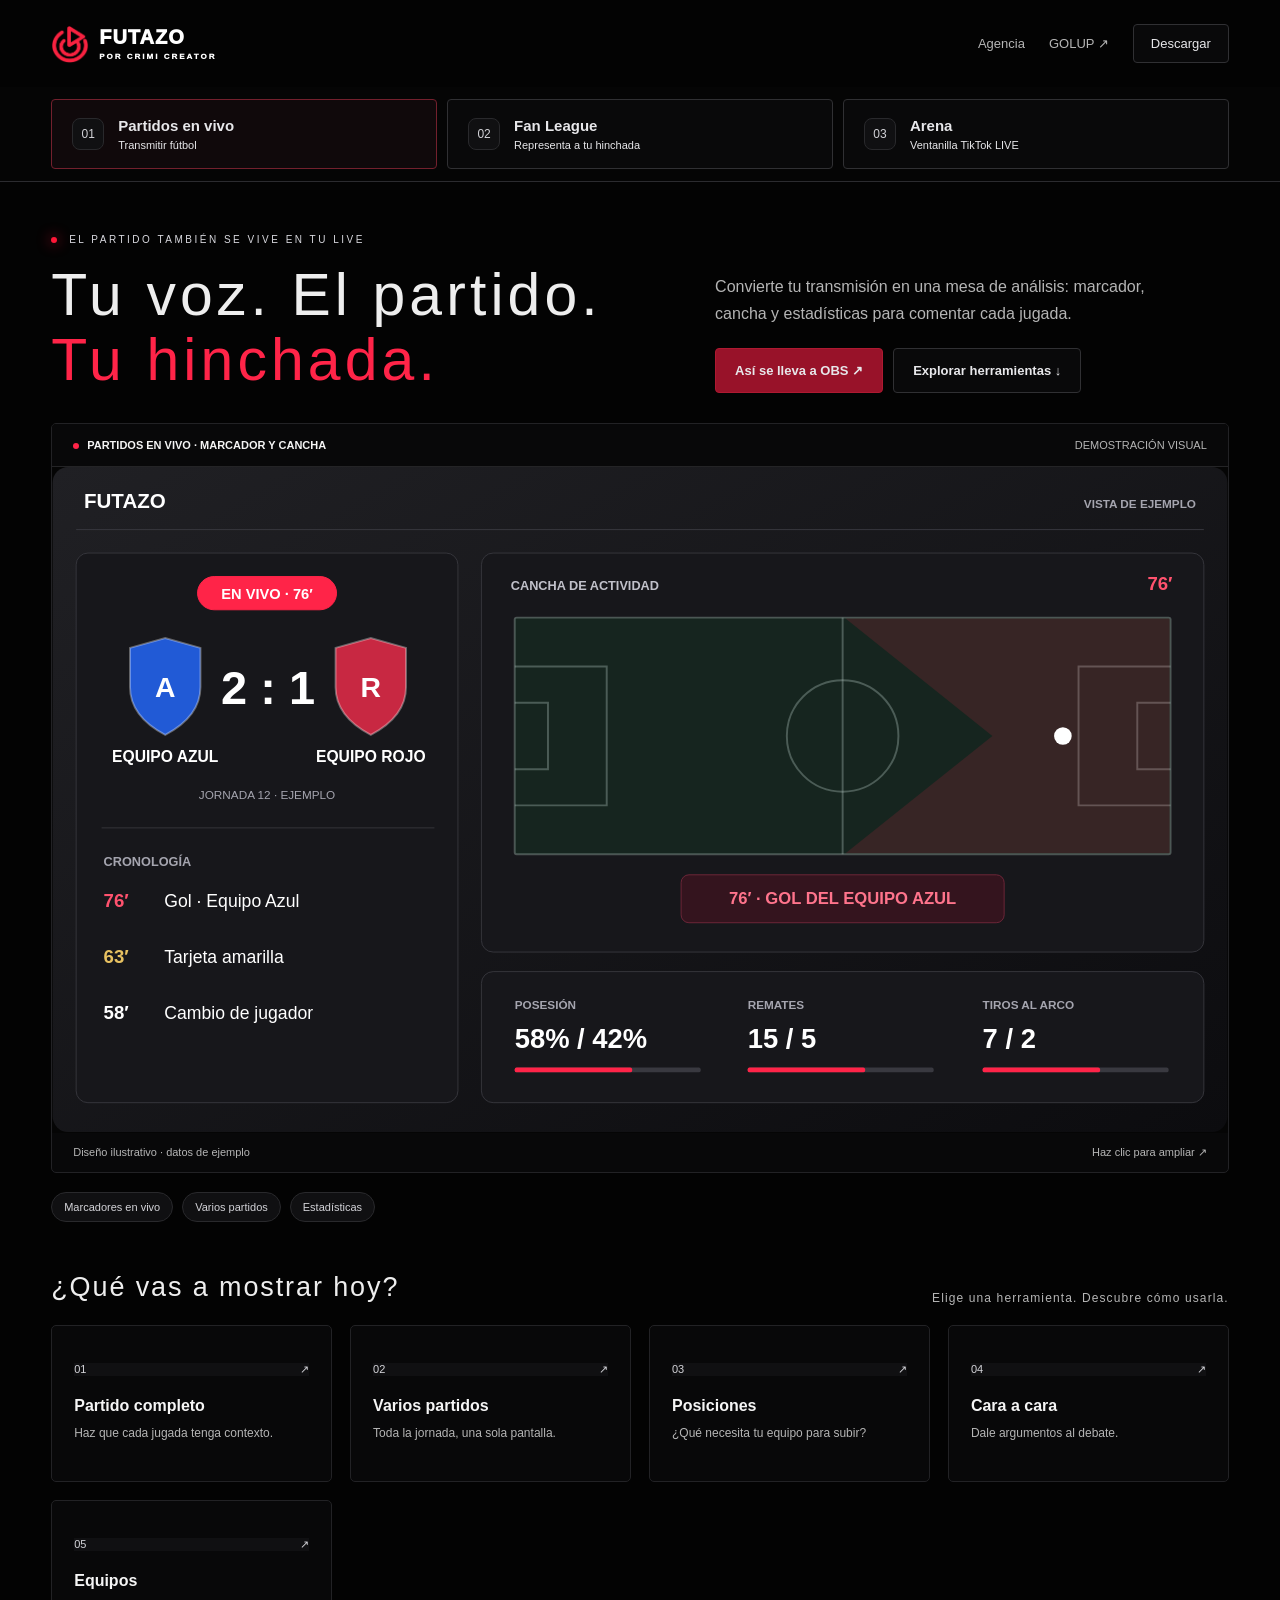
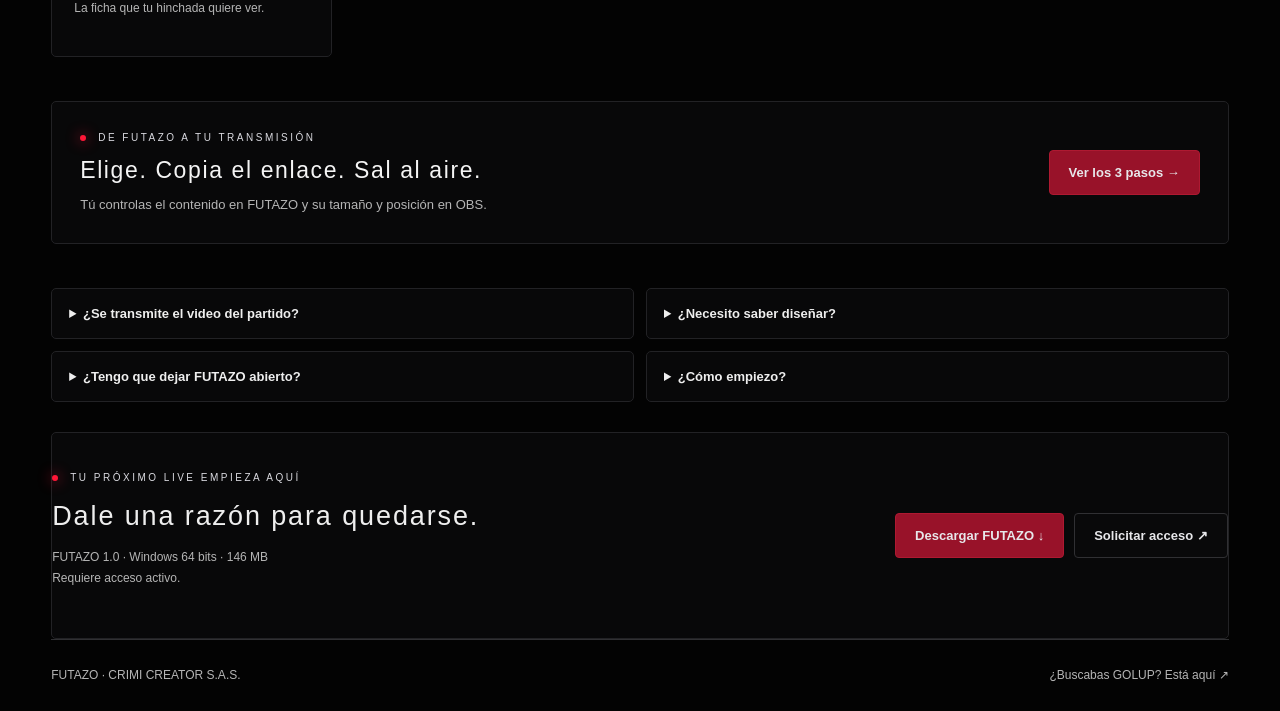
==== commit 21adcb90: "Point FUTAZO website download to final Windows 1.0 installer" ====
--- a/futazo.html
+++ b/futazo.html
@@ -7,7 +7,7 @@
 <main class="wrap"><section id="content" aria-live="polite"><div class="intro"><div><p class="eyebrow" id="eyebrow"></p><h1 id="title"></h1></div><div><p class="lead" id="desc"></p><div class="actions"><button class="btn primary" id="how">Así se lleva a OBS ↗</button><a class="btn" href="#herramientas">Explorar herramientas ↓</a></div></div></div><figure class="showcase"><div class="showcase-bar"><b><span class="dot"></span><span id="viewLabel"></span></b><span>DEMOSTRACIÓN VISUAL</span></div><img id="screen" class="screen" alt="" tabindex="0" role="button" aria-label="Ampliar demostración"><figcaption class="caption"><span>Diseño ilustrativo · datos de ejemplo</span><span>Haz clic para ampliar ↗</span></figcaption></figure><div class="tags" id="tags"></div><div class="section-title" id="herramientas"><h2>¿Qué vas a mostrar hoy?</h2><p>Elige una herramienta. Descubre cómo usarla.</p></div><div class="tools" id="tools"></div></section>
 <section class="obs-band"><div><p class="eyebrow" style="margin-bottom:10px">DE FUTAZO A TU TRANSMISIÓN</p><h2>Elige. Copia el enlace. Sal al aire.</h2><p>Tú controlas el contenido en FUTAZO y su tamaño y posición en OBS.</p></div><button class="btn primary" id="obsButton">Ver los 3 pasos →</button></section>
 <div class="faq"><details><summary>¿Se transmite el video del partido?</summary><p>No. FUTAZO presenta marcadores, estadísticas y una cancha de actividad. La imagen del partido no se incluye. Los datos disponibles dependen de la cobertura del proveedor.</p></details><details><summary>¿Necesito saber diseñar?</summary><p>No. Elige una presentación en FUTAZO, copia su enlace y pégalo en OBS. Los diseños ya están preparados.</p></details><details><summary>¿Tengo que dejar FUTAZO abierto?</summary><p>Sí. Mantén la app abierta en el mismo computador mientras transmites sus enlaces locales en OBS.</p></details><details><summary>¿Cómo empiezo?</summary><p>Instala FUTAZO en Windows de 64 bits, activa tu acceso y elige una de las tres secciones. Para participar en Fan League, consulta tu inscripción con la organización.</p></details></div>
-<section class="download" id="descargar"><div><p class="eyebrow" style="margin-bottom:12px">TU PRÓXIMO LIVE EMPIEZA AQUÍ</p><h2>Dale una razón para quedarse.</h2><p>FUTAZO <span data-version>3.66.23</span> · Windows 64 bits · <span id="downloadSize">144 MB</span><br>Requiere acceso activo.</p></div><div class="actions"><a class="btn primary" id="downloadFutazo" href="https://github.com/crimidop3-source/crimifutbol-web/releases/download/futazo-v3.66.23/FUTAZO-Setup-3.66.23-x64.exe">Descargar FUTAZO ↓</a><a class="btn" href="https://wa.me/573227339534" target="_blank" rel="noopener">Solicitar acceso ↗</a></div></section></main><footer class="wrap"><span>FUTAZO · CRIMI CREATOR S.A.S.</span><a href="golup.html">¿Buscabas GOLUP? Está aquí ↗</a></footer>
+<section class="download" id="descargar"><div><p class="eyebrow" style="margin-bottom:12px">TU PRÓXIMO LIVE EMPIEZA AQUÍ</p><h2>Dale una razón para quedarse.</h2><p>FUTAZO <span data-version>1.0</span> · Windows 64 bits · <span id="downloadSize">146 MB</span><br>Requiere acceso activo.</p></div><div class="actions"><a class="btn primary" id="downloadFutazo" href="https://github.com/crimidop3-source/crimifutbol-web/releases/download/futazo-v3.66.23/FUTAZO-Setup-1.0-x64.exe">Descargar FUTAZO ↓</a><a class="btn" href="https://wa.me/573227339534" target="_blank" rel="noopener">Solicitar acceso ↗</a></div></section></main><footer class="wrap"><span>FUTAZO · CRIMI CREATOR S.A.S.</span><a href="golup.html">¿Buscabas GOLUP? Está aquí ↗</a></footer>
 <dialog id="detail" aria-labelledby="detailTitle"><button class="close" aria-label="Cerrar">×</button><p class="eyebrow" id="detailEyebrow">EXPLORA FUTAZO</p><h2 id="detailTitle"></h2><div id="detailBody"></div></dialog><dialog id="zoom" aria-label="Demostración ampliada de FUTAZO"><button class="close" aria-label="Cerrar">×</button><img id="zoomImage" alt=""></dialog><script>
 const data={"partidos": {"eyebrow": "EL PARTIDO TAMBIÉN SE VIVE EN TU LIVE", "title": "Tu voz. El partido. <em>Tu hinchada.</em>", "desc": "Convierte tu transmisión en una mesa de análisis: marcador, cancha y estadísticas para comentar cada jugada.", "tags": ["Marcadores en vivo", "Varios partidos", "Estadísticas"], "tools": [["Partido completo", "Haz que cada jugada tenga contexto.", "Elige un partido y abre su ficha. Cambia entre cancha, alineaciones, cronología y estadísticas disponibles.", "Copia el enlace de esa presentación y agrégalo como fuente de navegador."], ["Varios partidos", "Toda la jornada, una sola pantalla.", "Selecciona los encuentros y una distribución: marcadores compactos o un partido destacado con los demás alrededor. También puedes presentar partidos finalizados.", "Copia el enlace de la selección. Cambia el partido destacado desde FUTAZO."], ["Posiciones", "¿Qué necesita tu equipo para subir?", "Selecciona competición, temporada y fase disponible. Presenta la tabla y el número de equipos que quieras mostrar.", "Usa su propio enlace para colocar la tabla junto al marcador en OBS."], ["Cara a cara", "Dale argumentos al debate.", "Compara los equipos y sus estadísticas dentro de la temporada seleccionada.", "Abre la presentación de cara a cara y copia su enlace."], ["Equipos", "La ficha que tu hinchada quiere ver.", "Selecciona un equipo para explorar su información, partidos y estadísticas disponibles.", "Presenta esa vista y copia el enlace correspondiente."]]}, "fan-league": {"eyebrow": "TU HINCHADA TIENE QUIÉN LA REPRESENTE", "title": "No solo mires la liga.<br><em>Sé parte de ella.</em>", "desc": "Una competencia entre creadores que representan a sus hinchadas. Batallas, vidas y una tabla que cuenta quién está haciendo historia.", "tags": ["Liga · dorado", "Ascenso · rojo", "Copa · verde"], "tools": [["Batalla y vidas", "Cada vida hace que el duelo importe.", "Prepara el marco de tu equipo y controla las vidas durante la batalla. Usa los estados de final o puesto obtenido cuando corresponda.", "Copia el enlace de Batalla. El marco acompaña tu cámara con el centro transparente."], ["Posiciones", "Que todos sepan quién va arriba.", "Muestra foto, creador, equipo, partidos jugados, puntos y puntos de batalla. Estos últimos desempatan cuando hay igualdad de puntos.", "Elige la vista y copia su enlace. El administrador registra los resultados."], ["Calendario y batallas", "Dale una cita a tu comunidad.", "Consulta los próximos enfrentamientos y presenta una batalla o una selección de varias.", "Elige una distribución preestablecida y lleva su enlace a OBS."], ["Creadores", "Ponle rostro a la rivalidad.", "Abre la ficha de un participante para mostrar sus estadísticas y próximos encuentros.", "Presenta la ficha desde Fan League y utiliza el enlace de esa vista."]]}, "arena": {"eyebrow": "DOS INVITADOS. UNA HINCHADA MIRANDO.", "title": "Sube a ventanilla.<br><em>Demuestra lo que sabes.</em>", "desc": "Retos de fútbol para enfrentar a dos participantes o equipos. Tú conduces el juego y asignas los puntos: el primero en llegar a 10 gana.", "tags": ["8 dinámicas", "Duelo o equipos", "Primero a 10"], "tools": [["El infiltrado", "Uno no encaja. ¿Quién lo encuentra?", "Presenta cinco jugadores: cuatro cumplen una condición y uno es el infiltrado. Deja que los participantes lo identifiquen.", "Abre esta dinámica y copia su enlace de overlay."], ["Carrera de pistas", "Menos pistas. Más mérito.", "Revela pistas poco a poco para que los participantes descubran la respuesta.", "Copia el enlace del juego y muestra las pistas desde FUTAZO."], ["Ruta del crack", "Su carrera es la pista.", "Muestra el recorrido por clubes y reta a los invitados a reconocer al futbolista.", "Usa el enlace de esta dinámica como fuente de navegador."], ["Subasta del conocimiento", "¿Cuántas respuestas te atreves a dar?", "Los participantes apuestan cuántas respuestas conocen de una categoría. El reto es cumplir lo prometido.", "Copia su enlace y controla la ronda desde la app."], ["Bomba futbolera", "Piensa rápido. El tiempo corre.", "Lanza el reto y usa el temporizador para poner presión a las respuestas.", "Muestra el juego con su enlace y controla el tiempo en FUTAZO."], ["Sobrevive 60 segundos", "Un minuto. Tres vidas.", "Pon a prueba sus conocimientos contra el reloj y controla las vidas durante el reto.", "Copia el enlace de la dinámica y maneja la ronda desde la app."], ["Rey de la ventanilla", "El trono necesita un dueño.", "Enfrenta al rey con un retador en una ronda de preguntas. Decide quién conserva el puesto.", "Añade el enlace del juego a OBS y conduce el enfrentamiento."], ["Duelo de hinchadas", "Que responda tu equipo.", "Enfrenta a las hinchadas con una mezcla de cinco pruebas futboleras.", "Copia el enlace y administra los retos desde FUTAZO."]]}},images={"partidos": "assets/demo-partidos.svg?v=minimal3", "fan-league": "assets/demo-fan-league.svg?v=minimal3", "arena": "assets/demo-arena.svg?v=minimal3"},$=id=>document.getElementById(id);let active='partidos';
 const labels={'partidos':'PARTIDOS EN VIVO · MARCADOR Y CANCHA','fan-league':'FAN LEAGUE · TABLA DE POSICIONES','arena':'ARENA · EL INFILTRADO'};
@@ -16,5 +16,5 @@
 function showTool(t){openDetail(t[0],'<p>'+t[1]+'</p><div class="step"><b>01</b><div><strong>En FUTAZO</strong><p>'+t[2]+'</p></div></div><div class="step"><b>02</b><div><strong>En tu transmisión</strong><p>'+t[3]+'</p></div></div><p class="note">'+(active==='arena'?'Tú validas las respuestas y asignas los puntos del duelo. Al llegar a 10, celebra al ganador y reinicia con nuevos participantes.':active==='partidos'?'Alineaciones, eventos y estadísticas se muestran cuando el proveedor los entrega. La cancha representa actividad; no rastrea la posición exacta del balón.':'La organización administra participantes y resultados. El creador prepara lo que muestra en su transmisión.')+'</p><button class="btn primary" id="insideObs">¿Cómo lo pego en OBS? →</button>');$('insideObs').onclick=obs;}
 function obs(){if($('detail').open)$('detail').close();openDetail('Tu overlay en OBS, en 3 pasos.','<div class="step"><b>01</b><div><strong>Elige lo que quieres mostrar</strong><p>En FUTAZO abre '+(active==='partidos'?'Fútbol en vivo':active==='fan-league'?'Fan League':'Arena')+', prepara la vista y pulsa el botón para copiar su enlace de OBS.</p></div></div><div class="step"><b>02</b><div><strong>Pégalo como fuente de navegador</strong><p>En OBS: <b>Fuentes → + → Navegador</b>. Ponle un nombre y pega el enlace en el campo <b>URL</b>.</p></div></div><div class="step"><b>03</b><div><strong>Ajusta el formato y acomódalo</strong><p>Usa las dimensiones indicadas por FUTAZO para ese enlace. Después mueve y cambia el tamaño de la fuente en OBS.</p></div></div><div class="size-switch" aria-label="Ejemplos de formato"><button data-size="v" aria-pressed="true">Vertical</button><button data-size="h" aria-pressed="false">Horizontal</button></div><div class="dimensions"><span>ANCHO<b id="w">1080</b></span><span>ALTO<b id="h">1920</b></span></div><p class="note">Mantén FUTAZO abierto en el mismo PC. Para mostrar dos vistas independientes, utiliza dos enlaces distintos. En Arena usa el formato que indica su overlay.</p>');document.querySelectorAll('[data-size]').forEach(b=>b.onclick=()=>{$('w').textContent=b.dataset.size==='v'?'1080':'1920';$('h').textContent=b.dataset.size==='v'?'1920':'1080';document.querySelectorAll('[data-size]').forEach(x=>x.setAttribute('aria-pressed',String(x===b)));});}
 $('how').onclick=obs;$('obsButton').onclick=obs;document.querySelectorAll('dialog').forEach(d=>{d.querySelector('.close').onclick=()=>d.close();d.addEventListener('click',e=>{if(e.target===d){const r=d.getBoundingClientRect();if(e.clientX<r.left||e.clientX>r.right||e.clientY<r.top||e.clientY>r.bottom)d.close();}})});function zoom(){$('zoomImage').src=images[active];$('zoomImage').alt=$('screen').alt;$('zoom').showModal();}$('screen').onclick=zoom;$('screen').onkeydown=e=>{if(e.key==='Enter'||e.key===' '){e.preventDefault();zoom();}};function route(){const k=location.hash.slice(1);if(data[k]){render(k);window.scrollTo({top:0,behavior:'instant'});}}addEventListener('hashchange',route);render(data[location.hash.slice(1)]?location.hash.slice(1):'partidos');
-(async()=>{try{const r=await fetch('data/futazo.json',{cache:'no-store'});if(!r.ok)return;const c=await r.json();const baseline=[3,66,23];if(!/^\d+\.\d+\.\d+$/.test(c.version||''))return;const incoming=c.version.split('.').map(Number);let newer=false;for(let i=0;i<3;i++){if(incoming[i]!==baseline[i]){newer=incoming[i]>baseline[i];break;}}if(!newer||typeof c.downloadUrl!=='string'||!c.downloadUrl.trim())return;const candidate=new URL(c.downloadUrl,location.href);if(candidate.protocol!=='https:'&&candidate.origin!==location.origin)return;if(typeof c.version==='string')document.querySelectorAll('[data-version]').forEach(e=>e.textContent=c.version);if(typeof c.size==='string')$('downloadSize').textContent=c.size;if(typeof c.downloadUrl==='string'&&c.downloadUrl.trim()){const u=new URL(c.downloadUrl,location.href);if(u.protocol==='https:'||u.origin===location.origin)$('downloadFutazo').href=u.href;}}catch{}})();
+(async()=>{try{const r=await fetch('data/futazo.json',{cache:'no-store'});if(!r.ok)return;const c=await r.json();if(!/^\\d+\\.\\d+(?:\\.\\d+)?$/.test(c.version||'')||typeof c.downloadUrl!=='string')return;const u=new URL(c.downloadUrl,location.href);if(u.protocol!=='https:'||u.hostname!=='github.com'||!u.pathname.startsWith('/crimidop3-source/crimifutbol-web/releases/download/futazo-v3.66.23/')||!u.pathname.endsWith('.exe'))return;$('downloadFutazo').href=u.href;document.querySelectorAll('[data-version]').forEach(e=>e.textContent=c.version);if(typeof c.size==='string')$('downloadSize').textContent=c.size;}catch{}})();
 </script></body></html>
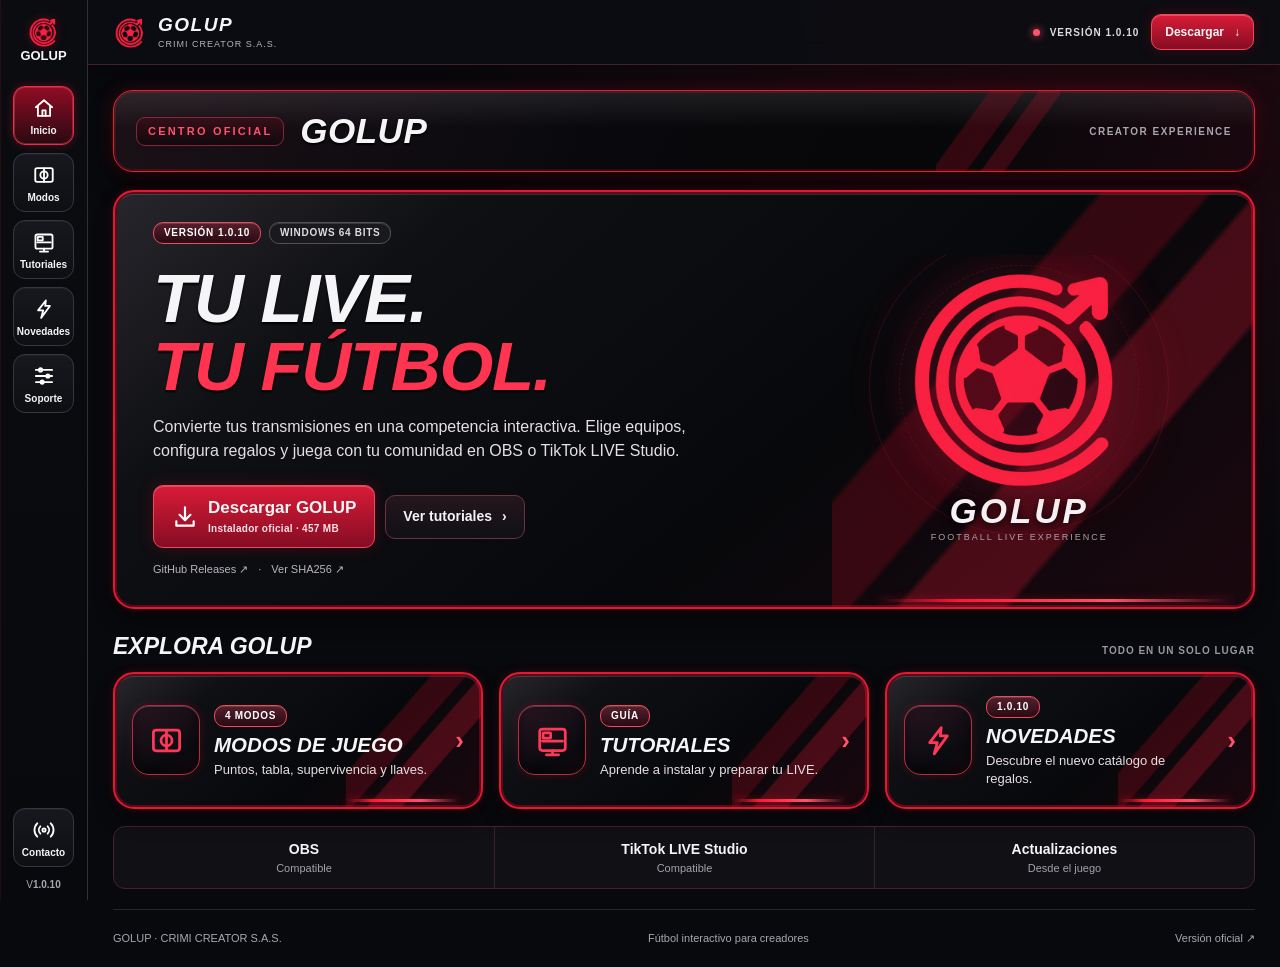
==== commit bc0a596d: "Add files via upload" ====
--- a/futazo.html
+++ b/futazo.html
@@ -1,20 +1 @@
-<!doctype html><html lang="es"><head><meta charset="utf-8"><meta name="viewport" content="width=device-width,initial-scale=1"><meta name="theme-color" content="#0d0d10"><meta name="description" content="Dale fútbol a tu live con FUTAZO. Marcadores y estadísticas, Fan League y juegos para ventanilla. Descubre cómo llevarlos a OBS."><title>FUTAZO · Tu fútbol. Tu hinchada. Tu live.</title><style>
-:root{color-scheme:dark;--bg:#0d0d10;--text:#f0f6fa;--muted:#b0b0b9;--accent:#ff2448;--line:#34343c}*{box-sizing:border-box}body{margin:0;background:var(--bg);color:var(--text);font-family:Inter,Segoe UI,Arial,sans-serif}button,a{-webkit-tap-highlight-color:transparent}button{font:inherit;cursor:pointer}a{color:inherit;text-decoration:none}button:focus-visible,a:focus-visible,summary:focus-visible{outline:3px solid var(--accent);outline-offset:5px}.wrap{width:min(1240px,92%);margin:auto}header{display:flex;align-items:center;justify-content:space-between;padding:24px 0}.brand{font-size:25px;font-weight:950;letter-spacing:-1px;color:var(--accent)}.brand img{width:148px;max-height:48px}header nav{display:flex;gap:24px;align-items:center;font-size:13px;color:var(--muted)}.pill{border:1px solid var(--line);border-radius:9px;padding:11px 17px}.switch-wrap{position:sticky;top:0;z-index:20;background:#0d0d10f5;backdrop-filter:blur(16px);border-bottom:1px solid var(--line)}.switch{display:grid;grid-template-columns:repeat(3,1fr);gap:10px;padding:12px 0}.switch a{display:flex;gap:14px;align-items:center;border:1px solid var(--line);border-radius:12px;padding:17px 20px;background:#18181e;color:var(--muted)}.switch a[aria-current=page]{border-color:var(--accent);background:color-mix(in srgb,var(--accent) 9%,#18181e);color:var(--text)}.switch .num{font-size:12px;color:var(--accent);border:1px solid var(--line);width:32px;height:32px;display:grid;place-items:center;border-radius:50%}.switch b{display:block;font-size:15px}.switch small{display:block;font-size:11px;margin-top:5px}.intro{display:grid;grid-template-columns:1.1fr .9fr;gap:36px;align-items:end;padding:52px 0 30px}.eyebrow{font-size:10px;font-weight:800;letter-spacing:2px;color:var(--accent);margin:0 0 18px}h1{font-size:clamp(34px,4.6vw,61px);line-height:1.05;letter-spacing:-2.5px;margin:0}em{font-style:normal;color:var(--accent)}.lead{font-size:16px;line-height:1.7;color:var(--muted);max-width:480px;margin:0 0 20px}.actions{display:flex;gap:10px;flex-wrap:wrap}.btn{display:inline-flex;justify-content:center;align-items:center;gap:10px;padding:14px 19px;border:1px solid var(--line);border-radius:9px;background:#24242c;color:var(--text);font-size:13px;font-weight:750}.primary{background:var(--accent);color:#ffffff;border-color:var(--accent)}.showcase{margin:0;border:1px solid var(--line);border-radius:18px;overflow:hidden;background:#17171d;box-shadow:0 20px 80px #0005}.showcase-bar{display:flex;justify-content:space-between;align-items:center;padding:15px 21px;border-bottom:1px solid var(--line);font-size:11px;color:var(--muted)}.showcase-bar b{color:var(--text)}.dot{display:inline-block;width:6px;height:6px;border-radius:50%;background:var(--accent);margin-right:8px}.screen{display:block;width:100%;aspect-ratio:16/9;object-fit:cover;object-position:top;cursor:zoom-in}.caption{padding:13px 21px;font-size:11px;color:var(--muted);display:flex;justify-content:space-between;gap:15px}.tags{display:flex;gap:9px;flex-wrap:wrap;padding:19px 0 0}.tags span{font-size:11px;padding:8px 12px;border:1px solid var(--line);border-radius:30px;color:var(--muted)}.section-title{display:flex;justify-content:space-between;align-items:end;margin:48px 0 20px;gap:15px}h2{font-size:27px;letter-spacing:-.8px;margin:0}.section-title p{font-size:12px;color:var(--muted);margin:0}.tools{display:grid;grid-template-columns:repeat(4,1fr);gap:12px}.tool{text-align:left;background:#1a1a20;border:1px solid var(--line);border-radius:13px;padding:22px;color:var(--text);min-height:157px;transition:transform .2s,border-color .2s}.tool:hover{transform:translateY(-4px);border-color:var(--accent)}.tool .index{font-size:11px;color:var(--accent);display:flex;justify-content:space-between;margin-bottom:21px}.tool strong{font-size:16px;display:block;margin-bottom:9px}.tool p{font-size:12px;line-height:1.6;color:var(--muted);margin:0}.obs-band{margin:44px 0;border:1px solid var(--line);border-radius:15px;padding:28px;display:flex;justify-content:space-between;align-items:center;gap:25px;background:linear-gradient(115deg,#2b171d,#15151b)}.obs-band h2{font-size:23px;margin-bottom:9px}.obs-band p{font-size:13px;color:var(--muted);margin:0;line-height:1.6}.download{display:flex;justify-content:space-between;gap:25px;align-items:center;border-top:1px solid var(--line);padding:36px 0}.download h2{margin-bottom:9px}.download p,footer{font-size:12px;color:var(--muted);line-height:1.8}.faq{margin:30px 0;display:grid;grid-template-columns:1fr 1fr;gap:12px}.faq details{border:1px solid var(--line);border-radius:10px;padding:17px;font-size:13px}.faq summary{cursor:pointer;font-weight:650}.faq p{color:var(--muted);line-height:1.7;margin-bottom:0}footer{border-top:1px solid var(--line);padding:25px 0;display:flex;justify-content:space-between}dialog{color:var(--text);background:#19191f;border:1px solid #45454d;border-radius:18px;width:min(640px,94%);max-height:90dvh;padding:30px;overflow:auto;box-shadow:0 30px 100px #0009}dialog::backdrop{background:#000b;backdrop-filter:blur(7px)}dialog h2{padding-right:35px;line-height:1.25}dialog p{color:var(--muted);line-height:1.7;font-size:14px}.close{position:absolute;top:16px;right:16px;width:34px;height:34px;border:1px solid var(--line);border-radius:50%;background:#303038;color:white;font-size:20px}.step{display:grid;grid-template-columns:32px 1fr;gap:12px;padding:17px 0;border-bottom:1px solid var(--line)}.step b:first-child{color:var(--accent)}.step strong{font-size:14px}.step p{margin:6px 0 0;font-size:13px}.note{border-left:2px solid var(--accent);padding-left:14px;font-size:12px!important}.size-switch{display:flex;gap:8px;margin:20px 0 10px}.size-switch button{border:1px solid var(--line);background:#24242c;color:white;padding:10px;border-radius:7px}.size-switch button[aria-pressed=true]{border-color:var(--accent);color:var(--accent)}.dimensions{display:flex;gap:10px}.dimensions span{background:#101014;border:1px solid var(--line);padding:12px 20px;border-radius:8px;font-size:12px;color:var(--muted)}.dimensions b{display:block;font-size:24px;color:white;margin-top:4px}#zoom{width:min(1400px,97%);padding:45px 10px 10px}#zoom img{display:block;width:100%}html{scroll-behavior:smooth}@media(max-width:850px){.intro{grid-template-columns:1fr;gap:22px;padding-top:32px}.lead{max-width:100%}.tools{grid-template-columns:1fr 1fr}.switch a{padding:13px 12px;gap:9px}.switch .num{display:none}h1{letter-spacing:-1.5px}.obs-band{align-items:start}.section-title{align-items:start}.section-title p{max-width:160px;text-align:right}.download{align-items:start}}@media(max-width:520px){header{padding:18px 0}header nav{gap:12px}.brand img{width:115px}.switch{gap:6px}.switch a{padding:12px 9px;border-radius:9px}.switch b{font-size:12px}.switch small{font-size:9px;line-height:1.4}.tools{gap:9px}.tool{padding:17px;min-height:161px}.tool strong{font-size:14px}.showcase-bar{padding:12px;font-size:9px}.caption{padding:12px;font-size:9px}.obs-band,.download{flex-direction:column;align-items:stretch}.faq{grid-template-columns:1fr}.section-title{display:block}.section-title p{text-align:left;max-width:none;margin-top:8px}footer{gap:15px;flex-wrap:wrap}dialog{padding:24px}.screen{aspect-ratio:16/10}.tags span{font-size:10px;padding:7px 9px}}@media(prefers-reduced-motion:reduce){*{scroll-behavior:auto!important;transition:none!important}}
-
-.screen{aspect-ratio:1200/680;object-fit:contain;height:auto;background:#101014}.brand.agency-brand{display:flex;align-items:center;gap:10px;color:white;letter-spacing:1px;font-size:20px}.agency-brand img{width:38px;height:38px}.agency-brand small{display:block;font-size:8px;letter-spacing:2px;margin-top:3px}.primary{color:white}.switch a[aria-current=page]{background:#2b171e}.switch .num{border-radius:8px}.showcase{box-shadow:none}.tool{border-radius:9px}#herramientas,#descargar{scroll-margin-top:110px}@media(max-width:520px){.screen{aspect-ratio:1200/680}.agency-brand span{font-size:15px}.agency-brand small{font-size:7px}header nav{font-size:11px}}
-</style><link rel="stylesheet" href="assets/cinematic.css?v=20261027minimal"></head><body><div class="wrap"><header><a class="brand agency-brand" href="futazo.html"><img src="assets/futazo-red.png" alt=""><span>FUTAZO<small>POR CRIMI CREATOR</small></span></a><nav><a href="index.html">Agencia</a><a href="golup.html">GOLUP ↗</a><a class="pill" href="#descargar">Descargar</a></nav></header></div>
-<div class="switch-wrap"><nav class="switch wrap" aria-label="Explorar FUTAZO"><a href="#partidos" data-section="partidos"><span class="num">01</span><span><b>Partidos en vivo</b><small>Transmitir fútbol</small></span></a><a href="#fan-league" data-section="fan-league"><span class="num">02</span><span><b>Fan League</b><small>Representa a tu hinchada</small></span></a><a href="#arena" data-section="arena"><span class="num">03</span><span><b>Arena</b><small>Ventanilla TikTok LIVE</small></span></a></nav></div>
-<main class="wrap"><section id="content" aria-live="polite"><div class="intro"><div><p class="eyebrow" id="eyebrow"></p><h1 id="title"></h1></div><div><p class="lead" id="desc"></p><div class="actions"><button class="btn primary" id="how">Así se lleva a OBS ↗</button><a class="btn" href="#herramientas">Explorar herramientas ↓</a></div></div></div><figure class="showcase"><div class="showcase-bar"><b><span class="dot"></span><span id="viewLabel"></span></b><span>DEMOSTRACIÓN VISUAL</span></div><img id="screen" class="screen" alt="" tabindex="0" role="button" aria-label="Ampliar demostración"><figcaption class="caption"><span>Diseño ilustrativo · datos de ejemplo</span><span>Haz clic para ampliar ↗</span></figcaption></figure><div class="tags" id="tags"></div><div class="section-title" id="herramientas"><h2>¿Qué vas a mostrar hoy?</h2><p>Elige una herramienta. Descubre cómo usarla.</p></div><div class="tools" id="tools"></div></section>
-<section class="obs-band"><div><p class="eyebrow" style="margin-bottom:10px">DE FUTAZO A TU TRANSMISIÓN</p><h2>Elige. Copia el enlace. Sal al aire.</h2><p>Tú controlas el contenido en FUTAZO y su tamaño y posición en OBS.</p></div><button class="btn primary" id="obsButton">Ver los 3 pasos →</button></section>
-<div class="faq"><details><summary>¿Se transmite el video del partido?</summary><p>No. FUTAZO presenta marcadores, estadísticas y una cancha de actividad. La imagen del partido no se incluye. Los datos disponibles dependen de la cobertura del proveedor.</p></details><details><summary>¿Necesito saber diseñar?</summary><p>No. Elige una presentación en FUTAZO, copia su enlace y pégalo en OBS. Los diseños ya están preparados.</p></details><details><summary>¿Tengo que dejar FUTAZO abierto?</summary><p>Sí. Mantén la app abierta en el mismo computador mientras transmites sus enlaces locales en OBS.</p></details><details><summary>¿Cómo empiezo?</summary><p>Instala FUTAZO en Windows de 64 bits, activa tu acceso y elige una de las tres secciones. Para participar en Fan League, consulta tu inscripción con la organización.</p></details></div>
-<section class="download" id="descargar"><div><p class="eyebrow" style="margin-bottom:12px">TU PRÓXIMO LIVE EMPIEZA AQUÍ</p><h2>Dale una razón para quedarse.</h2><p>FUTAZO <span data-version>1.0</span> · Windows 64 bits · <span id="downloadSize">146 MB</span><br>Requiere acceso activo.</p></div><div class="actions"><a class="btn primary" id="downloadFutazo" href="https://github.com/crimidop3-source/crimifutbol-web/releases/download/futazo-v3.66.23/FUTAZO-Setup-1.0-x64.exe">Descargar FUTAZO ↓</a><a class="btn" href="https://wa.me/573227339534" target="_blank" rel="noopener">Solicitar acceso ↗</a></div></section></main><footer class="wrap"><span>FUTAZO · CRIMI CREATOR S.A.S.</span><a href="golup.html">¿Buscabas GOLUP? Está aquí ↗</a></footer>
-<dialog id="detail" aria-labelledby="detailTitle"><button class="close" aria-label="Cerrar">×</button><p class="eyebrow" id="detailEyebrow">EXPLORA FUTAZO</p><h2 id="detailTitle"></h2><div id="detailBody"></div></dialog><dialog id="zoom" aria-label="Demostración ampliada de FUTAZO"><button class="close" aria-label="Cerrar">×</button><img id="zoomImage" alt=""></dialog><script>
-const data={"partidos": {"eyebrow": "EL PARTIDO TAMBIÉN SE VIVE EN TU LIVE", "title": "Tu voz. El partido. <em>Tu hinchada.</em>", "desc": "Convierte tu transmisión en una mesa de análisis: marcador, cancha y estadísticas para comentar cada jugada.", "tags": ["Marcadores en vivo", "Varios partidos", "Estadísticas"], "tools": [["Partido completo", "Haz que cada jugada tenga contexto.", "Elige un partido y abre su ficha. Cambia entre cancha, alineaciones, cronología y estadísticas disponibles.", "Copia el enlace de esa presentación y agrégalo como fuente de navegador."], ["Varios partidos", "Toda la jornada, una sola pantalla.", "Selecciona los encuentros y una distribución: marcadores compactos o un partido destacado con los demás alrededor. También puedes presentar partidos finalizados.", "Copia el enlace de la selección. Cambia el partido destacado desde FUTAZO."], ["Posiciones", "¿Qué necesita tu equipo para subir?", "Selecciona competición, temporada y fase disponible. Presenta la tabla y el número de equipos que quieras mostrar.", "Usa su propio enlace para colocar la tabla junto al marcador en OBS."], ["Cara a cara", "Dale argumentos al debate.", "Compara los equipos y sus estadísticas dentro de la temporada seleccionada.", "Abre la presentación de cara a cara y copia su enlace."], ["Equipos", "La ficha que tu hinchada quiere ver.", "Selecciona un equipo para explorar su información, partidos y estadísticas disponibles.", "Presenta esa vista y copia el enlace correspondiente."]]}, "fan-league": {"eyebrow": "TU HINCHADA TIENE QUIÉN LA REPRESENTE", "title": "No solo mires la liga.<br><em>Sé parte de ella.</em>", "desc": "Una competencia entre creadores que representan a sus hinchadas. Batallas, vidas y una tabla que cuenta quién está haciendo historia.", "tags": ["Liga · dorado", "Ascenso · rojo", "Copa · verde"], "tools": [["Batalla y vidas", "Cada vida hace que el duelo importe.", "Prepara el marco de tu equipo y controla las vidas durante la batalla. Usa los estados de final o puesto obtenido cuando corresponda.", "Copia el enlace de Batalla. El marco acompaña tu cámara con el centro transparente."], ["Posiciones", "Que todos sepan quién va arriba.", "Muestra foto, creador, equipo, partidos jugados, puntos y puntos de batalla. Estos últimos desempatan cuando hay igualdad de puntos.", "Elige la vista y copia su enlace. El administrador registra los resultados."], ["Calendario y batallas", "Dale una cita a tu comunidad.", "Consulta los próximos enfrentamientos y presenta una batalla o una selección de varias.", "Elige una distribución preestablecida y lleva su enlace a OBS."], ["Creadores", "Ponle rostro a la rivalidad.", "Abre la ficha de un participante para mostrar sus estadísticas y próximos encuentros.", "Presenta la ficha desde Fan League y utiliza el enlace de esa vista."]]}, "arena": {"eyebrow": "DOS INVITADOS. UNA HINCHADA MIRANDO.", "title": "Sube a ventanilla.<br><em>Demuestra lo que sabes.</em>", "desc": "Retos de fútbol para enfrentar a dos participantes o equipos. Tú conduces el juego y asignas los puntos: el primero en llegar a 10 gana.", "tags": ["8 dinámicas", "Duelo o equipos", "Primero a 10"], "tools": [["El infiltrado", "Uno no encaja. ¿Quién lo encuentra?", "Presenta cinco jugadores: cuatro cumplen una condición y uno es el infiltrado. Deja que los participantes lo identifiquen.", "Abre esta dinámica y copia su enlace de overlay."], ["Carrera de pistas", "Menos pistas. Más mérito.", "Revela pistas poco a poco para que los participantes descubran la respuesta.", "Copia el enlace del juego y muestra las pistas desde FUTAZO."], ["Ruta del crack", "Su carrera es la pista.", "Muestra el recorrido por clubes y reta a los invitados a reconocer al futbolista.", "Usa el enlace de esta dinámica como fuente de navegador."], ["Subasta del conocimiento", "¿Cuántas respuestas te atreves a dar?", "Los participantes apuestan cuántas respuestas conocen de una categoría. El reto es cumplir lo prometido.", "Copia su enlace y controla la ronda desde la app."], ["Bomba futbolera", "Piensa rápido. El tiempo corre.", "Lanza el reto y usa el temporizador para poner presión a las respuestas.", "Muestra el juego con su enlace y controla el tiempo en FUTAZO."], ["Sobrevive 60 segundos", "Un minuto. Tres vidas.", "Pon a prueba sus conocimientos contra el reloj y controla las vidas durante el reto.", "Copia el enlace de la dinámica y maneja la ronda desde la app."], ["Rey de la ventanilla", "El trono necesita un dueño.", "Enfrenta al rey con un retador en una ronda de preguntas. Decide quién conserva el puesto.", "Añade el enlace del juego a OBS y conduce el enfrentamiento."], ["Duelo de hinchadas", "Que responda tu equipo.", "Enfrenta a las hinchadas con una mezcla de cinco pruebas futboleras.", "Copia el enlace y administra los retos desde FUTAZO."]]}},images={"partidos": "assets/demo-partidos.svg?v=minimal3", "fan-league": "assets/demo-fan-league.svg?v=minimal3", "arena": "assets/demo-arena.svg?v=minimal3"},$=id=>document.getElementById(id);let active='partidos';
-const labels={'partidos':'PARTIDOS EN VIVO · MARCADOR Y CANCHA','fan-league':'FAN LEAGUE · TABLA DE POSICIONES','arena':'ARENA · EL INFILTRADO'};
-function render(key){active=key;const d=data[key];document.documentElement.style.setProperty('--accent','#ff2448');$('eyebrow').textContent=d.eyebrow;$('title').innerHTML=d.title;$('desc').textContent=d.desc;$('viewLabel').textContent=labels[key];$('screen').src=images[key];$('screen').alt=labels[key]+'. Representación gráfica con datos de ejemplo.';$('tags').replaceChildren(...d.tags.map(t=>{const e=document.createElement('span');e.textContent=t;return e}));$('tools').replaceChildren(...d.tools.map((t,i)=>{const b=document.createElement('button');b.className='tool';b.innerHTML='<span class="index">'+String(i+1).padStart(2,'0')+'<span>↗</span></span><strong>'+t[0]+'</strong><p>'+t[1]+'</p>';b.onclick=()=>showTool(t);return b}));document.querySelectorAll('[data-section]').forEach(a=>a.setAttribute('aria-current',a.dataset.section===key?'page':'false'));}
-function openDetail(title,body){$('detailTitle').textContent=title;$('detailBody').innerHTML=body;$('detail').showModal();}
-function showTool(t){openDetail(t[0],'<p>'+t[1]+'</p><div class="step"><b>01</b><div><strong>En FUTAZO</strong><p>'+t[2]+'</p></div></div><div class="step"><b>02</b><div><strong>En tu transmisión</strong><p>'+t[3]+'</p></div></div><p class="note">'+(active==='arena'?'Tú validas las respuestas y asignas los puntos del duelo. Al llegar a 10, celebra al ganador y reinicia con nuevos participantes.':active==='partidos'?'Alineaciones, eventos y estadísticas se muestran cuando el proveedor los entrega. La cancha representa actividad; no rastrea la posición exacta del balón.':'La organización administra participantes y resultados. El creador prepara lo que muestra en su transmisión.')+'</p><button class="btn primary" id="insideObs">¿Cómo lo pego en OBS? →</button>');$('insideObs').onclick=obs;}
-function obs(){if($('detail').open)$('detail').close();openDetail('Tu overlay en OBS, en 3 pasos.','<div class="step"><b>01</b><div><strong>Elige lo que quieres mostrar</strong><p>En FUTAZO abre '+(active==='partidos'?'Fútbol en vivo':active==='fan-league'?'Fan League':'Arena')+', prepara la vista y pulsa el botón para copiar su enlace de OBS.</p></div></div><div class="step"><b>02</b><div><strong>Pégalo como fuente de navegador</strong><p>En OBS: <b>Fuentes → + → Navegador</b>. Ponle un nombre y pega el enlace en el campo <b>URL</b>.</p></div></div><div class="step"><b>03</b><div><strong>Ajusta el formato y acomódalo</strong><p>Usa las dimensiones indicadas por FUTAZO para ese enlace. Después mueve y cambia el tamaño de la fuente en OBS.</p></div></div><div class="size-switch" aria-label="Ejemplos de formato"><button data-size="v" aria-pressed="true">Vertical</button><button data-size="h" aria-pressed="false">Horizontal</button></div><div class="dimensions"><span>ANCHO<b id="w">1080</b></span><span>ALTO<b id="h">1920</b></span></div><p class="note">Mantén FUTAZO abierto en el mismo PC. Para mostrar dos vistas independientes, utiliza dos enlaces distintos. En Arena usa el formato que indica su overlay.</p>');document.querySelectorAll('[data-size]').forEach(b=>b.onclick=()=>{$('w').textContent=b.dataset.size==='v'?'1080':'1920';$('h').textContent=b.dataset.size==='v'?'1920':'1080';document.querySelectorAll('[data-size]').forEach(x=>x.setAttribute('aria-pressed',String(x===b)));});}
-$('how').onclick=obs;$('obsButton').onclick=obs;document.querySelectorAll('dialog').forEach(d=>{d.querySelector('.close').onclick=()=>d.close();d.addEventListener('click',e=>{if(e.target===d){const r=d.getBoundingClientRect();if(e.clientX<r.left||e.clientX>r.right||e.clientY<r.top||e.clientY>r.bottom)d.close();}})});function zoom(){$('zoomImage').src=images[active];$('zoomImage').alt=$('screen').alt;$('zoom').showModal();}$('screen').onclick=zoom;$('screen').onkeydown=e=>{if(e.key==='Enter'||e.key===' '){e.preventDefault();zoom();}};function route(){const k=location.hash.slice(1);if(data[k]){render(k);window.scrollTo({top:0,behavior:'instant'});}}addEventListener('hashchange',route);render(data[location.hash.slice(1)]?location.hash.slice(1):'partidos');
-(async()=>{try{const r=await fetch('data/futazo.json',{cache:'no-store'});if(!r.ok)return;const c=await r.json();if(!/^\\d+\\.\\d+(?:\\.\\d+)?$/.test(c.version||'')||typeof c.downloadUrl!=='string')return;const u=new URL(c.downloadUrl,location.href);if(u.protocol!=='https:'||u.hostname!=='github.com'||!u.pathname.startsWith('/crimidop3-source/crimifutbol-web/releases/download/futazo-v3.66.23/')||!u.pathname.endsWith('.exe'))return;$('downloadFutazo').href=u.href;document.querySelectorAll('[data-version]').forEach(e=>e.textContent=c.version);if(typeof c.size==='string')$('downloadSize').textContent=c.size;}catch{}})();
-</script></body></html>+<!doctype html><html lang="es"><head><meta charset="utf-8"><meta name="viewport" content="width=device-width,initial-scale=1"><meta http-equiv="refresh" content="0;url=./index.html"><title>GOLUP · Sitio oficial</title><link rel="canonical" href="https://crimifutbol.com/"></head><body style="background:#09090d;color:#fff;font-family:Arial"><p><a style="color:#ff536b" href="./index.html">Ir a GOLUP</a></p></body></html>
